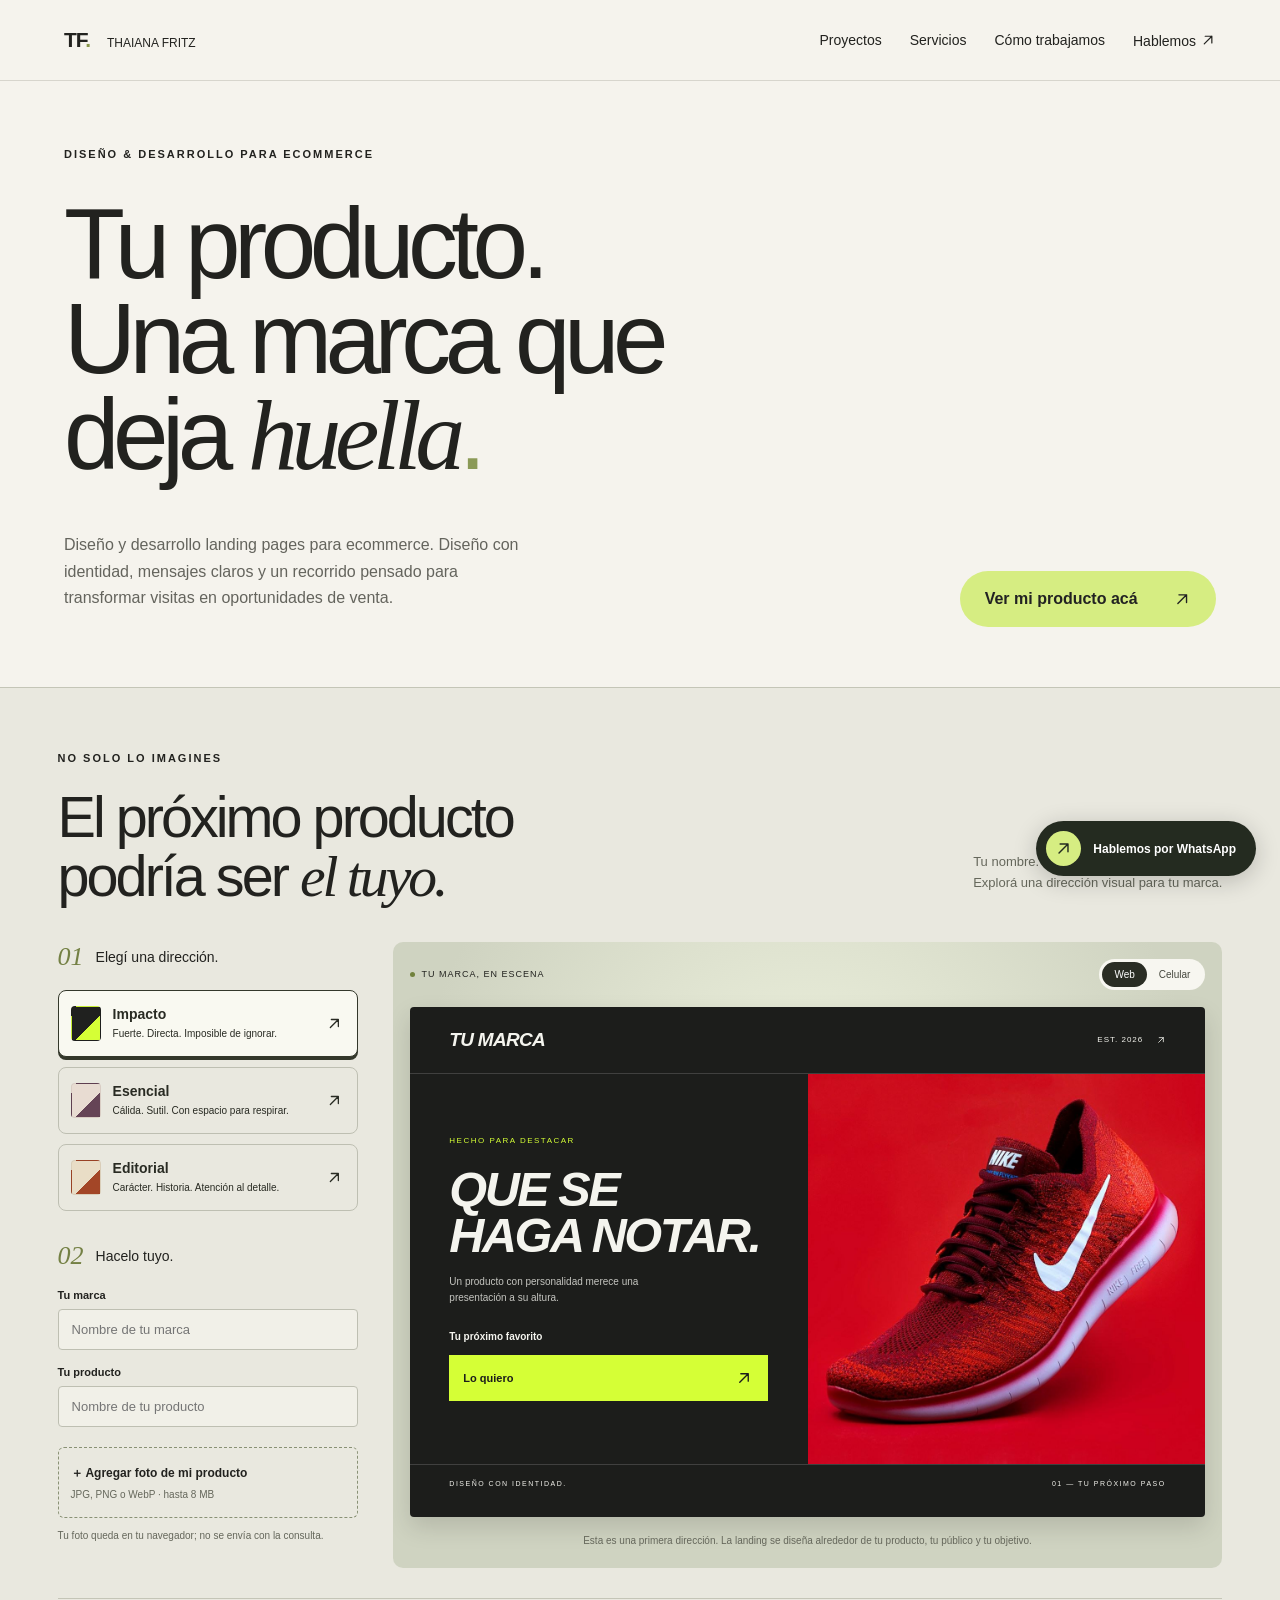
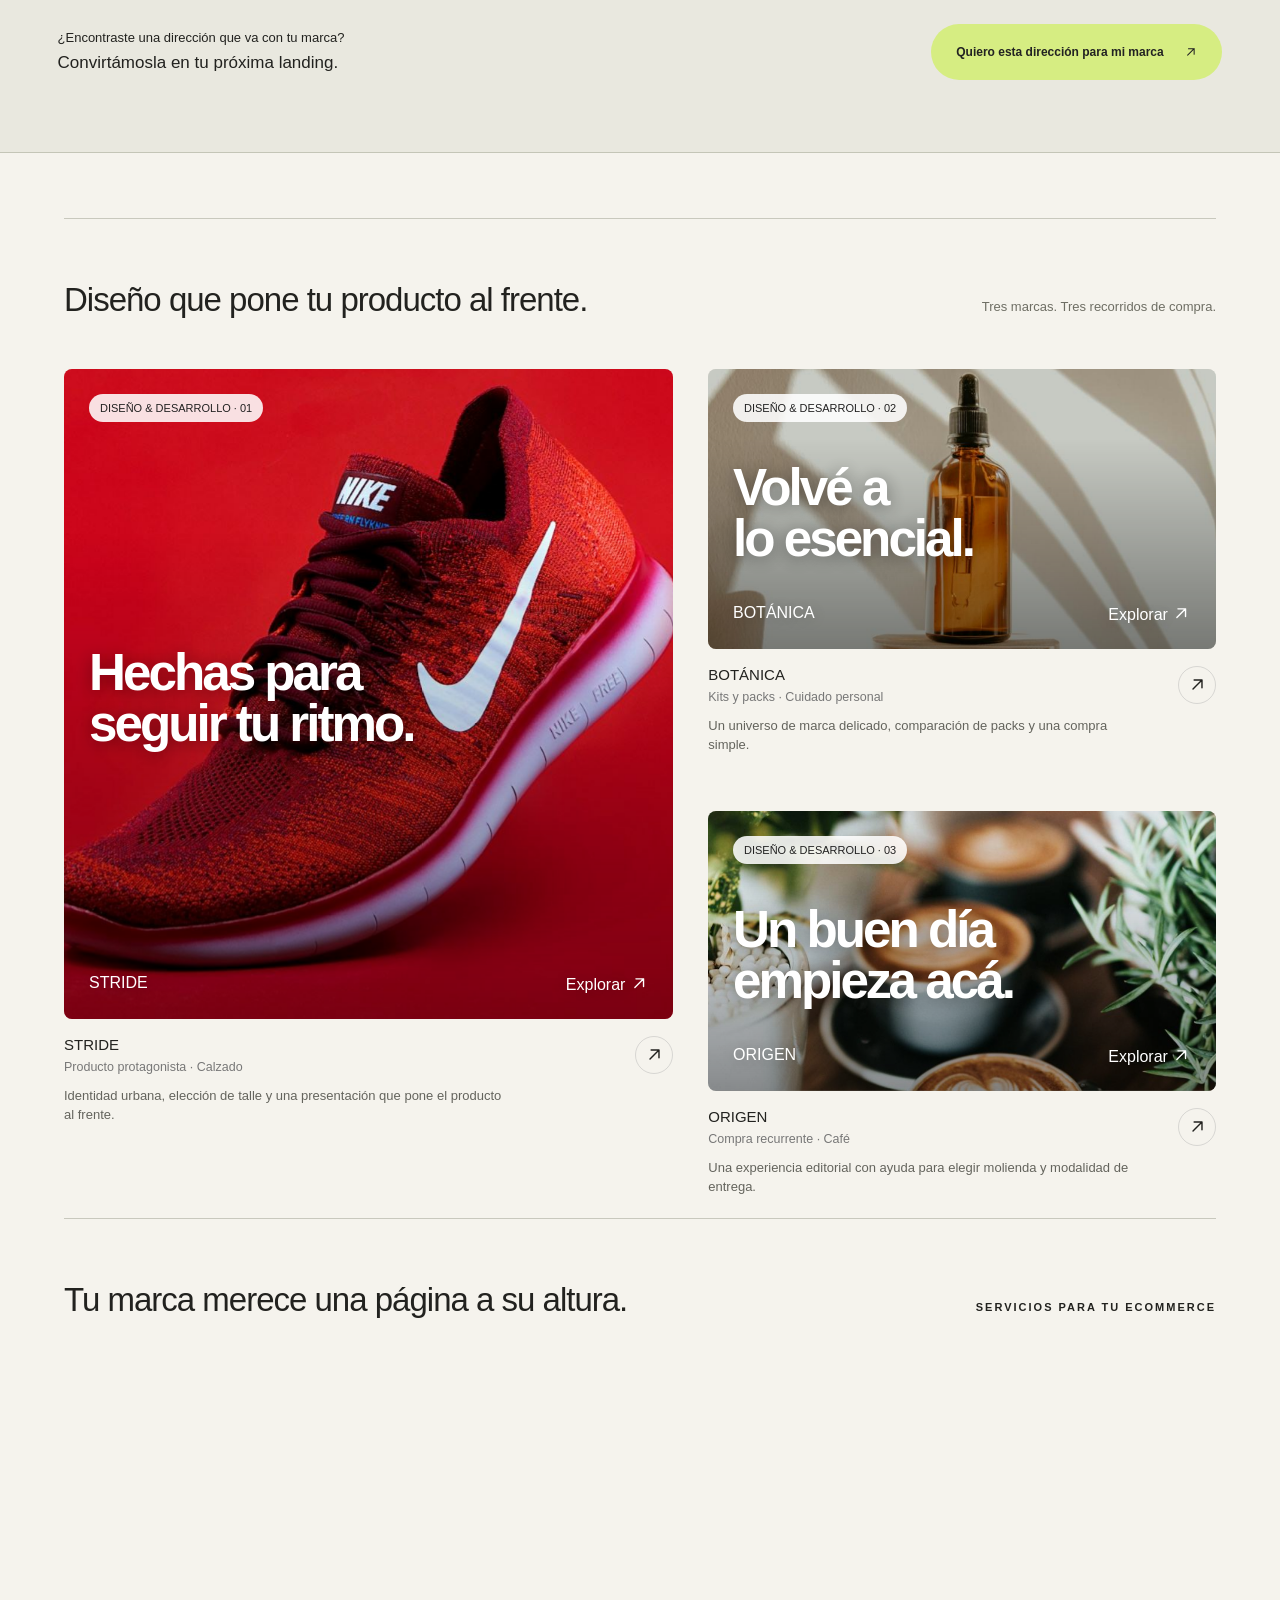
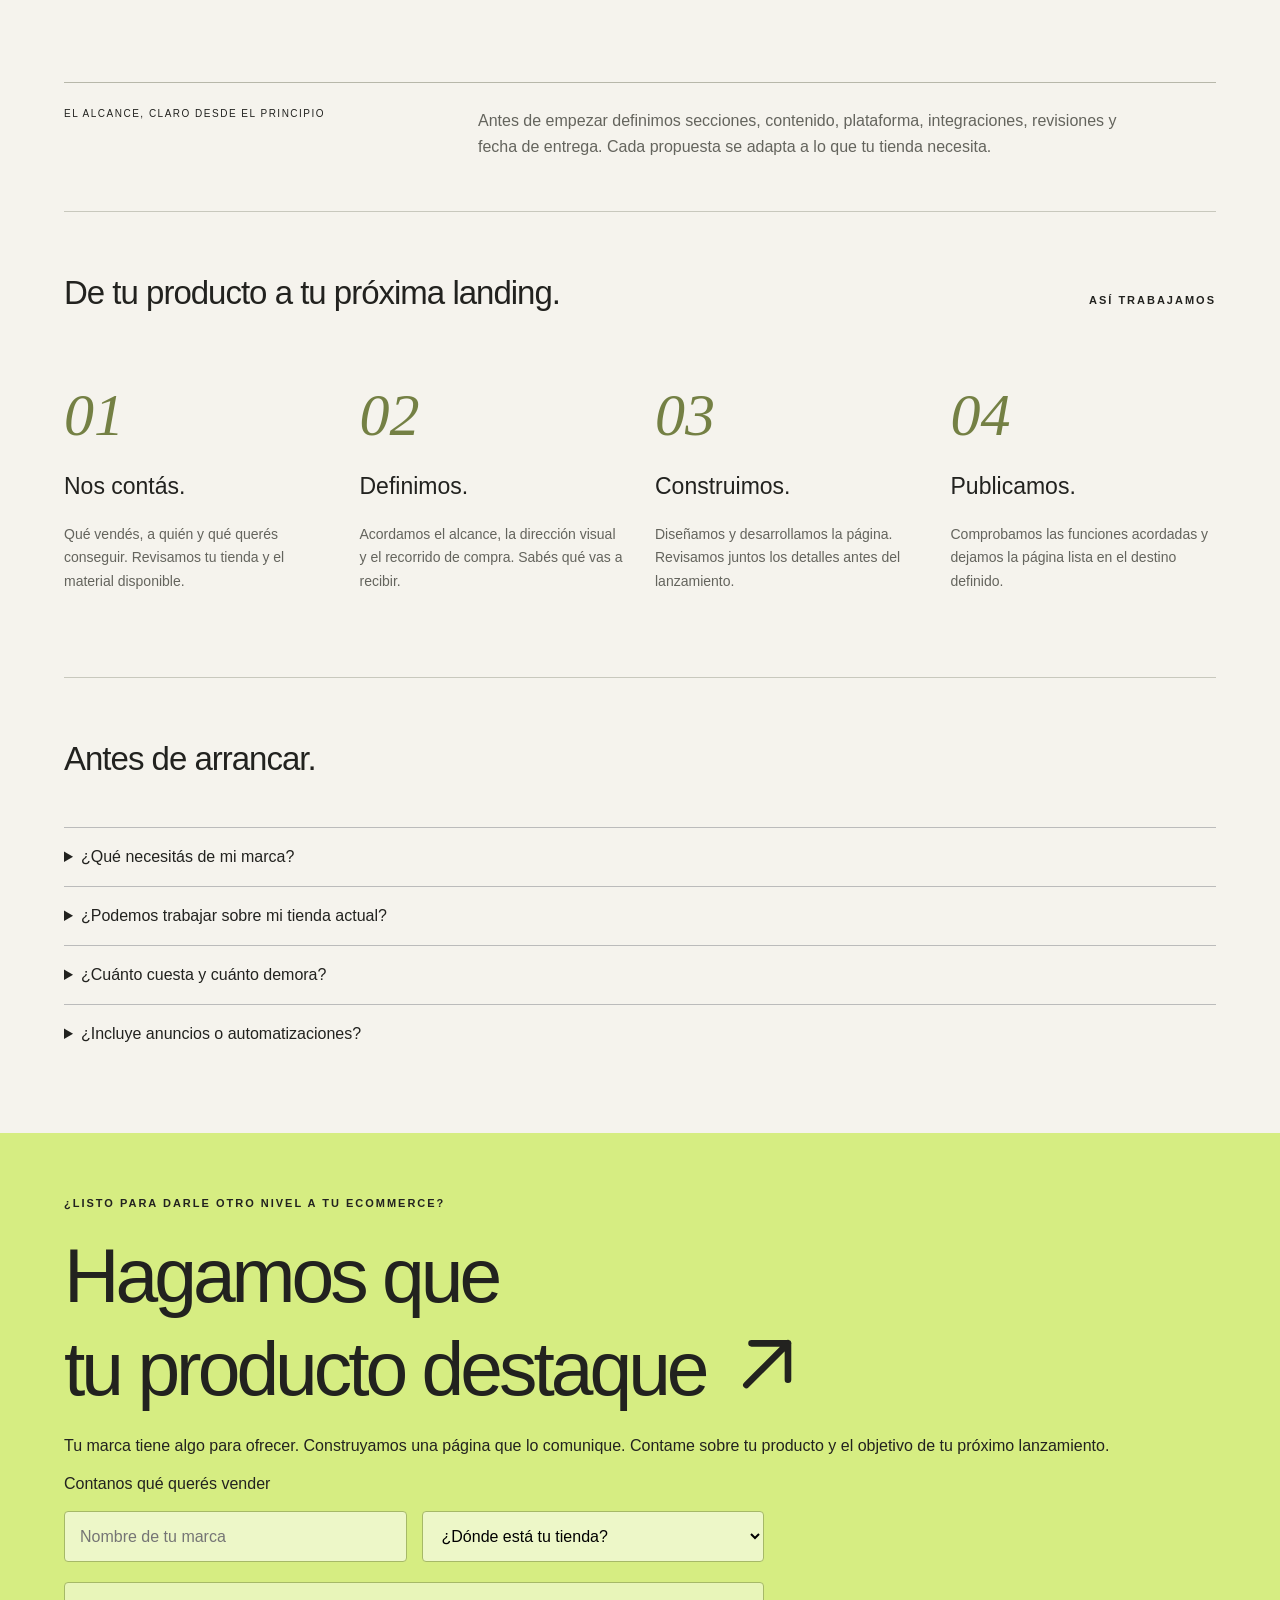
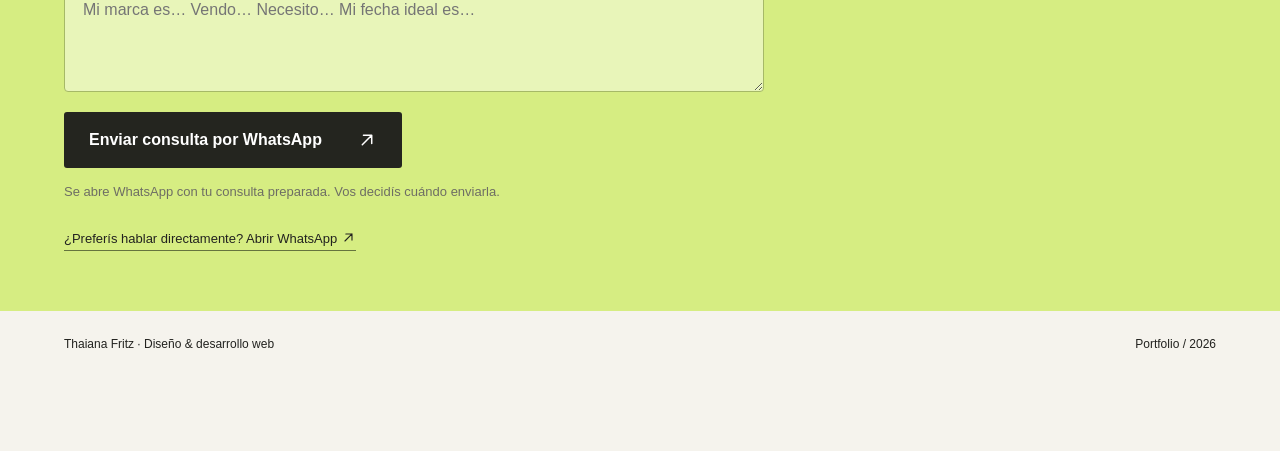
==== index.html @ 52850558 "Publicar portfolio ecommerce de Thaiana Fritz" ====
<!DOCTYPE html><html lang="es"><head><meta charset="UTF-8"><meta name="viewport" content="width=device-width,initial-scale=1"><meta name="description" content="Diseño y desarrollo de landing pages para ecommerce. Portfolio de Thaiana Fritz."><title>Thaiana Fritz — Ecommerce & Landing Pages</title><link rel="stylesheet" href="/style.css"></head><body class="theme-studio"><div class="scroll-progress" aria-hidden="true"></div><a class="skip-link" href="#contenido">Saltar al contenido</a><nav><a class="brand" href="/">TF<span style="color:#879549">.</span> <span style="font-size:12px;letter-spacing:0;font-weight:400;margin-left:12px">THAIANA FRITZ</span></a><div class="links"><a href="/#proyectos">Proyectos</a><a href="/#servicios">Servicios</a><a href="/#proceso">Cómo trabajamos</a><a href="https://wa.me/5493754660412?text=Hola%20Thaiana%2C%20me%20interesa%20una%20landing%20page%20para%20mi%20ecommerce.%20%C2%BFPodemos%20conversar%20sobre%20mi%20proyecto%3F" target="_blank" rel="noopener noreferrer">Hablemos <svg class="ui-arrow" viewBox="0 0 24 24" aria-hidden="true" focusable="false"><path d="M4 12h16m-7-7 7 7-7 7" transform="rotate(-45 12 12)"/></svg></a></div></nav><main id="contenido"><div class="wrap"><section class="hero"><span class="eyebrow">Diseño & desarrollo para ecommerce</span><h1>Tu producto.<br>Una marca que<br>deja <em>huella</em><span style="color:#8b9a57">.</span></h1><div class="hero-bottom"><p class="intro">Diseño y desarrollo landing pages para ecommerce. Diseño con identidad, mensajes claros y un recorrido pensado para transformar visitas en oportunidades de venta.</p><div class="hero-actions"><a class="btn lime" href="#tu-marca">Ver mi producto acá <span><svg class="ui-arrow" viewBox="0 0 24 24" aria-hidden="true" focusable="false"><path d="M4 12h16m-7-7 7 7-7 7" transform="rotate(-45 12 12)"/></svg></span></a></div></div></section><section class="brand-lab" id="tu-marca" aria-labelledby="lab-title"><div class="lab-intro"><div><span class="eyebrow">NO SOLO LO IMAGINES</span><h2 id="lab-title">El próximo producto<br>podría ser <em>el tuyo.</em></h2></div><p>Tu nombre. Tu producto. Tu estilo.<br>Explorá una dirección visual para tu marca.</p></div><div class="lab-workspace"><div class="lab-controls"><div class="lab-step"><span>01</span><h3>Elegí una dirección.</h3></div><div class="direction-options" role="group" aria-label="Dirección visual"><button class="direction-choice active" data-direction="impacto" aria-pressed="true"><i class="direction-swatch impact-swatch"></i><span>Impacto<small>Fuerte. Directa. Imposible de ignorar.</small></span><b><svg class="ui-arrow" viewBox="0 0 24 24" aria-hidden="true" focusable="false"><path d="M4 12h16m-7-7 7 7-7 7" transform="rotate(-45 12 12)"/></svg></b></button><button class="direction-choice" data-direction="esencial" aria-pressed="false"><i class="direction-swatch essential-swatch"></i><span>Esencial<small>Cálida. Sutil. Con espacio para respirar.</small></span><b><svg class="ui-arrow" viewBox="0 0 24 24" aria-hidden="true" focusable="false"><path d="M4 12h16m-7-7 7 7-7 7" transform="rotate(-45 12 12)"/></svg></b></button><button class="direction-choice" data-direction="editorial" aria-pressed="false"><i class="direction-swatch editorial-swatch"></i><span>Editorial<small>Carácter. Historia. Atención al detalle.</small></span><b><svg class="ui-arrow" viewBox="0 0 24 24" aria-hidden="true" focusable="false"><path d="M4 12h16m-7-7 7 7-7 7" transform="rotate(-45 12 12)"/></svg></b></button></div><div class="lab-step"><span>02</span><h3>Hacelo tuyo.</h3></div><label for="lab-brand">Tu marca</label><input id="lab-brand" maxlength="28" placeholder="Nombre de tu marca" autocomplete="organization"><label for="lab-product">Tu producto</label><input id="lab-product" maxlength="48" placeholder="Nombre de tu producto"><label class="photo-upload" for="lab-photo"><span>＋ Agregar foto de mi producto</span><small>JPG, PNG o WebP · hasta 8 MB</small></label><input type="file" id="lab-photo" accept="image/jpeg,image/png,image/webp"><div class="upload-feedback"><span id="photo-status" aria-live="polite"></span><button id="reset-photo" class="hide" type="button">Quitar foto</button></div><p class="lab-privacy">Tu foto queda en tu navegador; no se envía con la consulta.</p></div><div class="lab-stage"><div class="lab-stage-toolbar"><span><i></i> TU MARCA, EN ESCENA</span><div role="group" aria-label="Formato de vista"><button class="viewport-choice active" data-viewport="wide" aria-pressed="true">Web</button><button class="viewport-choice" data-viewport="phone" aria-pressed="false">Celular</button></div></div><div class="lab-canvas" data-direction="impacto" data-viewport="wide"><div class="lab-mini-nav"><span id="preview-brand">TU MARCA</span><span>EST. 2026 &nbsp; <svg class="ui-arrow" viewBox="0 0 24 24" aria-hidden="true" focusable="false"><path d="M4 12h16m-7-7 7 7-7 7" transform="rotate(-45 12 12)"/></svg></span></div><div class="lab-preview-grid"><div class="lab-preview-copy"><span id="preview-eyebrow">HECHO PARA DESTACAR</span><h3 id="preview-heading">Que se<br>haga notar.</h3><p id="preview-description">Un producto con personalidad merece una presentación a su altura.</p><span class="preview-product" id="preview-product">Tu próximo favorito</span><button id="preview-action" type="button">Lo quiero <span><svg class="ui-arrow" viewBox="0 0 24 24" aria-hidden="true" focusable="false"><path d="M4 12h16m-7-7 7 7-7 7" transform="rotate(-45 12 12)"/></svg></span></button></div><div class="lab-preview-image"><img id="preview-photo" src="/assets/sneaker.jpg" alt="Producto de referencia para explorar la dirección visual" width="1000" height="1200"></div></div><div class="lab-mini-footer"><span>DISEÑO CON IDENTIDAD.</span><span>01 — TU PRÓXIMO PASO</span></div></div><p class="lab-caption">Esta es una primera dirección. La landing se diseña alrededor de tu producto, tu público y tu objetivo.</p></div></div><div class="lab-bottom"><p>¿Encontraste una dirección que va con tu marca?<br><strong>Convirtámosla en tu próxima landing.</strong></p><button id="use-direction" class="btn lime">Quiero esta dirección para mi marca <span><svg class="ui-arrow" viewBox="0 0 24 24" aria-hidden="true" focusable="false"><path d="M4 12h16m-7-7 7 7-7 7" transform="rotate(-45 12 12)"/></svg></span></button></div><p class="lab-status" id="direction-status" aria-live="polite"></p></section><section id="proyectos" class="reveal"><div class="section-top"><h2>Diseño que pone tu producto al frente.</h2><span class="muted">Tres marcas. Tres recorridos de compra.</span></div><div class="work"><a class="card" href="/stride.html"><div class="visual"><img src="/assets/sneaker.jpg" alt="STRIDE: fotografía de producto" loading="lazy"><div class="vtext"><span class="pill">DISEÑO & DESARROLLO · 01</span><strong>Hechas para<br>seguir tu ritmo.</strong><span>STRIDE <span style="float:right">Explorar <svg class="ui-arrow" viewBox="0 0 24 24" aria-hidden="true" focusable="false"><path d="M4 12h16m-7-7 7 7-7 7" transform="rotate(-45 12 12)"/></svg></span></span></div></div><div class="caption"><div>STRIDE<small>Producto protagonista · Calzado</small><p class="project-excerpt">Identidad urbana, elección de talle y una presentación que pone el producto al frente.</p></div><span><svg class="ui-arrow" viewBox="0 0 24 24" aria-hidden="true" focusable="false"><path d="M4 12h16m-7-7 7 7-7 7" transform="rotate(-45 12 12)"/></svg></span></div></a><a class="card" href="/botanica.html"><div class="visual"><img src="/assets/skincare.jpg" alt="BOTÁNICA: fotografía de producto" loading="lazy"><div class="vtext"><span class="pill">DISEÑO & DESARROLLO · 02</span><strong>Volvé a<br>lo esencial.</strong><span>BOTÁNICA <span style="float:right">Explorar <svg class="ui-arrow" viewBox="0 0 24 24" aria-hidden="true" focusable="false"><path d="M4 12h16m-7-7 7 7-7 7" transform="rotate(-45 12 12)"/></svg></span></span></div></div><div class="caption"><div>BOTÁNICA<small>Kits y packs · Cuidado personal</small><p class="project-excerpt">Un universo de marca delicado, comparación de packs y una compra simple.</p></div><span><svg class="ui-arrow" viewBox="0 0 24 24" aria-hidden="true" focusable="false"><path d="M4 12h16m-7-7 7 7-7 7" transform="rotate(-45 12 12)"/></svg></span></div></a><a class="card" href="/origen.html"><div class="visual"><img src="/assets/coffee.jpg" alt="ORIGEN: fotografía de producto" loading="lazy"><div class="vtext"><span class="pill">DISEÑO & DESARROLLO · 03</span><strong>Un buen día<br>empieza acá.</strong><span>ORIGEN <span style="float:right">Explorar <svg class="ui-arrow" viewBox="0 0 24 24" aria-hidden="true" focusable="false"><path d="M4 12h16m-7-7 7 7-7 7" transform="rotate(-45 12 12)"/></svg></span></span></div></div><div class="caption"><div>ORIGEN<small>Compra recurrente · Café</small><p class="project-excerpt">Una experiencia editorial con ayuda para elegir molienda y modalidad de entrega.</p></div><span><svg class="ui-arrow" viewBox="0 0 24 24" aria-hidden="true" focusable="false"><path d="M4 12h16m-7-7 7 7-7 7" transform="rotate(-45 12 12)"/></svg></span></div></a></div></section><section id="servicios"><div class="section-top"><h2>Tu marca merece una página a su altura.</h2><span class="eyebrow">Servicios para tu ecommerce</span></div><div class="services"><article class="reveal"><span class="eyebrow">01 / Estrategia & contenido</span><h3>Una propuesta que se entiende.</h3><p>Ordenamos la información de tu producto, sus beneficios y las dudas de compra. Definimos un recorrido con un objetivo claro.</p></article><article class="reveal"><span class="eyebrow">02 / Diseño & desarrollo</span><h3>Tu marca, en cada pantalla.</h3><p>Una landing con identidad propia, adaptable a celular y computadora, selección de variantes y llamados a la acción claros.</p></article><article class="reveal"><span class="eyebrow">03 / Implementación</span><h3>Lista para dar el siguiente paso.</h3><p>Carga del contenido y conexión del botón de compra al destino acordado. Revisamos navegación, enlaces y comportamiento antes de publicar.</p></article></div><div class="scope-note"><span>EL ALCANCE, CLARO DESDE EL PRINCIPIO</span><p>Antes de empezar definimos secciones, contenido, plataforma, integraciones, revisiones y fecha de entrega. Cada propuesta se adapta a lo que tu tienda necesita.</p></div></section><section class="process-section" id="proceso"><div class="section-top"><h2>De tu producto a tu próxima landing.</h2><span class="eyebrow">Así trabajamos</span></div><div class="process-grid"><article><b>01</b><h3>Nos contás.</h3><p>Qué vendés, a quién y qué querés conseguir. Revisamos tu tienda y el material disponible.</p></article><article><b>02</b><h3>Definimos.</h3><p>Acordamos el alcance, la dirección visual y el recorrido de compra. Sabés qué vas a recibir.</p></article><article><b>03</b><h3>Construimos.</h3><p>Diseñamos y desarrollamos la página. Revisamos juntos los detalles antes del lanzamiento.</p></article><article><b>04</b><h3>Publicamos.</h3><p>Comprobamos las funciones acordadas y dejamos la página lista en el destino definido.</p></article></div></section><section class="studio-faq"><div class="section-top"><h2>Antes de arrancar.</h2></div><details><summary>¿Qué necesitás de mi marca?</summary><p>El producto, su precio, fotos, identidad visual y la información de envío y cambios. Revisamos lo que tenés y acordamos qué material falta.</p></details><details><summary>¿Podemos trabajar sobre mi tienda actual?</summary><p>Sí. Primero revisamos tu plataforma y sus posibilidades para definir la implementación adecuada. Si usás Shopify o Tiendanube, contanos qué plan y diseño tenés.</p></details><details><summary>¿Cuánto cuesta y cuánto demora?</summary><p>Te pasamos una propuesta con precio y fecha después de conocer el producto y el alcance. Los acordamos antes de iniciar el trabajo.</p></details><details><summary>¿Incluye anuncios o automatizaciones?</summary><p>Se cotizan por separado cuando el proyecto los necesita. La propuesta detalla las funciones y servicios incluidos.</p></details></section></div><section class="contact" id="contacto"><span class="eyebrow">¿Listo para darle otro nivel a tu ecommerce?</span><h2>Hagamos que<br>tu producto destaque <svg class="ui-arrow" viewBox="0 0 24 24" aria-hidden="true" focusable="false"><path d="M4 12h16m-7-7 7 7-7 7" transform="rotate(-45 12 12)"/></svg></h2><p>Tu marca tiene algo para ofrecer. Construyamos una página que lo comunique. Contame sobre tu producto y el objetivo de tu próximo lanzamiento.</p><label for="brief">Contanos qué querés vender</label><div class="brief-fields"><input id="client-brand" placeholder="Nombre de tu marca" aria-label="Nombre de tu marca"><select id="client-platform" aria-label="Plataforma de tu tienda"><option value="">¿Dónde está tu tienda?</option><option>Tiendanube</option><option>Shopify</option><option>Otra plataforma</option><option>Todavía no tengo tienda</option></select></div><textarea id="brief" maxlength="4000" rows="4" placeholder="Mi marca es… Vendo… Necesito… Mi fecha ideal es…"></textarea><button class="primary" id="copy">Enviar consulta por WhatsApp <svg class="ui-arrow" viewBox="0 0 24 24" aria-hidden="true" focusable="false"><path d="M4 12h16m-7-7 7 7-7 7" transform="rotate(-45 12 12)"/></svg></button><p class="muted" id="copy-state" aria-live="polite">Se abre WhatsApp con tu consulta preparada. Vos decidís cuándo enviarla.</p><a class="direct-whatsapp" href="https://wa.me/5493754660412?text=Hola%20Thaiana%2C%20me%20interesa%20una%20landing%20page%20para%20mi%20ecommerce.%20%C2%BFPodemos%20conversar%20sobre%20mi%20proyecto%3F" target="_blank" rel="noopener noreferrer">¿Preferís hablar directamente? Abrir WhatsApp <svg class="ui-arrow" viewBox="0 0 24 24" aria-hidden="true" focusable="false"><path d="M4 12h16m-7-7 7 7-7 7" transform="rotate(-45 12 12)"/></svg></a></section></main><footer class="footer"><span>Thaiana Fritz · Diseño & desarrollo web</span><span>Portfolio / 2026</span></footer><a class="whatsapp-float" href="https://wa.me/5493754660412?text=Hola%20Thaiana%2C%20me%20interesa%20una%20landing%20page%20para%20mi%20ecommerce.%20%C2%BFPodemos%20conversar%20sobre%20mi%20proyecto%3F" target="_blank" rel="noopener noreferrer" aria-label="Contactar a Thaiana por WhatsApp"><span aria-hidden="true"><svg class="ui-arrow" viewBox="0 0 24 24" aria-hidden="true" focusable="false"><path d="M4 12h16m-7-7 7 7-7 7" transform="rotate(-45 12 12)"/></svg></span> Hablemos por WhatsApp</a><div class="toast hide" role="status"></div><script src="/app.js"></script></body></html>
---- style.css ----
*{box-sizing:border-box}html{scroll-behavior:smooth}body{margin:0;background:#f5f3ed;color:#22221f;font:16px Arial,sans-serif}a{color:inherit;text-decoration:none}button,input,textarea{font:inherit}button,a.btn{cursor:pointer}nav{display:flex;justify-content:space-between;align-items:center;padding:28px 5%;border-bottom:1px solid #d7d5cd}nav .brand{font-weight:800;font-size:21px;letter-spacing:-1px}nav .links{display:flex;gap:28px;font-size:14px}.wrap{max-width:1440px;margin:auto;padding:0 5%}.eyebrow{text-transform:uppercase;letter-spacing:2px;font-size:11px;font-weight:bold}h1{font-size:clamp(50px,7.8vw,116px);line-height:.96;letter-spacing:-.065em;font-weight:500;margin:32px 0}h1 em{font-family:Georgia,serif;font-weight:normal}p{line-height:1.65}.intro{max-width:460px;color:#64645d}.hero{padding:65px 0 70px;position:relative}.hero-bottom{display:flex;justify-content:space-between;align-items:end;gap:30px}.btn,button.primary{display:inline-flex;align-items:center;justify-content:center;gap:35px;border:0;background:#24251f;color:white;padding:18px 25px;border-radius:3px}.lime{background:#d6ed82;color:#222}.section-top{display:flex;justify-content:space-between;align-items:baseline;padding:35px 0 22px;border-top:1px solid #c8c8bd}.section-top h2{font-size:33px;letter-spacing:-1px;font-weight:500}.work{display:grid;grid-template-columns:1.2fr 1fr;gap:35px}.card:first-child{grid-row:span 2}.visual{position:relative;overflow:hidden;background:#e2e0d6;min-height:280px}.visual img{width:100%;height:100%;position:absolute;object-fit:cover;transition:transform .6s}.card:hover img{transform:scale(1.035)}.card:first-child .visual{min-height:650px}.vtext{position:absolute;z-index:1;inset:25px;color:white;display:flex;justify-content:space-between;flex-direction:column;text-shadow:0 2px 18px #0006}.vtext strong{font-size:clamp(35px,4vw,62px);letter-spacing:-3px;line-height:1}.pill{align-self:flex-start;background:#ffffffdf;color:#222;font-size:11px;padding:8px 11px;border-radius:20px;text-shadow:none}.caption{display:flex;justify-content:space-between;padding:17px 0;font-size:15px}.caption small{display:block;color:#777;margin-top:7px}.services{display:grid;grid-template-columns:1fr 1fr 1fr;gap:40px;padding-bottom:60px}.services article{border-top:1px solid #ccc;padding:20px 0}.services h3{font-size:23px;font-weight:500}.services p{color:#69695f}.contact{background:#d6ed82;padding:60px 5%;margin-top:30px}.contact h2{font-size:clamp(40px,6vw,80px);letter-spacing:-4px;font-weight:500;margin:20px 0}.contact textarea{width:100%;max-width:700px;display:block;padding:18px;background:#ffffff70;border:1px solid #a6b967;border-radius:4px;margin:20px 0}.footer{padding:26px 5%;display:flex;justify-content:space-between;font-size:12px}.product{display:grid;grid-template-columns:1.15fr 1fr;gap:7%;padding:50px 0}.product-image{width:100%;height:650px;object-fit:cover}.product h1{font-size:clamp(48px,5.2vw,78px);margin:22px 0}.price{font-size:25px}.options{display:flex;gap:10px;flex-wrap:wrap;margin:12px 0 25px}.options button{padding:13px 18px;background:transparent;border:1px solid #aaa;border-radius:3px}.options button.selected{background:#222;color:#fff;border-color:#222}.buy{width:100%;margin:15px 0}details{border-top:1px solid #bbb;padding:20px 0}summary{cursor:pointer}.demo{background:#222;color:white;text-align:center;padding:10px;font-size:12px}.story{padding:70px 0;display:grid;grid-template-columns:1fr 1fr;gap:8%}.story h2{font:normal 48px Georgia,serif;margin:0}.toast{position:fixed;bottom:25px;left:50%;transform:translateX(-50%);background:#222;color:#fff;padding:18px 25px;border-radius:5px;z-index:10;max-width:90%;box-shadow:0 5px 30px #0003}.hide{display:none}.drawer{position:fixed;right:0;top:0;bottom:0;width:min(460px,100%);background:#f5f3ed;padding:32px;z-index:20;box-shadow:-10px 0 70px #0003}.drawer h2{font-size:34px}.drawer button{padding:13px;margin:15px 0}.drawer img{width:100%;height:220px;object-fit:cover}.muted{color:#6e6e64;font-size:13px}@media(max-width:760px){nav{padding:22px 5%}.links a:nth-child(2){display:none}.hero{padding-top:35px}.hero-bottom{display:block}.hero-bottom .btn{margin-top:15px}.work,.services,.product,.story{grid-template-columns:1fr}.card:first-child .visual{min-height:460px}.visual{min-height:320px}.product-image{height:420px}.product{gap:30px}.services{gap:10px}.section-top{display:block}.section-top h2{margin-bottom:8px}.footer{gap:20px}.story{gap:25px}.contact h2{letter-spacing:-2px}}
button:focus-visible,a:focus-visible,textarea:focus-visible{outline:3px solid #72823d;outline-offset:5px} .product>div{align-self:start} .product .price{font-variant-numeric:tabular-nums} @media(min-width:761px){.product-image{position:sticky;top:25px}} @media(prefers-reduced-motion:reduce){html{scroll-behavior:auto}.visual img{transition:none}}
/* Studio and project art direction */
:root{--accent:#d6ed82;--ink:#22221f}body{overflow-x:hidden}button,.btn,.back-link,.text-action{transition:background .25s,transform .25s,box-shadow .25s}button:hover,.btn:hover{transform:translateY(-3px);box-shadow:0 8px 22px #0002}button:active,.btn:active{transform:translateY(0)}button.primary,.btn{font-weight:700;min-height:56px}button.primary span,.btn span{transition:transform .25s}.btn:hover span,button.primary:hover span{transform:translate(4px,-2px)}nav{position:relative;z-index:2}.links{align-items:center}.links button{cursor:pointer;border-radius:30px;padding:12px 18px!important;border:1px solid currentColor!important;color:inherit}.project-bar{display:flex;justify-content:space-between;align-items:center;padding:14px 5%;font-size:10px;letter-spacing:1.5px;border-bottom:1px solid #8884}.back-link{display:flex;align-items:center;gap:12px;font-size:12px;letter-spacing:0}.back-link span{display:grid;place-items:center;width:32px;height:32px;border:1px solid #8886;border-radius:50%;font-size:20px}.back-link:hover{transform:translateX(-4px)}.product-art{position:relative}.product-image{display:block;position:static;transition:transform .8s}.art-index{display:block;font-size:10px;letter-spacing:2px;margin:0 0 16px}.product-info>p:not(.price){max-width:480px}.options button{min-width:50px;min-height:48px;cursor:pointer}.options button:hover{border-color:currentColor}.project-next{display:flex;justify-content:space-between;gap:20px;padding:35px 5%;border-top:1px solid #8885;font-size:13px}.project-next a:last-child{font-weight:700}.hero-orbit{position:absolute;right:5%;top:80px;width:170px;height:170px;border:1px solid #aaa7;border-radius:50%;display:grid;place-content:center;transform:rotate(12deg)}.hero-orbit span{font-size:9px;letter-spacing:1px}.hero-orbit b{font-size:80px;font-weight:400;text-align:center;line-height:1.2}.theme-studio .btn{border-radius:40px}.theme-studio .visual{border-radius:8px}.visual:after{content:'';position:absolute;inset:0;background:linear-gradient(transparent 25%,#0006);pointer-events:none}.vtext{z-index:1}.caption>span{border:1px solid #aaa6;border-radius:50%;height:38px;width:38px;display:grid;place-items:center}.theme-studio .hero h1{animation:arrive .9s both}.theme-studio .hero-bottom{animation:arrive 1.1s both}.reveal{opacity:1}.js-motion .reveal{opacity:0;transform:translateY(24px);transition:opacity .8s,transform .8s}.js-motion .reveal.visible{opacity:1;transform:none}
/* STRIDE: oversized type, hard edges and electric yellow */
.theme-stride{background:#181918;color:#f4f4ee}.theme-stride main{background:#181918}.theme-stride nav{border-color:#ffffff25}.theme-stride .brand{font-size:34px;font-style:italic;letter-spacing:-2px}.theme-stride .product{grid-template-columns:1.25fr 1fr;gap:5%;padding-top:35px}.theme-stride .product-art{background:#d5ff36;padding:18px;transform:rotate(-2deg);margin:10px 0 30px}.theme-stride .art-index{color:#171817;font-weight:bold}.theme-stride .product-image{height:610px;filter:contrast(1.08)}.theme-stride .product h1{font-size:clamp(64px,7.5vw,112px);font-weight:900;text-transform:uppercase;font-style:italic;letter-spacing:-7px;line-height:.85}.theme-stride .product-info{padding-top:35px}.theme-stride .eyebrow{color:#d5ff36}.theme-stride .primary{background:#d5ff36;color:#171817;border-radius:0;text-transform:uppercase}.theme-stride .options button{color:#fff;border-color:#666;border-radius:0}.theme-stride .options .selected{background:#d5ff36;color:#171817}.theme-stride .muted{color:#b6b7ac}.theme-stride .story h2{font:900 italic clamp(48px,6vw,80px)/.95 Arial,sans-serif;letter-spacing:-4px;text-transform:uppercase}.theme-stride .drawer{color:#222}.theme-stride details{border-color:#ffffff30}.motion-strip{overflow:hidden;background:#d5ff36;color:#181918;transform:rotate(-2deg);margin:45px -2% 15px;padding:18px 0}.motion-strip div{white-space:nowrap;font-weight:900;font-size:55px;font-style:italic;animation:ticker 24s linear infinite;width:max-content}.motion-strip:hover div{animation-play-state:paused}
/* BOTANICA: rounded silhouettes and plum botanical tones */
.theme-botanica{background:#f3eee7;color:#49333e}.theme-botanica main{background:#f3eee7}.theme-botanica .brand{font:normal 30px Georgia,serif;letter-spacing:3px}.theme-botanica .product{grid-template-columns:1fr 1fr;gap:9%;padding-top:65px}.theme-botanica .product-art{grid-column:2;grid-row:1}.theme-botanica .product-info{grid-column:1;grid-row:1;padding-top:25px}.theme-botanica .product-image{border-radius:48% 48% 8px 8px;height:660px}.theme-botanica .art-index{text-align:center;margin-bottom:25px}.theme-botanica .product h1{font:normal clamp(60px,6.8vw,100px)/1.02 Georgia,serif;letter-spacing:-5px}.theme-botanica .primary{background:#654456;border-radius:50px}.theme-botanica .options button{border-radius:50px;color:#49333e}.theme-botanica .options .selected{background:#654456;color:white}.theme-botanica details{border-color:#49333e30}.theme-botanica .story{padding:80px 5%;background:#e8ded7;border-radius:8px}.theme-botanica .story h2{font-style:italic}.brand-interlude{text-align:center;padding:90px 20px}.botanical-mark{display:block;font-size:80px;color:#827253;margin-bottom:22px;animation:breathe 7s ease-in-out infinite}.brand-interlude h2{font:normal clamp(38px,5.5vw,74px)/1.13 Georgia,serif;letter-spacing:-2px;margin:22px 0 30px}.text-action{display:inline-flex;gap:40px;padding-bottom:10px;border-bottom:1px solid}.text-action:hover{gap:50px}.theme-botanica .drawer{background:#f3eee7}
/* ORIGEN: paper, coffee ink and a numbered editorial rhythm */
.theme-origen{background:#ede4d4;color:#3b271d}.theme-origen main{background:#ede4d4}.theme-origen nav{border-bottom:2px solid #3b271d}.theme-origen .brand{font:900 37px Georgia,serif;letter-spacing:-3px}.theme-origen .product{grid-template-columns:1.1fr 1fr;gap:7%;padding-top:35px;border-bottom:1px solid #3b271d}.theme-origen .product-art{padding:20px;background:#dfd0b8;border:1px solid #3b271d}.theme-origen .product-image{height:570px;object-position:center}.theme-origen .art-index{border-bottom:1px solid #3b271d;padding-bottom:12px}.theme-origen .product h1{font:normal clamp(60px,6vw,88px)/1 Georgia,serif;letter-spacing:-5px}.theme-origen .primary{background:#a34627;border-radius:0;color:#fff}.theme-origen .options{display:grid;grid-template-columns:1fr;margin-bottom:20px}.theme-origen .options button{text-align:left;border-color:#8a7869;color:#3b271d;border-radius:0;display:flex;justify-content:space-between}.theme-origen .options button:after{content:'○'}.theme-origen .options .selected{background:#3b271d;color:#fff}.theme-origen .options .selected:after{content:'●'}.coffee-notes{padding:65px 0 45px}.coffee-notes>div{display:grid;grid-template-columns:repeat(3,1fr);gap:35px;margin-top:30px}.coffee-notes article{border-top:1px solid #3b271d;padding-top:20px}.coffee-notes b{font:italic 60px Georgia,serif;color:#a34627}.coffee-notes h3{font:normal 27px Georgia,serif}.coffee-notes p{font-size:14px}.theme-origen .story{border-top:1px solid #3b271d}.theme-origen .story h2{font-size:60px}.theme-origen .drawer{background:#ede4d4}
@keyframes arrive{from{opacity:0;transform:translateY(25px)}to{opacity:1;transform:none}}@keyframes ticker{to{transform:translateX(-35%)}}@keyframes breathe{50%{transform:rotate(25deg) scale(1.08)}}
@media(max-width:760px){.hero-orbit{width:90px;height:90px;right:0;top:24px;opacity:.65}.hero-orbit span{display:none}.hero-orbit b{font-size:55px}.theme-studio .hero h1{position:relative;z-index:1}.project-bar>span{display:none}.theme-stride .product,.theme-botanica .product,.theme-origen .product{grid-template-columns:1fr;gap:25px;padding-top:25px}.theme-stride .product h1{letter-spacing:-4px}.theme-stride .product-info{padding-top:0}.theme-stride .product-image{height:420px}.theme-botanica .product-art,.theme-botanica .product-info{grid-row:auto;grid-column:auto}.theme-botanica .product-art{max-width:420px;width:100%;margin:auto}.theme-botanica .product-image{height:440px}.theme-botanica .product h1{letter-spacing:-3px}.theme-origen .product-image{height:400px}.theme-origen .story h2{font-size:45px}.coffee-notes>div{grid-template-columns:1fr;gap:15px}.coffee-notes article{display:grid;grid-template-columns:65px 1fr;gap:0 18px}.coffee-notes article b{grid-row:span 2;font-size:45px}.coffee-notes h3{margin:0 0 10px}.coffee-notes p{margin-top:0}.project-next{flex-direction:column}.brand-interlude{padding:50px 0}.theme-botanica .story{padding:35px 6%}.links{gap:14px!important}.links button{padding:10px!important}.story{padding:45px 0}.product .price{font-size:27px}}
@media(prefers-reduced-motion:reduce){*,*:before,*:after{animation:none!important;transition:none!important}html{scroll-behavior:auto}.js-motion .reveal{opacity:1;transform:none}}
.scope-note{display:grid;grid-template-columns:1fr 2fr;gap:45px;border-top:1px solid #b7b7aa;padding:25px 0 50px}.scope-note>span{font-size:10px;letter-spacing:1.5px}.scope-note p{margin:0;max-width:650px;color:#64645d}.process-grid{display:grid;grid-template-columns:repeat(4,1fr);gap:30px;padding:20px 0 70px}.process-grid b{font:italic 60px Georgia,serif;color:#748044}.process-grid h3{font-size:23px;font-weight:500}.process-grid p{font-size:14px;color:#64645d}.studio-faq{padding-bottom:40px}.studio-faq details p{max-width:750px;color:#64645d}.brief-fields{display:flex;gap:15px;max-width:700px;margin-top:18px}.brief-fields input,.brief-fields select{width:50%;min-width:0;border:1px solid #a6b967;padding:15px;background:#ffffff90;border-radius:4px;font:inherit}.gallery-controls{display:flex;gap:10px;margin-top:16px;position:relative;z-index:1}.gallery-controls button{background:transparent;border:1px solid currentColor;color:inherit;border-radius:20px;padding:10px 14px;font-size:12px;cursor:pointer}.gallery-controls .active{background:#222;color:white;border-color:#222}.product-art{overflow:hidden}.product-art.detail-view .product-image{transform:scale(1.3)}.theme-stride .gallery-controls{color:#171817}.theme-stride .gallery-controls .active{color:#d5ff36}.product-benefits{display:grid;grid-template-columns:1fr 1fr;gap:10%;padding:75px 0}.product-benefits h2{font:900 italic clamp(40px,5vw,65px)/1 Arial,sans-serif;text-transform:uppercase;letter-spacing:-3px}.benefit-list article{border-top:1px solid #ffffff35;padding:25px 0}.benefit-list b{font-size:11px;color:#d5ff36;letter-spacing:2px}.benefit-list h3{font-size:24px;margin:18px 0}.benefit-list p{color:#b6b7ac}.option-label{display:flex;justify-content:space-between;align-items:center}.size-guide-trigger{background:none;color:inherit;border:0;border-bottom:1px solid #888;cursor:pointer;font-size:12px;padding:8px 0}dialog{border:0;padding:35px;max-width:500px;width:90%;background:#f5f3ed;color:#222}dialog::backdrop{background:#000a;backdrop-filter:blur(5px)}dialog h2{font-size:35px}dialog button{cursor:pointer;padding:12px;border:1px solid #aaa}.kit-section{padding:45px 0 80px}.kit-section>h2{font:normal clamp(38px,5vw,65px)/1.1 Georgia,serif;letter-spacing:-2px}.kit-grid{display:grid;grid-template-columns:1fr 1fr;gap:25px}.kit-grid article{border:1px solid #65445650;border-radius:20px;padding:35px}.kit-grid article:last-child{background:#e7d9df}.kit-grid article>span{font-size:11px;letter-spacing:1px}.kit-grid h3{font:normal 33px Georgia,serif}.kit-grid strong{display:block;font-size:27px;font-weight:400;margin:25px 0}.kit-grid small{font-size:13px}.kit-select{display:block;width:100%;background:#654456;color:white;border:0;border-radius:30px;padding:16px;cursor:pointer}.purchase-plans{margin:30px 0}.plan{display:flex;justify-content:space-between;align-items:center;width:100%;padding:17px;margin:10px 0;border:1px solid #8a7869;color:#3b271d;background:transparent;text-align:left;cursor:pointer}.plan.selected{background:#3b271d;color:white}.plan small{display:block;margin-top:6px;font-size:11px}.subscription-section{padding:65px 7%;background:#3b271d;color:#ede4d4}.subscription-section h2{font:normal clamp(44px,6vw,80px)/1 Georgia,serif;letter-spacing:-3px}.subscription-section p{max-width:500px}.subscription-section .btn{background:#ede4d4;color:#3b271d;margin-top:20px}.product-final{display:flex;align-items:center;justify-content:space-between;gap:25px;padding:35px 5%;border-top:1px solid #8885}.theme-stride .product-final .btn{background:#d5ff36;color:#171817}.theme-botanica .product-final .btn{background:#654456;border-radius:40px}.theme-origen .product-final .btn{background:#a34627}.quantity-controls{display:flex;gap:20px;align-items:center}.quantity-controls button{width:45px;background:none;border:1px solid #888;cursor:pointer}.drawer{overflow-y:auto}.theme-stride .drawer .muted{color:#666}.bundle-description{font-size:13px;min-height:22px}input:focus-visible,select:focus-visible{outline:3px solid #72823d;outline-offset:3px}@media(max-width:760px){.scope-note,.product-benefits,.kit-grid{grid-template-columns:1fr;gap:25px}.process-grid{grid-template-columns:1fr 1fr;gap:20px}.brief-fields{flex-direction:column}.brief-fields input,.brief-fields select{width:100%}.product-final{flex-direction:column;align-items:stretch}.gallery-controls button{font-size:11px;padding:10px}.kit-grid article{padding:25px}.product-benefits{padding:45px 0}.subscription-section{padding:35px 7%}}
/* Product narratives and purchasing detail */
.image-viewport{overflow:hidden;position:relative}.product-art .product-image{width:100%;object-fit:cover}.product-art.detail-view .product-image{transform:scale(1.45)}.product-art .art-index{position:relative;z-index:1}.project-excerpt{max-width:440px;font-size:13px;line-height:1.5;margin:12px 0 4px;color:#64645d}.field-label{display:block}.decision-strip{display:flex;flex-wrap:wrap;gap:8px 16px;font-size:10px;letter-spacing:.3px;padding:5px 0 22px;color:inherit;opacity:.8}.decision-strip span{padding:7px 0;border-bottom:1px solid #8885}.stride-campaign{position:relative;min-height:650px;display:flex;align-items:center;margin:55px -5.56% 20px;overflow:hidden;background:#202020}.stride-campaign>img{position:absolute;inset:0;width:100%;height:100%;object-fit:cover;filter:brightness(.46)}.stride-campaign>div{position:relative;padding:65px 7%;z-index:1}.stride-campaign h2{font:900 italic clamp(65px,9vw,135px)/.86 Arial,sans-serif;letter-spacing:-6px;text-transform:uppercase;margin:30px 0}.stride-campaign p{max-width:330px}.stride-campaign .btn{background:#d5ff36;color:#171817;margin-top:18px}.campaign-side{position:absolute;right:5%;bottom:35px;writing-mode:vertical-rl;letter-spacing:5px;font-size:10px;color:#d5ff36}.style-editor{padding:45px 0}.style-grid{display:grid;grid-template-columns:repeat(3,1fr);gap:28px}.style-grid article{padding:25px;border:1px solid #ffffff30}.style-number{font:900 italic 40px Arial,sans-serif;color:#d5ff36}.look-colors{display:flex;margin:30px 0 20px}.look-colors i{display:block;width:50px;height:50px;border-radius:50%;border:2px solid #181918;margin-right:-10px}.style-grid h3{font-size:27px}.style-grid p{font-size:14px;color:#b6b7ac}.product-faq{display:grid;grid-template-columns:.9fr 1.1fr;gap:9%;padding:70px 0;border-top:1px solid #8885}.faq-heading h2{font:normal clamp(36px,4.3vw,60px)/1.08 Georgia,serif;letter-spacing:-2px;margin-top:23px}.product-faq details{padding:24px 0}.product-faq summary{font-size:16px;line-height:1.5;list-style:none;display:flex;justify-content:space-between;gap:20px}.product-faq summary:after{content:'+';font-size:23px;line-height:1}.product-faq details[open] summary:after{content:'−'}.product-faq p{font-size:14px;max-width:560px;opacity:.85}.theme-stride .faq-heading h2{font:900 italic clamp(45px,6vw,80px)/.95 Arial,sans-serif;letter-spacing:-4px;text-transform:uppercase}.botanica-editorial{display:grid;grid-template-columns:1fr 1fr;gap:9%;align-items:center;padding:80px 0 30px}.editorial-photo{position:relative}.editorial-photo img{width:100%;height:590px;object-fit:cover;border-radius:6px 6px 45% 6px}.editorial-photo>span{display:block;letter-spacing:2px;font-size:9px;margin-top:18px}.editorial-copy h2{font:normal clamp(45px,5vw,72px)/1.03 Georgia,serif;letter-spacing:-3px;margin:25px 0}.editorial-copy p{max-width:390px}.editorial-copy .text-action{font-size:13px;margin-top:18px}.routine-section{padding:65px 0 35px}.routine-section>h2{font:normal clamp(40px,4.5vw,65px)/1.1 Georgia,serif;letter-spacing:-2px}.routine-grid{display:grid;grid-template-columns:repeat(3,1fr);gap:35px}.routine-grid article{border-top:1px solid #65445650;padding-top:25px}.routine-grid span{font:italic 40px Georgia,serif;color:#8d6b75}.routine-grid h3{font:normal 26px Georgia,serif}.routine-grid p{font-size:14px}.kit-grid ul{padding-left:17px;line-height:2;font-size:13px}.kit-grid .kit-select{margin-top:25px}.theme-botanica .brand-interlude{padding:50px 20px}.coffee-storyboard{display:grid;grid-template-columns:1fr 1fr;gap:8%;align-items:center;padding:80px 0}.coffee-story-photo img{width:100%;height:600px;object-fit:cover}.coffee-story-photo span{font-size:10px;letter-spacing:2px;display:block;border-bottom:1px solid #3b271d;padding:18px 0}.coffee-storyboard h2{font:normal clamp(48px,5.6vw,78px)/1.03 Georgia,serif;letter-spacing:-3px;margin:25px 0}.coffee-storyboard p{max-width:430px}.coffee-storyboard .text-action{margin-top:20px;font-size:13px}.brew-finder{display:grid;grid-template-columns:1fr 1fr;gap:8%;padding:55px 0 75px;border-top:1px solid #3b271d}.brew-finder h2{font:normal clamp(38px,4vw,58px)/1.1 Georgia,serif;letter-spacing:-2px}.brew-finder>div>p{max-width:370px}.brew-buttons{display:flex;flex-direction:column;gap:12px}.brew-choice{padding:18px 20px;text-align:left;border:1px solid #3b271d;background:transparent;cursor:pointer;color:#3b271d}.brew-choice[aria-pressed=true]{background:#3b271d;color:#ede4d4}.brew-panel>p{min-height:50px;font-size:14px}.coffee-still{position:relative;height:470px;margin:10px -5.56% 35px;overflow:hidden}.coffee-still img{width:100%;height:100%;object-fit:cover;filter:brightness(.6)}.coffee-still>div{position:absolute;inset:0;display:flex;justify-content:center;flex-direction:column;padding:6%;color:#fff4dc}.coffee-still h2{font:italic clamp(55px,7vw,100px)/1 Georgia,serif;margin:22px 0;letter-spacing:-4px}.plan-comparison{display:grid;grid-template-columns:1fr 1fr;gap:20px;max-width:580px;margin:35px 0}.plan-comparison>div{border-top:1px solid #ede4d460;padding-top:20px}.plan-comparison span,.plan-comparison strong,.plan-comparison small{display:block}.plan-comparison strong{font:normal 32px Georgia,serif;margin:10px 0}.plan-comparison small{font-size:11px;opacity:.8}.plan-comparison>p{grid-column:1/-1;font-size:12px;margin:0}.cart-overlay{position:fixed;inset:0;background:#0007;backdrop-filter:blur(3px);z-index:19}.drawer{box-sizing:border-box}.drawer #close-cart{float:right;background:none;border:1px solid #888;border-radius:25px;padding:10px 17px;cursor:pointer}.drawer h2{clear:both;padding-top:20px}.cart-line{border-bottom:1px solid #aaa5;padding-bottom:20px;margin-bottom:20px}.cart-line>img{width:85px;height:85px;float:left;object-fit:cover;margin:0 18px 15px 0;border-radius:5px}.cart-line>h3{font-size:17px;margin:5px 0}.cart-line>p{font-size:13px}.cart-line .quantity-controls{clear:both}.cart-line .remove-item{border:0;background:none;text-decoration:underline;font-size:12px;cursor:pointer;padding:0}.cart-total{font-size:21px;padding-top:8px}.sticky-purchase{position:fixed;bottom:20px;left:50%;transform:translate(-50%,120px);opacity:0;pointer-events:none;z-index:8;display:flex;justify-content:space-between;align-items:center;gap:30px;padding:14px 18px 14px 24px;background:#f5f3ed;color:#222;border:1px solid #aaa6;border-radius:60px;box-shadow:0 10px 40px #0003;max-width:calc(100% - 32px);width:560px;transition:transform .3s,opacity .3s}.sticky-purchase.is-visible{transform:translate(-50%,0);opacity:1;pointer-events:auto}.sticky-purchase strong{display:block;font-size:13px}.sticky-price{display:block;font-size:12px;margin-top:5px}.sticky-purchase a{white-space:nowrap;padding:14px 20px;background:#222;color:#fff;font-size:12px;font-weight:700;border-radius:40px}.theme-stride .sticky-purchase{background:#242524;color:white;border-color:#666}.theme-stride .sticky-purchase a{background:#d5ff36;color:#171817}.theme-botanica .sticky-purchase{background:#f3eee7;color:#49333e}.theme-botanica .sticky-purchase a{background:#654456}.theme-origen .sticky-purchase{background:#ede4d4;color:#3b271d;border-radius:0}.theme-origen .sticky-purchase a{background:#a34627;border-radius:0}.theme-stride .footer,.theme-botanica .footer,.theme-origen .footer{padding-bottom:110px}.theme-stride .product-info>details,.theme-botanica .product-info>details,.theme-origen .product-info>details{font-size:13px}.theme-stride .product-art{align-self:start}.theme-origen .product-art{align-self:start}.theme-botanica .product-art{align-self:start}.product-info{min-width:0}.theme-studio nav .links{flex-wrap:wrap}section[id]{scroll-margin-top:25px}
@media(max-width:1000px) and (min-width:761px){.theme-stride .product h1{font-size:72px}.theme-botanica .product h1{font-size:70px}.theme-origen .product h1{font-size:65px}.product-image{max-height:560px}.links{gap:15px!important}.editorial-photo img,.coffee-story-photo img{height:480px}}
@media(max-width:760px){.stride-campaign{min-height:490px;margin:30px -5.56% 0}.stride-campaign h2{font-size:75px;letter-spacing:-4px}.stride-campaign>div{padding:40px 8%}.style-grid{grid-template-columns:1fr;gap:15px}.style-grid article{position:relative;padding:25px}.style-grid .look-colors{position:absolute;right:25px;top:0}.style-grid h3{margin:20px 0 12px}.look-colors i{width:35px;height:35px}.product-faq,.botanica-editorial,.coffee-storyboard,.brew-finder{grid-template-columns:1fr;gap:30px;padding:45px 0}.product-faq .faq-heading h2{margin-bottom:0}.editorial-photo img{height:430px}.routine-grid{grid-template-columns:1fr;gap:25px}.routine-grid article{display:grid;grid-template-columns:45px 1fr;column-gap:20px}.routine-grid span{grid-row:span 2}.routine-grid h3{margin:0}.routine-grid p{margin-bottom:0}.routine-section{padding-top:40px}.coffee-story-photo img{height:400px}.coffee-storyboard h2{font-size:54px}.coffee-still{height:360px}.coffee-still h2{font-size:65px}.sticky-purchase{bottom:12px;padding:10px 12px 10px 18px;gap:15px}.sticky-purchase a{padding:14px;font-size:11px}.sticky-purchase strong{font-size:12px}.plan-comparison{gap:15px}.plan-comparison strong{font-size:27px}.theme-studio nav .links{gap:12px!important}.theme-studio nav .links a[href='/#proceso']{display:none}.project-excerpt{max-width:90%;font-size:12px}.gallery-controls{flex-wrap:wrap}.theme-stride .product-art{transform:rotate(-1deg)}.product-art .image-viewport{width:100%}.product-faq summary{font-size:15px}}
@media(prefers-reduced-motion:reduce){.sticky-purchase{transition:none}}
.skip-link{position:fixed;top:10px;left:10px;transform:translateY(-200%);background:#fff;color:#222;padding:15px;z-index:100}.skip-link:focus{transform:none}.theme-stride .product-art.detail-view .product-image{transform:scale(1.45)}.theme-stride .image-viewport{background:#d5ff36}.theme-stride .product-art .art-index{color:#171817}
/* The visitor's product takes the stage */
.hero-actions{display:flex;flex-direction:column;align-items:flex-end;gap:18px}.hero-secondary{font-size:12px;border-bottom:1px solid #aaa;padding-bottom:6px}.brand-lab{background:#e9e8df;margin:0 -5.56% 65px;padding:60px 5%;border-top:1px solid #c4c5b7;border-bottom:1px solid #c4c5b7}.lab-intro{display:flex;justify-content:space-between;gap:40px;align-items:flex-end;margin-bottom:35px}.lab-intro h2{font-size:clamp(37px,4.5vw,66px);font-weight:500;line-height:1.02;letter-spacing:-3px;margin:22px 0 0}.lab-intro h2 em{font-family:Georgia,serif;font-weight:400}.lab-intro>p{font-size:13px;color:#65675b;max-width:280px}.lab-workspace{display:grid;grid-template-columns:300px minmax(0,1fr);gap:35px}.lab-step{display:flex;align-items:center;gap:12px;margin:0 0 18px}.lab-step>span{font:italic 26px Georgia,serif;color:#748044}.lab-step h3{font-size:14px;font-weight:500;margin:0}.direction-options{display:grid;gap:10px;margin-bottom:30px}.direction-choice{display:flex;align-items:center;gap:12px;padding:15px 12px;background:transparent;border:1px solid #bebfb2;border-radius:8px;text-align:left;color:#292b23;cursor:pointer}.direction-choice.active{border-color:#34382b;background:#f9f9f1;box-shadow:0 3px 0 #34382b}.direction-choice>span{font-size:14px;font-weight:bold;flex:1}.direction-choice small{display:block;font-size:10px;font-weight:normal;margin-top:5px;line-height:1.4}.direction-choice>b{font-size:18px;font-weight:400}.direction-swatch{width:30px;height:35px;border-radius:4px;flex-shrink:0;border:1px solid #0001}.impact-swatch{background:linear-gradient(135deg,#20211f 60%,#d5ff36 60%)}.essential-swatch{background:linear-gradient(135deg,#e8dcd2 60%,#654456 60%)}.editorial-swatch{background:linear-gradient(135deg,#e9ddc6 60%,#a34627 60%)}.lab-controls>label:not(.photo-upload){display:block;font-size:11px;font-weight:bold;margin:16px 0 8px}.lab-controls>input:not([type=file]){width:100%;background:#f9f9f180;color:#222;border:1px solid #bebfb2;border-radius:4px;padding:12px 13px;font:inherit;font-size:13px}.photo-upload{display:block;border:1px dashed #899175;border-radius:6px;padding:17px 12px;margin-top:20px;cursor:pointer}.photo-upload>span{display:block;font-size:12px;font-weight:bold}.photo-upload>small{display:block;font-size:10px;color:#65675b;margin-top:7px}.photo-upload:hover{background:#f9f9f1}#lab-photo{position:absolute;width:1px;height:1px;overflow:hidden;clip-path:inset(50%)}.photo-upload:has(+input:focus-visible){outline:3px solid #72823d}.lab-privacy{font-size:10px;color:#65675b;line-height:1.5;margin:10px 0 0}.upload-feedback{font-size:10px;color:#58603d;line-height:1.5}.upload-feedback button{font-size:10px;background:none;border:0;text-decoration:underline;cursor:pointer;margin:8px 0 0;padding:0}.lab-stage{min-width:0;background:#d6d7cb;border-radius:10px;padding:17px;display:flex;flex-direction:column;align-items:center;justify-content:flex-start;overflow:hidden}.lab-stage-toolbar{display:flex;align-items:center;justify-content:space-between;width:100%;gap:15px;margin-bottom:17px}.lab-stage-toolbar>span{display:flex;align-items:center;gap:7px;font-size:9px;letter-spacing:1px}.lab-stage-toolbar i{width:5px;height:5px;background:#72823d;border-radius:50%}.lab-stage-toolbar>div{display:flex;background:#f7f6f0;border-radius:20px;padding:3px}.viewport-choice{font-size:10px;border:0;padding:7px 12px;border-radius:20px;background:none;cursor:pointer;color:#46483e}.viewport-choice.active{background:#2a2d24;color:#fff}.lab-canvas{--lab-bg:#1c1d1b;--lab-fg:#f4f4ee;--lab-accent:#d5ff36;background:var(--lab-bg);color:var(--lab-fg);width:100%;min-height:510px;box-shadow:0 10px 25px #0002;overflow:hidden;transition:background .4s,color .4s,width .4s;border-radius:4px}.lab-mini-nav{display:flex;justify-content:space-between;align-items:center;padding:22px 5%;border-bottom:1px solid #8885;gap:20px}.lab-mini-nav>span:first-child{font-size:19px;font-weight:900;font-style:italic;letter-spacing:-.7px;overflow-wrap:anywhere;max-width:70%}.lab-mini-nav>span:last-child{font-size:8px;letter-spacing:1px;white-space:nowrap}.lab-preview-grid{display:grid;grid-template-columns:1fr 1fr;min-height:390px}.lab-preview-copy{padding:40px 10%;display:flex;flex-direction:column;align-items:flex-start;justify-content:center;min-width:0}.lab-preview-copy>span:first-child{font-size:8px;letter-spacing:1.5px;color:var(--lab-accent)}.lab-preview-copy h3{font:900 italic clamp(28px,3.8vw,59px)/.94 Arial,sans-serif;text-transform:uppercase;letter-spacing:-2.5px;margin:22px 0 16px;overflow-wrap:anywhere}.lab-preview-copy p{font-size:10px;line-height:1.6;opacity:.78;margin:0 0 25px;max-width:240px}.preview-product{font-size:10px;font-weight:bold;margin-bottom:13px;overflow-wrap:anywhere}.lab-preview-copy button{display:flex;align-items:center;justify-content:space-between;gap:20px;width:100%;border:0;padding:14px;background:var(--lab-accent);color:var(--lab-bg);font-size:11px;font-weight:bold;cursor:pointer}.lab-preview-copy button span{font-size:17px}.lab-preview-image{position:relative;min-height:390px;overflow:hidden;background:#c8c4b9}.lab-preview-image img{width:100%;height:100%;position:absolute;object-fit:cover;transition:opacity .2s,transform .7s}.lab-preview-image:hover img{transform:scale(1.04)}.preview-seal{position:absolute;bottom:20px;right:20px;width:80px;height:80px;background:var(--lab-accent);color:var(--lab-bg);border-radius:50%;display:grid;place-content:center;text-align:center;font-size:11px;line-height:1.1;font-weight:900;transform:rotate(12deg)}.lab-mini-footer{display:flex;justify-content:space-between;padding:15px 5%;font-size:7px;letter-spacing:1.5px;border-top:1px solid #8885;gap:12px}.lab-caption{font-size:10px;line-height:1.6;color:#65675b;max-width:460px;text-align:center;margin:16px 10px 2px}.lab-canvas[data-direction=esencial]{--lab-bg:#f3eee7;--lab-fg:#49333e;--lab-accent:#654456}.lab-canvas[data-direction=esencial] .lab-mini-nav>span:first-child{font:normal 20px Georgia,serif;letter-spacing:1px}.lab-canvas[data-direction=esencial] .lab-preview-copy h3{font:normal clamp(30px,3.8vw,60px)/1.03 Georgia,serif;text-transform:none;letter-spacing:-2px}.lab-canvas[data-direction=esencial] .lab-preview-image{margin:20px 20px 20px 0;min-height:350px;border-radius:46% 46% 0 0}.lab-canvas[data-direction=esencial] .lab-preview-copy button{border-radius:30px;color:white}.lab-canvas[data-direction=esencial] .preview-seal{background:#e2d2d9;color:#654456}.lab-canvas[data-direction=editorial]{--lab-bg:#ede4d4;--lab-fg:#3b271d;--lab-accent:#a34627}.lab-canvas[data-direction=editorial] .lab-mini-nav>span:first-child{font:900 22px Georgia,serif;letter-spacing:-1px}.lab-canvas[data-direction=editorial] .lab-mini-nav{border-bottom:2px solid #3b271d}.lab-canvas[data-direction=editorial] .lab-preview-copy h3{font:normal clamp(31px,3.8vw,59px)/1 Georgia,serif;text-transform:none;letter-spacing:-2px}.lab-canvas[data-direction=editorial] .lab-preview-copy button{color:white}.lab-canvas[data-direction=editorial] .preview-seal{border-radius:0;color:white;transform:rotate(-6deg)}.lab-canvas[data-viewport=phone]{width:285px;min-height:0;border-radius:22px;border:6px solid #33372e}.lab-canvas[data-viewport=phone] .lab-mini-nav{padding:16px}.lab-canvas[data-viewport=phone] .lab-mini-nav>span:first-child{font-size:15px}.lab-canvas[data-viewport=phone] .lab-mini-nav>span:last-child{font-size:6px}.lab-canvas[data-viewport=phone] .lab-preview-grid{grid-template-columns:1fr;min-height:0}.lab-canvas[data-viewport=phone] .lab-preview-copy{padding:24px 20px;order:2}.lab-canvas[data-viewport=phone] .lab-preview-copy h3{font-size:39px;margin:15px 0}.lab-canvas[data-viewport=phone] .lab-preview-copy p{margin-bottom:14px}.lab-canvas[data-viewport=phone] .lab-preview-image{height:180px;min-height:180px;order:1}.lab-canvas[data-viewport=phone][data-direction=esencial] .lab-preview-image{margin:15px 30px 0;border-radius:100px 100px 0 0}.lab-canvas[data-viewport=phone] .preview-seal{width:60px;height:60px;font-size:9px;bottom:12px;right:12px}.lab-canvas[data-viewport=phone] .lab-mini-footer{font-size:5px;padding:12px}.lab-bottom{display:flex;justify-content:space-between;align-items:center;gap:25px;margin-top:30px;padding-top:25px;border-top:1px solid #c4c5b7}.lab-bottom p{font-size:13px;line-height:1.6;margin:0}.lab-bottom strong{font-weight:500;font-size:17px}.lab-bottom .btn{font-size:12px;border-radius:40px;gap:20px}.lab-status{font-size:12px;color:#58603d;margin:12px 0 0}.lab-canvas.direction-changing .lab-preview-copy{animation:arrive .45s both}
@media(max-width:1100px) and (min-width:761px){.lab-workspace{grid-template-columns:240px minmax(0,1fr);gap:20px}.lab-stage{padding:12px}.lab-preview-copy{padding:25px 9%}.lab-preview-copy h3{font-size:40px}.lab-preview-image{min-height:390px}.lab-stage-toolbar>span{font-size:7px}.lab-bottom .btn{max-width:300px}}
@media(max-width:760px){.hero-actions{align-items:flex-start;margin-top:22px}.brand-lab{padding:40px 5%;margin-bottom:35px}.lab-intro{display:block}.lab-intro h2{font-size:42px;letter-spacing:-2px}.lab-intro>p{max-width:none;margin:20px 0}.lab-workspace{grid-template-columns:1fr;gap:25px}.direction-options{grid-template-columns:1fr 1fr 1fr;gap:8px}.direction-choice{padding:12px 10px;display:block}.direction-choice>span{font-size:12px;display:block;margin-top:10px}.direction-choice small{font-size:9px;min-height:39px}.direction-choice>b{display:none}.direction-swatch{display:block;width:25px;height:25px}.lab-stage{padding:12px}.lab-canvas{min-height:0}.lab-preview-grid{min-height:345px}.lab-preview-copy{padding:25px 12%}.lab-preview-copy h3,.lab-canvas[data-direction=esencial] .lab-preview-copy h3,.lab-canvas[data-direction=editorial] .lab-preview-copy h3{font-size:32px;letter-spacing:-1.5px}.lab-preview-copy p{font-size:9px;line-height:1.5;margin-bottom:15px}.lab-preview-copy>span:first-child{font-size:6px;letter-spacing:1px}.lab-mini-nav{padding:17px 5%}.lab-mini-nav>span:first-child{font-size:17px}.lab-mini-nav>span:last-child{font-size:6px}.lab-preview-image{min-height:345px}.lab-canvas[data-direction=esencial] .lab-preview-image{min-height:300px;margin:15px 12px 15px 0}.preview-seal{width:55px;height:55px;font-size:8px;right:10px;bottom:15px}.lab-preview-copy button{font-size:10px;padding:12px;gap:10px}.lab-mini-footer{font-size:5px}.lab-bottom{display:block}.lab-bottom .btn{margin-top:20px;width:100%;font-size:11px;padding:18px 20px}.lab-stage-toolbar>span{font-size:8px}.lab-canvas[data-viewport=phone]{max-width:100%;width:280px}.lab-canvas[data-viewport=phone] .lab-preview-copy h3{font-size:39px}.lab-canvas[data-viewport=phone][data-direction=esencial] .lab-preview-image{min-height:180px}.lab-controls>input:not([type=file]){font-size:16px}.lab-caption{font-size:9px}.lab-stage-toolbar{gap:8px}}
@media(max-width:370px){.lab-stage-toolbar>span{font-size:6px}.lab-mini-nav>span:last-child{display:none}.lab-preview-copy h3,.lab-canvas[data-direction=esencial] .lab-preview-copy h3,.lab-canvas[data-direction=editorial] .lab-preview-copy h3{font-size:27px}.direction-choice small{font-size:8px}}
.direct-whatsapp{display:inline-block;margin-top:14px;font-size:13px;border-bottom:1px solid #65743e;padding-bottom:5px}.whatsapp-float{position:fixed;right:24px;bottom:24px;z-index:9;display:flex;align-items:center;gap:12px;padding:10px 20px 10px 10px;background:#242b20;color:#fff;border-radius:40px;box-shadow:0 5px 25px #0003;font-size:12px;font-weight:bold;transition:transform .25s}.whatsapp-float>span{display:grid;place-items:center;width:35px;height:35px;border-radius:50%;background:#d6ed82;color:#242b20;font-size:21px}.whatsapp-float:hover{transform:translateY(-4px)}.hire-studio{display:flex;justify-content:space-between;align-items:center;gap:35px;padding:55px 5%;background:#d6ed82;color:#22221f}.hire-studio .eyebrow{color:#4c5636!important}.hire-studio h2{font:normal clamp(32px,4vw,55px)/1.05 Georgia,serif;letter-spacing:-2px;margin:18px 0}.hire-studio p{font-size:14px;margin-bottom:0}.hire-studio .btn{background:#242b20;color:#fff!important;font-size:12px;border-radius:40px;white-space:nowrap}.theme-botanica .hire-studio{background:#e2d1d9;color:#49333e}.theme-botanica .hire-studio .btn{background:#654456}.theme-origen .hire-studio{background:#d8c8af;color:#3b271d}.theme-origen .hire-studio .btn{background:#3b271d;border-radius:0}.theme-studio .footer{padding-bottom:100px}@media(max-width:760px){.hire-studio{display:block;padding:35px 5%}.hire-studio .btn{margin-top:25px;width:100%;white-space:normal;font-size:11px}.whatsapp-float{right:14px;bottom:14px;font-size:11px;padding:8px 16px 8px 8px;gap:9px}.whatsapp-float>span{height:30px;width:30px}.direct-whatsapp{font-size:12px}}
/* Motion: cursor response, depth and scroll rhythm */
.scroll-progress{position:fixed;top:0;left:0;right:0;height:3px;background:#8a9b4c;transform:scaleX(var(--scroll-progress,0));transform-origin:left;z-index:99;pointer-events:none}.theme-stride .scroll-progress{background:#d5ff36}.theme-botanica .scroll-progress{background:#8b5f76}.theme-origen .scroll-progress{background:#a34627}.hero-orbit{display:block;transform:none;border:0;width:180px;height:180px;isolation:isolate;transition:background .4s,box-shadow .4s;border-radius:50%;background:#e9ecd955;animation:orbit-float 7s ease-in-out infinite}.hero-orbit .orbit-ring{position:absolute;inset:0;width:100%;height:100%;overflow:visible;animation:orbit-spin 32s linear infinite}.hero-orbit .orbit-ring circle{stroke:#a7ae8b;stroke-width:.6}.hero-orbit .orbit-ring text{font:10px Arial,sans-serif;letter-spacing:2px;fill:#464d33}.hero-orbit b{position:absolute;inset:0;display:grid;place-items:center;font:normal 82px Arial,sans-serif;line-height:1;transform:translate(var(--arrow-x,0px),var(--arrow-y,0px));transition:transform .25s ease-out,color .3s;color:#343c29}.hero-orbit .orbit-dot{position:absolute;right:8px;top:32px;display:block;width:9px;height:9px;border-radius:50%;background:#8c9c58;box-shadow:0 0 0 5px #8c9c5818;animation:dot-pulse 3s ease-in-out infinite}.hero-orbit:hover{background:#d6ed82;box-shadow:0 0 0 12px #d6ed8222}.hero-orbit:hover .orbit-ring{animation-duration:18s}.hero-orbit:hover b{color:#171c10}.motion-ready .card .visual{transform:perspective(1100px) rotateX(var(--tilt-x,0deg)) rotateY(var(--tilt-y,0deg));transition:transform .3s ease-out,box-shadow .4s;transform-style:preserve-3d}.motion-ready .card:hover .visual{box-shadow:0 22px 35px #292d231c}.motion-ready .card .visual:before{content:'';position:absolute;inset:0;background:radial-gradient(circle at var(--glow-x,50%) var(--glow-y,50%),#fff4,transparent 55%);z-index:2;opacity:0;transition:opacity .4s;pointer-events:none}.motion-ready .card:hover .visual:before{opacity:.6}.motion-ready .visual img{transform:translateY(var(--photo-y,0px)) scale(1.08);will-change:transform;transition:transform .5s ease-out}.motion-ready .card:hover img{transform:translateY(var(--photo-y,0px)) scale(1.12)}.motion-ready .stride-campaign>img,.motion-ready .coffee-still>img{height:112%;top:-6%;transform:translateY(var(--photo-y,0px));will-change:transform;transition:transform .4s ease-out}.motion-ready .coffee-still>img{position:absolute;inset:-6% 0 auto}.motion-ready .btn,.motion-ready #copy{translate:var(--magnetic-x,0px) var(--magnetic-y,0px);transition:translate .25s ease-out,transform .25s,background .25s,box-shadow .25s}.lab-stage{position:relative}.motion-ready .lab-stage{background:radial-gradient(circle at var(--spot-x,50%) var(--spot-y,30%),#eef2de,#cfd3c1 65%)}.direction-choice:hover .direction-swatch{transform:rotate(-8deg) scale(1.13)}.direction-swatch{transition:transform .35s}.direction-choice.active>b{animation:small-nudge 2.5s ease-in-out infinite}.caption>span{transition:transform .35s,background .35s}.card:hover .caption>span{transform:rotate(45deg);background:#d6ed82}.js-motion .process-grid article,.js-motion .routine-grid article,.js-motion .style-grid article,.js-motion .kit-grid article{opacity:0;transform:translateY(28px);transition:opacity .7s,transform .7s}.js-motion .process-grid article.visible,.js-motion .routine-grid article.visible,.js-motion .style-grid article.visible,.js-motion .kit-grid article.visible{opacity:1;transform:none}.process-grid article:nth-child(2),.routine-grid article:nth-child(2),.style-grid article:nth-child(2),.kit-grid article:nth-child(2){transition-delay:.08s}.process-grid article:nth-child(3),.routine-grid article:nth-child(3),.style-grid article:nth-child(3){transition-delay:.16s}.process-grid article:nth-child(4){transition-delay:.24s}.hero h1 em{display:inline-block;position:relative}.hero h1 em:after{content:'';position:absolute;bottom:-5px;left:0;width:100%;height:5px;background:#9bad65;transform-origin:left;animation:underline-in 1.3s .5s both;border-radius:50%;opacity:.55}.photo-upload{transition:background .3s,border-color .3s}.photo-upload:hover{border-color:#34382b}.theme-stride .hire-studio .btn:hover,.theme-studio #copy:hover{box-shadow:0 8px 25px #23301935}.motion-ready details[open]>p{animation:arrive .35s both}@keyframes orbit-spin{to{rotate:360deg}}@keyframes orbit-float{50%{translate:0 -9px}}@keyframes dot-pulse{50%{box-shadow:0 0 0 9px #8c9c5808}}@keyframes small-nudge{50%{transform:translate(2px,-2px)}}@keyframes underline-in{from{transform:scaleX(0)}to{transform:scaleX(1)}}
@media(max-width:760px){.hero-orbit{width:88px;height:88px;right:0;top:24px;opacity:1;background:#e9ecd955}.hero-orbit .orbit-ring{display:block}.hero-orbit .orbit-ring text{font-size:10px}.hero-orbit b{font-size:40px}.hero-orbit .orbit-dot{width:5px;height:5px;top:14px;right:5px}.hero h1 em:after{height:3px;bottom:-3px}.motion-ready .visual img{transform:translateY(var(--photo-y,0px)) scale(1.06)}}
@media(prefers-reduced-motion:reduce){.hero-orbit,.hero-orbit .orbit-ring,.hero-orbit .orbit-dot,.direction-choice.active>b{animation:none}.motion-ready .card .visual,.motion-ready .visual img,.motion-ready .stride-campaign>img,.motion-ready .coffee-still>img,.motion-ready .btn,.motion-ready #copy{transform:none;translate:none;will-change:auto}.js-motion .process-grid article,.js-motion .routine-grid article,.js-motion .style-grid article,.js-motion .kit-grid article{opacity:1;transform:none}.scroll-progress{display:none}}
/* Consistent vector arrows on iOS, Android and desktop */
.ui-arrow{display:inline-block;width:1.15em;height:1.15em;min-width:1.15em;flex-shrink:0;vertical-align:-.18em;fill:none;stroke:currentColor;stroke-width:1.8;stroke-linecap:round;stroke-linejoin:round;overflow:visible;pointer-events:none}.btn>.ui-arrow,.primary>.ui-arrow{width:20px;height:20px;min-width:20px}.btn>span,.primary>span{display:inline-flex;align-items:center;flex-shrink:0}.hero-orbit b>.ui-arrow{width:.85em;height:.85em;min-width:0;stroke-width:1.4}.lab-preview-copy button>span{display:inline-flex;align-items:center;justify-content:center;flex:0 0 20px}.lab-preview-copy button .ui-arrow{width:18px;height:18px;min-width:18px}.lab-mini-nav>span:last-child{display:flex;align-items:center;gap:6px}.lab-mini-nav>span:last-child .ui-arrow{width:10px;height:10px;min-width:10px}.whatsapp-float>span .ui-arrow{width:19px;height:19px;min-width:19px}.caption>span .ui-arrow{width:19px;height:19px}.direction-choice>b .ui-arrow{width:17px;height:17px}.back-link>span .ui-arrow{width:17px;height:17px}.sticky-purchase a>.ui-arrow{width:13px;height:13px;min-width:13px}.text-action .ui-arrow{align-self:center}.lab-bottom .btn{align-items:center;text-align:left}.project-final .btn{gap:14px}@media(max-width:760px){.lab-bottom .btn{gap:12px;justify-content:space-between}.hire-studio .btn{justify-content:space-between;gap:12px}.btn>.ui-arrow,.primary>.ui-arrow{width:18px;height:18px;min-width:18px}.whatsapp-float>span .ui-arrow{width:17px;height:17px;min-width:17px}}
/* A quieter opening, with one clear action */
.hero-actions{gap:0}.hero{padding-bottom:60px}.hero .eyebrow{display:block;max-width:100%;line-height:1.6}.hero h1 em:after{display:none}.lab-preview-copy h3{overflow-wrap:normal}.lab-preview-image .preview-seal{display:none}@media(max-width:760px){.hero{padding-top:34px;padding-bottom:40px}.hero>.eyebrow{font-size:9px;letter-spacing:1.3px;line-height:1.6;max-width:100%}.hero h1{font-size:clamp(42px,11.8vw,78px);line-height:1.02;margin-top:24px;letter-spacing:-.06em}.hero .intro{font-size:15px;line-height:1.65;margin-top:25px}.hero-actions{margin-top:24px}.hero-actions>.btn{padding:17px 23px;min-height:54px;font-size:14px;gap:25px}.theme-studio nav{gap:14px;align-items:center;padding:22px 5%}.theme-studio nav .brand{display:flex;align-items:center;font-size:22px;white-space:nowrap}.theme-studio nav .brand>span:last-child{font-size:10px!important;margin-left:8px!important}.theme-studio nav .links{gap:13px!important;flex-wrap:nowrap;font-size:12px}.theme-studio nav .links>a{white-space:nowrap}.lab-canvas[data-viewport=wide] .lab-preview-copy h3{font-size:clamp(25px,7.2vw,37px)}.lab-intro h2{font-size:clamp(34px,10vw,42px)}}@media(max-width:360px){.theme-studio nav .brand>span:last-child{font-size:9px!important;margin-left:6px!important}.theme-studio nav .links{font-size:11px;gap:10px!important}.hero>.eyebrow{font-size:8px;letter-spacing:1px}.hero h1{font-size:42px}.hero-actions>.btn{font-size:13px}}
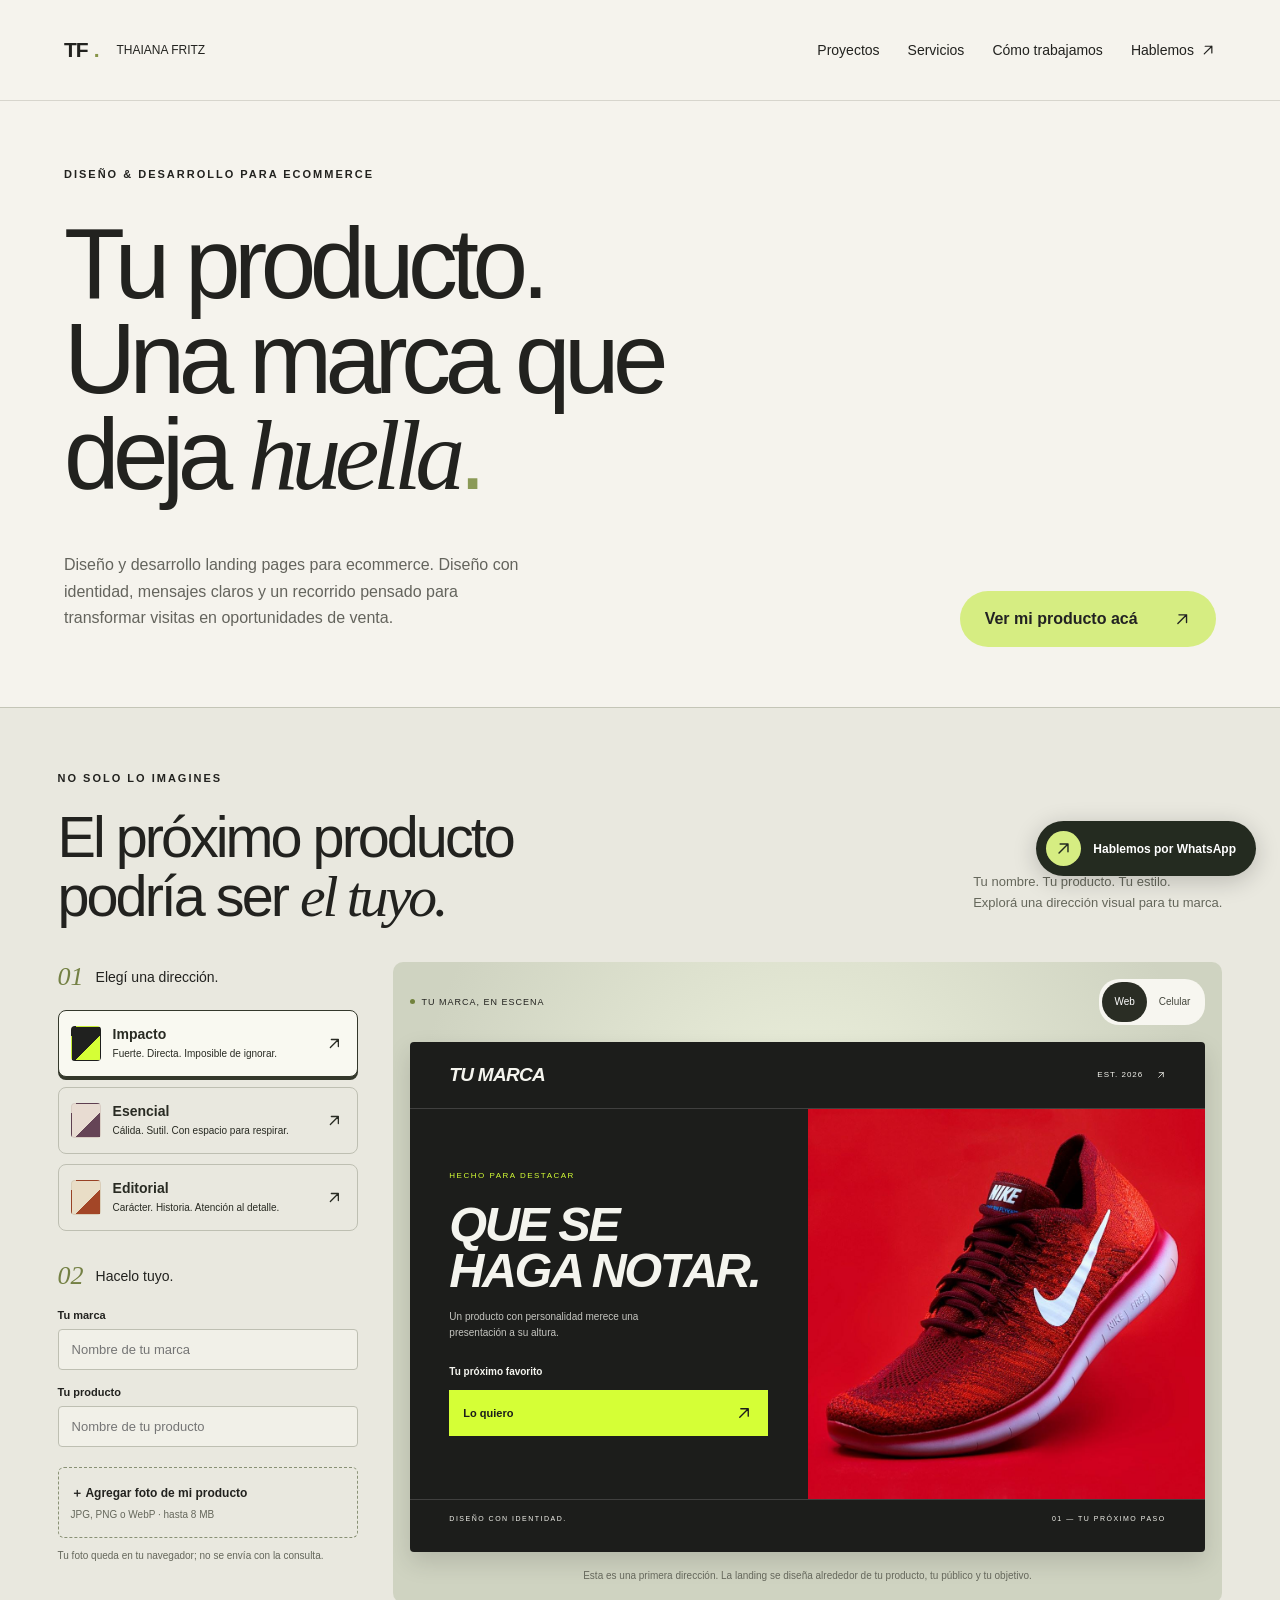
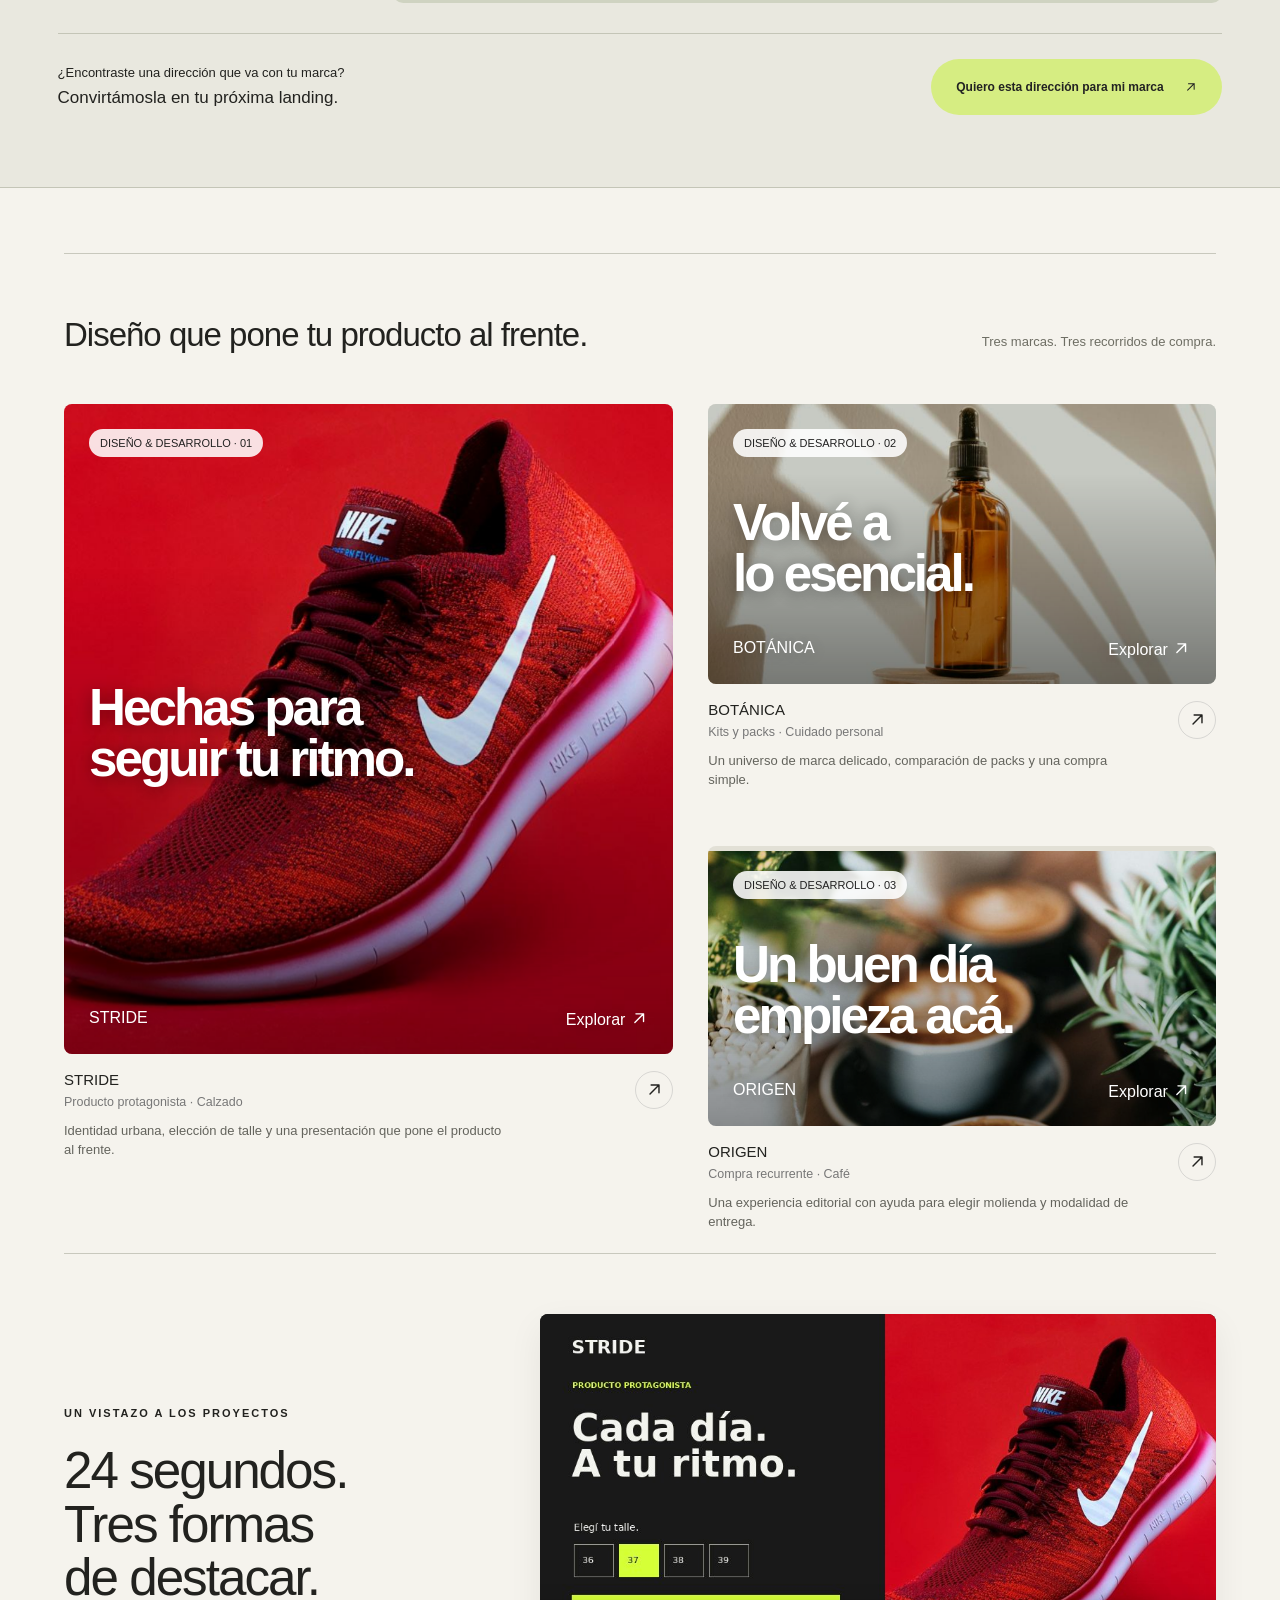
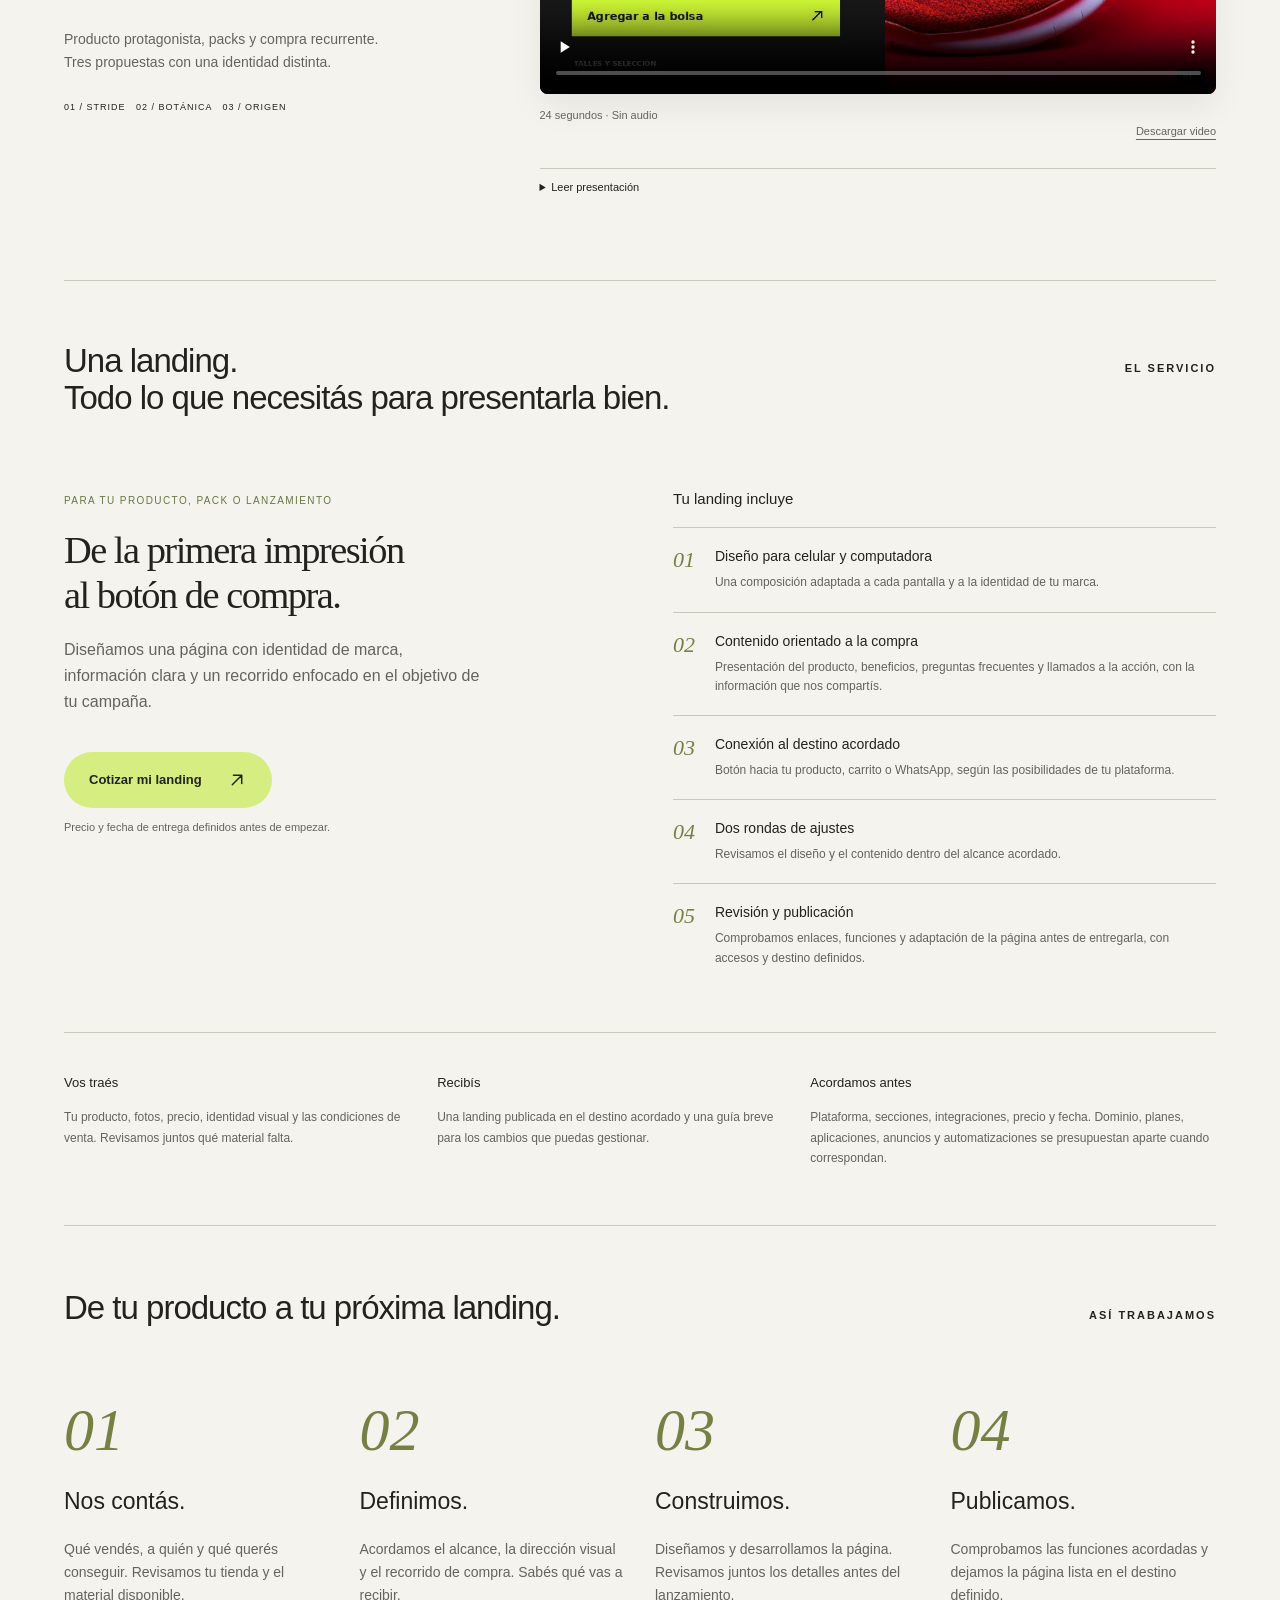
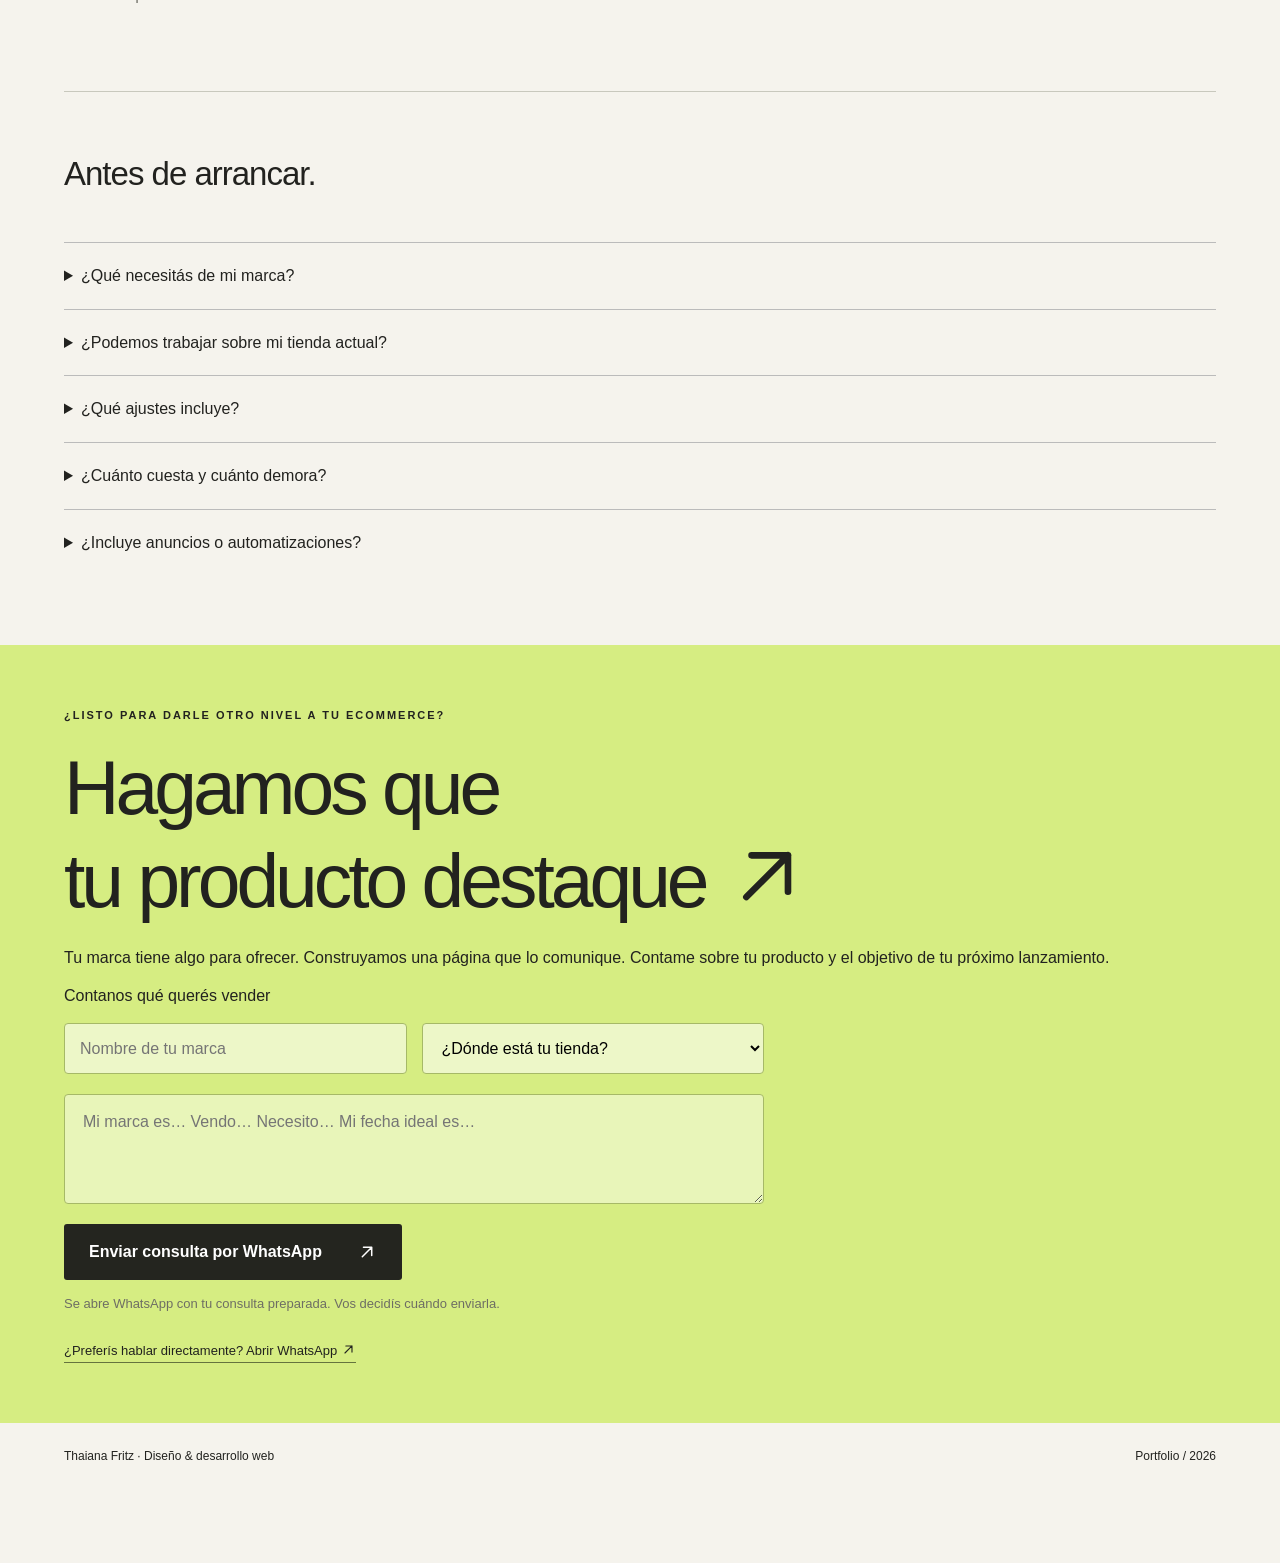
==== commit f356170e: "Clarificar oferta, añadir video y mejorar controles móviles" ====
--- a/index.html
+++ b/index.html
@@ -1 +1 @@
-<!DOCTYPE html><html lang="es"><head><meta charset="UTF-8"><meta name="viewport" content="width=device-width,initial-scale=1"><meta name="description" content="Diseño y desarrollo de landing pages para ecommerce. Portfolio de Thaiana Fritz."><title>Thaiana Fritz — Ecommerce & Landing Pages</title><link rel="stylesheet" href="/style.css"></head><body class="theme-studio"><div class="scroll-progress" aria-hidden="true"></div><a class="skip-link" href="#contenido">Saltar al contenido</a><nav><a class="brand" href="/">TF<span style="color:#879549">.</span> <span style="font-size:12px;letter-spacing:0;font-weight:400;margin-left:12px">THAIANA FRITZ</span></a><div class="links"><a href="/#proyectos">Proyectos</a><a href="/#servicios">Servicios</a><a href="/#proceso">Cómo trabajamos</a><a href="https://wa.me/5493754660412?text=Hola%20Thaiana%2C%20me%20interesa%20una%20landing%20page%20para%20mi%20ecommerce.%20%C2%BFPodemos%20conversar%20sobre%20mi%20proyecto%3F" target="_blank" rel="noopener noreferrer">Hablemos <svg class="ui-arrow" viewBox="0 0 24 24" aria-hidden="true" focusable="false"><path d="M4 12h16m-7-7 7 7-7 7" transform="rotate(-45 12 12)"/></svg></a></div></nav><main id="contenido"><div class="wrap"><section class="hero"><span class="eyebrow">Diseño & desarrollo para ecommerce</span><h1>Tu producto.<br>Una marca que<br>deja <em>huella</em><span style="color:#8b9a57">.</span></h1><div class="hero-bottom"><p class="intro">Diseño y desarrollo landing pages para ecommerce. Diseño con identidad, mensajes claros y un recorrido pensado para transformar visitas en oportunidades de venta.</p><div class="hero-actions"><a class="btn lime" href="#tu-marca">Ver mi producto acá <span><svg class="ui-arrow" viewBox="0 0 24 24" aria-hidden="true" focusable="false"><path d="M4 12h16m-7-7 7 7-7 7" transform="rotate(-45 12 12)"/></svg></span></a></div></div></section><section class="brand-lab" id="tu-marca" aria-labelledby="lab-title"><div class="lab-intro"><div><span class="eyebrow">NO SOLO LO IMAGINES</span><h2 id="lab-title">El próximo producto<br>podría ser <em>el tuyo.</em></h2></div><p>Tu nombre. Tu producto. Tu estilo.<br>Explorá una dirección visual para tu marca.</p></div><div class="lab-workspace"><div class="lab-controls"><div class="lab-step"><span>01</span><h3>Elegí una dirección.</h3></div><div class="direction-options" role="group" aria-label="Dirección visual"><button class="direction-choice active" data-direction="impacto" aria-pressed="true"><i class="direction-swatch impact-swatch"></i><span>Impacto<small>Fuerte. Directa. Imposible de ignorar.</small></span><b><svg class="ui-arrow" viewBox="0 0 24 24" aria-hidden="true" focusable="false"><path d="M4 12h16m-7-7 7 7-7 7" transform="rotate(-45 12 12)"/></svg></b></button><button class="direction-choice" data-direction="esencial" aria-pressed="false"><i class="direction-swatch essential-swatch"></i><span>Esencial<small>Cálida. Sutil. Con espacio para respirar.</small></span><b><svg class="ui-arrow" viewBox="0 0 24 24" aria-hidden="true" focusable="false"><path d="M4 12h16m-7-7 7 7-7 7" transform="rotate(-45 12 12)"/></svg></b></button><button class="direction-choice" data-direction="editorial" aria-pressed="false"><i class="direction-swatch editorial-swatch"></i><span>Editorial<small>Carácter. Historia. Atención al detalle.</small></span><b><svg class="ui-arrow" viewBox="0 0 24 24" aria-hidden="true" focusable="false"><path d="M4 12h16m-7-7 7 7-7 7" transform="rotate(-45 12 12)"/></svg></b></button></div><div class="lab-step"><span>02</span><h3>Hacelo tuyo.</h3></div><label for="lab-brand">Tu marca</label><input id="lab-brand" maxlength="28" placeholder="Nombre de tu marca" autocomplete="organization"><label for="lab-product">Tu producto</label><input id="lab-product" maxlength="48" placeholder="Nombre de tu producto"><label class="photo-upload" for="lab-photo"><span>＋ Agregar foto de mi producto</span><small>JPG, PNG o WebP · hasta 8 MB</small></label><input type="file" id="lab-photo" accept="image/jpeg,image/png,image/webp"><div class="upload-feedback"><span id="photo-status" aria-live="polite"></span><button id="reset-photo" class="hide" type="button">Quitar foto</button></div><p class="lab-privacy">Tu foto queda en tu navegador; no se envía con la consulta.</p></div><div class="lab-stage"><div class="lab-stage-toolbar"><span><i></i> TU MARCA, EN ESCENA</span><div role="group" aria-label="Formato de vista"><button class="viewport-choice active" data-viewport="wide" aria-pressed="true">Web</button><button class="viewport-choice" data-viewport="phone" aria-pressed="false">Celular</button></div></div><div class="lab-canvas" data-direction="impacto" data-viewport="wide"><div class="lab-mini-nav"><span id="preview-brand">TU MARCA</span><span>EST. 2026 &nbsp; <svg class="ui-arrow" viewBox="0 0 24 24" aria-hidden="true" focusable="false"><path d="M4 12h16m-7-7 7 7-7 7" transform="rotate(-45 12 12)"/></svg></span></div><div class="lab-preview-grid"><div class="lab-preview-copy"><span id="preview-eyebrow">HECHO PARA DESTACAR</span><h3 id="preview-heading">Que se<br>haga notar.</h3><p id="preview-description">Un producto con personalidad merece una presentación a su altura.</p><span class="preview-product" id="preview-product">Tu próximo favorito</span><button id="preview-action" type="button">Lo quiero <span><svg class="ui-arrow" viewBox="0 0 24 24" aria-hidden="true" focusable="false"><path d="M4 12h16m-7-7 7 7-7 7" transform="rotate(-45 12 12)"/></svg></span></button></div><div class="lab-preview-image"><img id="preview-photo" src="/assets/sneaker.jpg" alt="Producto de referencia para explorar la dirección visual" width="1000" height="1200"></div></div><div class="lab-mini-footer"><span>DISEÑO CON IDENTIDAD.</span><span>01 — TU PRÓXIMO PASO</span></div></div><p class="lab-caption">Esta es una primera dirección. La landing se diseña alrededor de tu producto, tu público y tu objetivo.</p></div></div><div class="lab-bottom"><p>¿Encontraste una dirección que va con tu marca?<br><strong>Convirtámosla en tu próxima landing.</strong></p><button id="use-direction" class="btn lime">Quiero esta dirección para mi marca <span><svg class="ui-arrow" viewBox="0 0 24 24" aria-hidden="true" focusable="false"><path d="M4 12h16m-7-7 7 7-7 7" transform="rotate(-45 12 12)"/></svg></span></button></div><p class="lab-status" id="direction-status" aria-live="polite"></p></section><section id="proyectos" class="reveal"><div class="section-top"><h2>Diseño que pone tu producto al frente.</h2><span class="muted">Tres marcas. Tres recorridos de compra.</span></div><div class="work"><a class="card" href="/stride.html"><div class="visual"><img src="/assets/sneaker.jpg" alt="STRIDE: fotografía de producto" loading="lazy"><div class="vtext"><span class="pill">DISEÑO & DESARROLLO · 01</span><strong>Hechas para<br>seguir tu ritmo.</strong><span>STRIDE <span style="float:right">Explorar <svg class="ui-arrow" viewBox="0 0 24 24" aria-hidden="true" focusable="false"><path d="M4 12h16m-7-7 7 7-7 7" transform="rotate(-45 12 12)"/></svg></span></span></div></div><div class="caption"><div>STRIDE<small>Producto protagonista · Calzado</small><p class="project-excerpt">Identidad urbana, elección de talle y una presentación que pone el producto al frente.</p></div><span><svg class="ui-arrow" viewBox="0 0 24 24" aria-hidden="true" focusable="false"><path d="M4 12h16m-7-7 7 7-7 7" transform="rotate(-45 12 12)"/></svg></span></div></a><a class="card" href="/botanica.html"><div class="visual"><img src="/assets/skincare.jpg" alt="BOTÁNICA: fotografía de producto" loading="lazy"><div class="vtext"><span class="pill">DISEÑO & DESARROLLO · 02</span><strong>Volvé a<br>lo esencial.</strong><span>BOTÁNICA <span style="float:right">Explorar <svg class="ui-arrow" viewBox="0 0 24 24" aria-hidden="true" focusable="false"><path d="M4 12h16m-7-7 7 7-7 7" transform="rotate(-45 12 12)"/></svg></span></span></div></div><div class="caption"><div>BOTÁNICA<small>Kits y packs · Cuidado personal</small><p class="project-excerpt">Un universo de marca delicado, comparación de packs y una compra simple.</p></div><span><svg class="ui-arrow" viewBox="0 0 24 24" aria-hidden="true" focusable="false"><path d="M4 12h16m-7-7 7 7-7 7" transform="rotate(-45 12 12)"/></svg></span></div></a><a class="card" href="/origen.html"><div class="visual"><img src="/assets/coffee.jpg" alt="ORIGEN: fotografía de producto" loading="lazy"><div class="vtext"><span class="pill">DISEÑO & DESARROLLO · 03</span><strong>Un buen día<br>empieza acá.</strong><span>ORIGEN <span style="float:right">Explorar <svg class="ui-arrow" viewBox="0 0 24 24" aria-hidden="true" focusable="false"><path d="M4 12h16m-7-7 7 7-7 7" transform="rotate(-45 12 12)"/></svg></span></span></div></div><div class="caption"><div>ORIGEN<small>Compra recurrente · Café</small><p class="project-excerpt">Una experiencia editorial con ayuda para elegir molienda y modalidad de entrega.</p></div><span><svg class="ui-arrow" viewBox="0 0 24 24" aria-hidden="true" focusable="false"><path d="M4 12h16m-7-7 7 7-7 7" transform="rotate(-45 12 12)"/></svg></span></div></a></div></section><section id="servicios"><div class="section-top"><h2>Tu marca merece una página a su altura.</h2><span class="eyebrow">Servicios para tu ecommerce</span></div><div class="services"><article class="reveal"><span class="eyebrow">01 / Estrategia & contenido</span><h3>Una propuesta que se entiende.</h3><p>Ordenamos la información de tu producto, sus beneficios y las dudas de compra. Definimos un recorrido con un objetivo claro.</p></article><article class="reveal"><span class="eyebrow">02 / Diseño & desarrollo</span><h3>Tu marca, en cada pantalla.</h3><p>Una landing con identidad propia, adaptable a celular y computadora, selección de variantes y llamados a la acción claros.</p></article><article class="reveal"><span class="eyebrow">03 / Implementación</span><h3>Lista para dar el siguiente paso.</h3><p>Carga del contenido y conexión del botón de compra al destino acordado. Revisamos navegación, enlaces y comportamiento antes de publicar.</p></article></div><div class="scope-note"><span>EL ALCANCE, CLARO DESDE EL PRINCIPIO</span><p>Antes de empezar definimos secciones, contenido, plataforma, integraciones, revisiones y fecha de entrega. Cada propuesta se adapta a lo que tu tienda necesita.</p></div></section><section class="process-section" id="proceso"><div class="section-top"><h2>De tu producto a tu próxima landing.</h2><span class="eyebrow">Así trabajamos</span></div><div class="process-grid"><article><b>01</b><h3>Nos contás.</h3><p>Qué vendés, a quién y qué querés conseguir. Revisamos tu tienda y el material disponible.</p></article><article><b>02</b><h3>Definimos.</h3><p>Acordamos el alcance, la dirección visual y el recorrido de compra. Sabés qué vas a recibir.</p></article><article><b>03</b><h3>Construimos.</h3><p>Diseñamos y desarrollamos la página. Revisamos juntos los detalles antes del lanzamiento.</p></article><article><b>04</b><h3>Publicamos.</h3><p>Comprobamos las funciones acordadas y dejamos la página lista en el destino definido.</p></article></div></section><section class="studio-faq"><div class="section-top"><h2>Antes de arrancar.</h2></div><details><summary>¿Qué necesitás de mi marca?</summary><p>El producto, su precio, fotos, identidad visual y la información de envío y cambios. Revisamos lo que tenés y acordamos qué material falta.</p></details><details><summary>¿Podemos trabajar sobre mi tienda actual?</summary><p>Sí. Primero revisamos tu plataforma y sus posibilidades para definir la implementación adecuada. Si usás Shopify o Tiendanube, contanos qué plan y diseño tenés.</p></details><details><summary>¿Cuánto cuesta y cuánto demora?</summary><p>Te pasamos una propuesta con precio y fecha después de conocer el producto y el alcance. Los acordamos antes de iniciar el trabajo.</p></details><details><summary>¿Incluye anuncios o automatizaciones?</summary><p>Se cotizan por separado cuando el proyecto los necesita. La propuesta detalla las funciones y servicios incluidos.</p></details></section></div><section class="contact" id="contacto"><span class="eyebrow">¿Listo para darle otro nivel a tu ecommerce?</span><h2>Hagamos que<br>tu producto destaque <svg class="ui-arrow" viewBox="0 0 24 24" aria-hidden="true" focusable="false"><path d="M4 12h16m-7-7 7 7-7 7" transform="rotate(-45 12 12)"/></svg></h2><p>Tu marca tiene algo para ofrecer. Construyamos una página que lo comunique. Contame sobre tu producto y el objetivo de tu próximo lanzamiento.</p><label for="brief">Contanos qué querés vender</label><div class="brief-fields"><input id="client-brand" placeholder="Nombre de tu marca" aria-label="Nombre de tu marca"><select id="client-platform" aria-label="Plataforma de tu tienda"><option value="">¿Dónde está tu tienda?</option><option>Tiendanube</option><option>Shopify</option><option>Otra plataforma</option><option>Todavía no tengo tienda</option></select></div><textarea id="brief" maxlength="4000" rows="4" placeholder="Mi marca es… Vendo… Necesito… Mi fecha ideal es…"></textarea><button class="primary" id="copy">Enviar consulta por WhatsApp <svg class="ui-arrow" viewBox="0 0 24 24" aria-hidden="true" focusable="false"><path d="M4 12h16m-7-7 7 7-7 7" transform="rotate(-45 12 12)"/></svg></button><p class="muted" id="copy-state" aria-live="polite">Se abre WhatsApp con tu consulta preparada. Vos decidís cuándo enviarla.</p><a class="direct-whatsapp" href="https://wa.me/5493754660412?text=Hola%20Thaiana%2C%20me%20interesa%20una%20landing%20page%20para%20mi%20ecommerce.%20%C2%BFPodemos%20conversar%20sobre%20mi%20proyecto%3F" target="_blank" rel="noopener noreferrer">¿Preferís hablar directamente? Abrir WhatsApp <svg class="ui-arrow" viewBox="0 0 24 24" aria-hidden="true" focusable="false"><path d="M4 12h16m-7-7 7 7-7 7" transform="rotate(-45 12 12)"/></svg></a></section></main><footer class="footer"><span>Thaiana Fritz · Diseño & desarrollo web</span><span>Portfolio / 2026</span></footer><a class="whatsapp-float" href="https://wa.me/5493754660412?text=Hola%20Thaiana%2C%20me%20interesa%20una%20landing%20page%20para%20mi%20ecommerce.%20%C2%BFPodemos%20conversar%20sobre%20mi%20proyecto%3F" target="_blank" rel="noopener noreferrer" aria-label="Contactar a Thaiana por WhatsApp"><span aria-hidden="true"><svg class="ui-arrow" viewBox="0 0 24 24" aria-hidden="true" focusable="false"><path d="M4 12h16m-7-7 7 7-7 7" transform="rotate(-45 12 12)"/></svg></span> Hablemos por WhatsApp</a><div class="toast hide" role="status"></div><script src="/app.js"></script></body></html>+<!DOCTYPE html><html lang="es"><head><meta charset="UTF-8"><meta name="viewport" content="width=device-width,initial-scale=1"><meta name="description" content="Diseño y desarrollo de landing pages para ecommerce. Portfolio de Thaiana Fritz."><title>Thaiana Fritz — Ecommerce & Landing Pages</title><link rel="stylesheet" href="/style.css"></head><body class="theme-studio"><div class="scroll-progress" aria-hidden="true"></div><a class="skip-link" href="#contenido">Saltar al contenido</a><nav><a class="brand" href="/">TF<span style="color:#879549">.</span> <span style="font-size:12px;letter-spacing:0;font-weight:400;margin-left:12px">THAIANA FRITZ</span></a><div class="links"><a href="/#proyectos">Proyectos</a><a href="/#servicios">Servicios</a><a href="/#proceso">Cómo trabajamos</a><a href="https://wa.me/5493754660412?text=Hola%20Thaiana%2C%20me%20interesa%20una%20landing%20page%20para%20mi%20ecommerce.%20%C2%BFPodemos%20conversar%20sobre%20mi%20proyecto%3F" target="_blank" rel="noopener noreferrer">Hablemos <svg class="ui-arrow" viewBox="0 0 24 24" aria-hidden="true" focusable="false"><path d="M4 12h16m-7-7 7 7-7 7" transform="rotate(-45 12 12)"/></svg></a></div></nav><main id="contenido"><div class="wrap"><section class="hero"><span class="eyebrow">Diseño & desarrollo para ecommerce</span><h1>Tu producto.<br>Una marca que<br>deja <em>huella</em><span style="color:#8b9a57">.</span></h1><div class="hero-bottom"><p class="intro">Diseño y desarrollo landing pages para ecommerce. Diseño con identidad, mensajes claros y un recorrido pensado para transformar visitas en oportunidades de venta.</p><div class="hero-actions"><a class="btn lime" href="#tu-marca">Ver mi producto acá <span><svg class="ui-arrow" viewBox="0 0 24 24" aria-hidden="true" focusable="false"><path d="M4 12h16m-7-7 7 7-7 7" transform="rotate(-45 12 12)"/></svg></span></a></div></div></section><section class="brand-lab" id="tu-marca" aria-labelledby="lab-title"><div class="lab-intro"><div><span class="eyebrow">NO SOLO LO IMAGINES</span><h2 id="lab-title">El próximo producto<br>podría ser <em>el tuyo.</em></h2></div><p>Tu nombre. Tu producto. Tu estilo.<br>Explorá una dirección visual para tu marca.</p></div><div class="lab-workspace"><div class="lab-controls"><div class="lab-step"><span>01</span><h3>Elegí una dirección.</h3></div><div class="direction-options" role="group" aria-label="Dirección visual"><button class="direction-choice active" data-direction="impacto" aria-pressed="true"><i class="direction-swatch impact-swatch"></i><span>Impacto<small>Fuerte. Directa. Imposible de ignorar.</small></span><b><svg class="ui-arrow" viewBox="0 0 24 24" aria-hidden="true" focusable="false"><path d="M4 12h16m-7-7 7 7-7 7" transform="rotate(-45 12 12)"/></svg></b></button><button class="direction-choice" data-direction="esencial" aria-pressed="false"><i class="direction-swatch essential-swatch"></i><span>Esencial<small>Cálida. Sutil. Con espacio para respirar.</small></span><b><svg class="ui-arrow" viewBox="0 0 24 24" aria-hidden="true" focusable="false"><path d="M4 12h16m-7-7 7 7-7 7" transform="rotate(-45 12 12)"/></svg></b></button><button class="direction-choice" data-direction="editorial" aria-pressed="false"><i class="direction-swatch editorial-swatch"></i><span>Editorial<small>Carácter. Historia. Atención al detalle.</small></span><b><svg class="ui-arrow" viewBox="0 0 24 24" aria-hidden="true" focusable="false"><path d="M4 12h16m-7-7 7 7-7 7" transform="rotate(-45 12 12)"/></svg></b></button></div><div class="lab-step"><span>02</span><h3>Hacelo tuyo.</h3></div><label for="lab-brand">Tu marca</label><input id="lab-brand" maxlength="28" placeholder="Nombre de tu marca" autocomplete="organization"><label for="lab-product">Tu producto</label><input id="lab-product" maxlength="48" placeholder="Nombre de tu producto"><label class="photo-upload" for="lab-photo"><span>＋ Agregar foto de mi producto</span><small>JPG, PNG o WebP · hasta 8 MB</small></label><input type="file" id="lab-photo" accept="image/jpeg,image/png,image/webp"><div class="upload-feedback"><span id="photo-status" aria-live="polite"></span><button id="reset-photo" class="hide" type="button">Quitar foto</button></div><p class="lab-privacy">Tu foto queda en tu navegador; no se envía con la consulta.</p></div><div class="lab-stage"><div class="lab-stage-toolbar"><span><i></i> TU MARCA, EN ESCENA</span><div role="group" aria-label="Formato de vista"><button class="viewport-choice active" data-viewport="wide" aria-pressed="true">Web</button><button class="viewport-choice" data-viewport="phone" aria-pressed="false">Celular</button></div></div><div class="lab-canvas" data-direction="impacto" data-viewport="wide"><div class="lab-mini-nav"><span id="preview-brand">TU MARCA</span><span>EST. 2026 &nbsp; <svg class="ui-arrow" viewBox="0 0 24 24" aria-hidden="true" focusable="false"><path d="M4 12h16m-7-7 7 7-7 7" transform="rotate(-45 12 12)"/></svg></span></div><div class="lab-preview-grid"><div class="lab-preview-copy"><span id="preview-eyebrow">HECHO PARA DESTACAR</span><h3 id="preview-heading">Que se<br>haga notar.</h3><p id="preview-description">Un producto con personalidad merece una presentación a su altura.</p><span class="preview-product" id="preview-product">Tu próximo favorito</span><button id="preview-action" type="button">Lo quiero <span><svg class="ui-arrow" viewBox="0 0 24 24" aria-hidden="true" focusable="false"><path d="M4 12h16m-7-7 7 7-7 7" transform="rotate(-45 12 12)"/></svg></span></button></div><div class="lab-preview-image"><img id="preview-photo" src="/assets/sneaker.jpg" alt="Producto de referencia para explorar la dirección visual" width="1000" height="1200"></div></div><div class="lab-mini-footer"><span>DISEÑO CON IDENTIDAD.</span><span>01 — TU PRÓXIMO PASO</span></div></div><p class="lab-caption">Esta es una primera dirección. La landing se diseña alrededor de tu producto, tu público y tu objetivo.</p></div></div><div class="lab-bottom"><p>¿Encontraste una dirección que va con tu marca?<br><strong>Convirtámosla en tu próxima landing.</strong></p><button id="use-direction" class="btn lime">Quiero esta dirección para mi marca <span><svg class="ui-arrow" viewBox="0 0 24 24" aria-hidden="true" focusable="false"><path d="M4 12h16m-7-7 7 7-7 7" transform="rotate(-45 12 12)"/></svg></span></button></div><p class="lab-status" id="direction-status" aria-live="polite"></p></section><section id="proyectos" class="reveal"><div class="section-top"><h2>Diseño que pone tu producto al frente.</h2><span class="muted">Tres marcas. Tres recorridos de compra.</span></div><div class="work"><a class="card" href="/stride.html"><div class="visual"><img src="/assets/sneaker.jpg" alt="STRIDE: fotografía de producto" loading="lazy"><div class="vtext"><span class="pill">DISEÑO & DESARROLLO · 01</span><strong>Hechas para<br>seguir tu ritmo.</strong><span>STRIDE <span style="float:right">Explorar <svg class="ui-arrow" viewBox="0 0 24 24" aria-hidden="true" focusable="false"><path d="M4 12h16m-7-7 7 7-7 7" transform="rotate(-45 12 12)"/></svg></span></span></div></div><div class="caption"><div>STRIDE<small>Producto protagonista · Calzado</small><p class="project-excerpt">Identidad urbana, elección de talle y una presentación que pone el producto al frente.</p></div><span><svg class="ui-arrow" viewBox="0 0 24 24" aria-hidden="true" focusable="false"><path d="M4 12h16m-7-7 7 7-7 7" transform="rotate(-45 12 12)"/></svg></span></div></a><a class="card" href="/botanica.html"><div class="visual"><img src="/assets/skincare.jpg" alt="BOTÁNICA: fotografía de producto" loading="lazy"><div class="vtext"><span class="pill">DISEÑO & DESARROLLO · 02</span><strong>Volvé a<br>lo esencial.</strong><span>BOTÁNICA <span style="float:right">Explorar <svg class="ui-arrow" viewBox="0 0 24 24" aria-hidden="true" focusable="false"><path d="M4 12h16m-7-7 7 7-7 7" transform="rotate(-45 12 12)"/></svg></span></span></div></div><div class="caption"><div>BOTÁNICA<small>Kits y packs · Cuidado personal</small><p class="project-excerpt">Un universo de marca delicado, comparación de packs y una compra simple.</p></div><span><svg class="ui-arrow" viewBox="0 0 24 24" aria-hidden="true" focusable="false"><path d="M4 12h16m-7-7 7 7-7 7" transform="rotate(-45 12 12)"/></svg></span></div></a><a class="card" href="/origen.html"><div class="visual"><img src="/assets/coffee.jpg" alt="ORIGEN: fotografía de producto" loading="lazy"><div class="vtext"><span class="pill">DISEÑO & DESARROLLO · 03</span><strong>Un buen día<br>empieza acá.</strong><span>ORIGEN <span style="float:right">Explorar <svg class="ui-arrow" viewBox="0 0 24 24" aria-hidden="true" focusable="false"><path d="M4 12h16m-7-7 7 7-7 7" transform="rotate(-45 12 12)"/></svg></span></span></div></div><div class="caption"><div>ORIGEN<small>Compra recurrente · Café</small><p class="project-excerpt">Una experiencia editorial con ayuda para elegir molienda y modalidad de entrega.</p></div><span><svg class="ui-arrow" viewBox="0 0 24 24" aria-hidden="true" focusable="false"><path d="M4 12h16m-7-7 7 7-7 7" transform="rotate(-45 12 12)"/></svg></span></div></a></div></section><section class="showreel-section" id="video" aria-labelledby="showreel-title"><div class="showreel-copy"><span class="eyebrow">UN VISTAZO A LOS PROYECTOS</span><h2 id="showreel-title">24 segundos.<br>Tres formas<br>de destacar.</h2><p>Producto protagonista, packs y compra recurrente. Tres propuestas con una identidad distinta.</p><span class="video-duration">01 / STRIDE &nbsp; 02 / BOTÁNICA &nbsp; 03 / ORIGEN</span></div><div class="showreel-player"><video controls playsinline preload="none" poster="/assets/portfolio-video-poster.jpg" width="960" height="540" aria-label="Presentación de los proyectos de Thaiana Fritz"><source src="/assets/portfolio-presentacion.mp4" type="video/mp4"><track kind="captions" src="/assets/portfolio-es.vtt" srclang="es" label="Español">Tu navegador no puede reproducir el video. <a href="/assets/portfolio-presentacion.mp4">Abrir video</a>.</video><div class="showreel-meta"><span>24 segundos · Sin audio</span><a href="/assets/portfolio-presentacion.mp4" download="Thaiana_Fritz_Portfolio.mp4">Descargar video</a></div><details class="video-transcript"><summary>Leer presentación</summary><p>Diseño y desarrollo de landing pages para ecommerce. STRIDE presenta un producto protagonista y selección de talle. BOTÁNICA compara presentaciones individuales y packs. ORIGEN permite elegir molienda y modalidad de entrega. Hablemos de tu producto en fritzthai.github.io.</p></details></div></section><section id="servicios" class="offer-section"><div class="section-top"><h2>Una landing.<br>Todo lo que necesitás para presentarla bien.</h2><span class="eyebrow">EL SERVICIO</span></div><div class="offer-grid"><div class="offer-lead"><span class="offer-kicker">PARA TU PRODUCTO, PACK O LANZAMIENTO</span><h3>De la primera impresión<br>al botón de compra.</h3><p>Diseñamos una página con identidad de marca, información clara y un recorrido enfocado en el objetivo de tu campaña.</p><a class="btn lime" href="#contacto">Cotizar mi landing <svg class="ui-arrow" viewBox="0 0 24 24" aria-hidden="true" focusable="false"><path d="M4 12h16m-7-7 7 7-7 7" transform="rotate(-45 12 12)"/></svg></a><p class="offer-small">Precio y fecha de entrega definidos antes de empezar.</p></div><div class="offer-includes"><h3>Tu landing incluye</h3><ul><li><span>01</span><div><strong>Diseño para celular y computadora</strong><p>Una composición adaptada a cada pantalla y a la identidad de tu marca.</p></div></li><li><span>02</span><div><strong>Contenido orientado a la compra</strong><p>Presentación del producto, beneficios, preguntas frecuentes y llamados a la acción, con la información que nos compartís.</p></div></li><li><span>03</span><div><strong>Conexión al destino acordado</strong><p>Botón hacia tu producto, carrito o WhatsApp, según las posibilidades de tu plataforma.</p></div></li><li><span>04</span><div><strong>Dos rondas de ajustes</strong><p>Revisamos el diseño y el contenido dentro del alcance acordado.</p></div></li><li><span>05</span><div><strong>Revisión y publicación</strong><p>Comprobamos enlaces, funciones y adaptación de la página antes de entregarla, con accesos y destino definidos.</p></div></li></ul></div></div><div class="offer-handoff"><article><h4>Vos traés</h4><p>Tu producto, fotos, precio, identidad visual y las condiciones de venta. Revisamos juntos qué material falta.</p></article><article><h4>Recibís</h4><p>Una landing publicada en el destino acordado y una guía breve para los cambios que puedas gestionar.</p></article><article><h4>Acordamos antes</h4><p>Plataforma, secciones, integraciones, precio y fecha. Dominio, planes, aplicaciones, anuncios y automatizaciones se presupuestan aparte cuando correspondan.</p></article></div></section><section class="process-section" id="proceso"><div class="section-top"><h2>De tu producto a tu próxima landing.</h2><span class="eyebrow">Así trabajamos</span></div><div class="process-grid"><article><b>01</b><h3>Nos contás.</h3><p>Qué vendés, a quién y qué querés conseguir. Revisamos tu tienda y el material disponible.</p></article><article><b>02</b><h3>Definimos.</h3><p>Acordamos el alcance, la dirección visual y el recorrido de compra. Sabés qué vas a recibir.</p></article><article><b>03</b><h3>Construimos.</h3><p>Diseñamos y desarrollamos la página. Revisamos juntos los detalles antes del lanzamiento.</p></article><article><b>04</b><h3>Publicamos.</h3><p>Comprobamos las funciones acordadas y dejamos la página lista en el destino definido.</p></article></div></section><section class="studio-faq"><div class="section-top"><h2>Antes de arrancar.</h2></div><details><summary>¿Qué necesitás de mi marca?</summary><p>El producto, su precio, fotos, identidad visual y la información de envío y cambios. Revisamos lo que tenés y acordamos qué material falta.</p></details><details><summary>¿Podemos trabajar sobre mi tienda actual?</summary><p>Sí. Primero revisamos tu plataforma y sus posibilidades para definir la implementación adecuada. Si usás Shopify o Tiendanube, contanos qué plan y diseño tenés.</p></details><details><summary>¿Qué ajustes incluye?</summary><p>La propuesta base incluye dos rondas de ajustes sobre diseño y contenido dentro del alcance acordado. Nuevas secciones o funciones se evalúan por separado.</p></details><details><summary>¿Cuánto cuesta y cuánto demora?</summary><p>Te pasamos una propuesta con precio y fecha después de conocer el producto y el alcance. Los acordamos antes de iniciar el trabajo.</p></details><details><summary>¿Incluye anuncios o automatizaciones?</summary><p>Se cotizan por separado cuando el proyecto los necesita. La propuesta detalla las funciones y servicios incluidos.</p></details></section></div><section class="contact" id="contacto"><span class="eyebrow">¿Listo para darle otro nivel a tu ecommerce?</span><h2>Hagamos que<br>tu producto destaque <svg class="ui-arrow" viewBox="0 0 24 24" aria-hidden="true" focusable="false"><path d="M4 12h16m-7-7 7 7-7 7" transform="rotate(-45 12 12)"/></svg></h2><p>Tu marca tiene algo para ofrecer. Construyamos una página que lo comunique. Contame sobre tu producto y el objetivo de tu próximo lanzamiento.</p><label for="brief">Contanos qué querés vender</label><div class="brief-fields"><input id="client-brand" placeholder="Nombre de tu marca" aria-label="Nombre de tu marca"><select id="client-platform" aria-label="Plataforma de tu tienda"><option value="">¿Dónde está tu tienda?</option><option>Tiendanube</option><option>Shopify</option><option>Otra plataforma</option><option>Todavía no tengo tienda</option></select></div><textarea id="brief" maxlength="4000" rows="4" placeholder="Mi marca es… Vendo… Necesito… Mi fecha ideal es…"></textarea><button class="primary" id="copy">Enviar consulta por WhatsApp <svg class="ui-arrow" viewBox="0 0 24 24" aria-hidden="true" focusable="false"><path d="M4 12h16m-7-7 7 7-7 7" transform="rotate(-45 12 12)"/></svg></button><p class="muted" id="copy-state" aria-live="polite">Se abre WhatsApp con tu consulta preparada. Vos decidís cuándo enviarla.</p><a class="direct-whatsapp" href="https://wa.me/5493754660412?text=Hola%20Thaiana%2C%20me%20interesa%20una%20landing%20page%20para%20mi%20ecommerce.%20%C2%BFPodemos%20conversar%20sobre%20mi%20proyecto%3F" target="_blank" rel="noopener noreferrer">¿Preferís hablar directamente? Abrir WhatsApp <svg class="ui-arrow" viewBox="0 0 24 24" aria-hidden="true" focusable="false"><path d="M4 12h16m-7-7 7 7-7 7" transform="rotate(-45 12 12)"/></svg></a></section></main><footer class="footer"><span>Thaiana Fritz · Diseño & desarrollo web</span><span>Portfolio / 2026</span></footer><a class="whatsapp-float" href="https://wa.me/5493754660412?text=Hola%20Thaiana%2C%20me%20interesa%20una%20landing%20page%20para%20mi%20ecommerce.%20%C2%BFPodemos%20conversar%20sobre%20mi%20proyecto%3F" target="_blank" rel="noopener noreferrer" aria-label="Contactar a Thaiana por WhatsApp"><span aria-hidden="true"><svg class="ui-arrow" viewBox="0 0 24 24" aria-hidden="true" focusable="false"><path d="M4 12h16m-7-7 7 7-7 7" transform="rotate(-45 12 12)"/></svg></span> Hablemos por WhatsApp</a><div class="toast hide" role="status"></div><script src="/app.js"></script></body></html>
--- a/style.css
+++ b/style.css
@@ -32,3 +32,6 @@
 .ui-arrow{display:inline-block;width:1.15em;height:1.15em;min-width:1.15em;flex-shrink:0;vertical-align:-.18em;fill:none;stroke:currentColor;stroke-width:1.8;stroke-linecap:round;stroke-linejoin:round;overflow:visible;pointer-events:none}.btn>.ui-arrow,.primary>.ui-arrow{width:20px;height:20px;min-width:20px}.btn>span,.primary>span{display:inline-flex;align-items:center;flex-shrink:0}.hero-orbit b>.ui-arrow{width:.85em;height:.85em;min-width:0;stroke-width:1.4}.lab-preview-copy button>span{display:inline-flex;align-items:center;justify-content:center;flex:0 0 20px}.lab-preview-copy button .ui-arrow{width:18px;height:18px;min-width:18px}.lab-mini-nav>span:last-child{display:flex;align-items:center;gap:6px}.lab-mini-nav>span:last-child .ui-arrow{width:10px;height:10px;min-width:10px}.whatsapp-float>span .ui-arrow{width:19px;height:19px;min-width:19px}.caption>span .ui-arrow{width:19px;height:19px}.direction-choice>b .ui-arrow{width:17px;height:17px}.back-link>span .ui-arrow{width:17px;height:17px}.sticky-purchase a>.ui-arrow{width:13px;height:13px;min-width:13px}.text-action .ui-arrow{align-self:center}.lab-bottom .btn{align-items:center;text-align:left}.project-final .btn{gap:14px}@media(max-width:760px){.lab-bottom .btn{gap:12px;justify-content:space-between}.hire-studio .btn{justify-content:space-between;gap:12px}.btn>.ui-arrow,.primary>.ui-arrow{width:18px;height:18px;min-width:18px}.whatsapp-float>span .ui-arrow{width:17px;height:17px;min-width:17px}}
 /* A quieter opening, with one clear action */
 .hero-actions{gap:0}.hero{padding-bottom:60px}.hero .eyebrow{display:block;max-width:100%;line-height:1.6}.hero h1 em:after{display:none}.lab-preview-copy h3{overflow-wrap:normal}.lab-preview-image .preview-seal{display:none}@media(max-width:760px){.hero{padding-top:34px;padding-bottom:40px}.hero>.eyebrow{font-size:9px;letter-spacing:1.3px;line-height:1.6;max-width:100%}.hero h1{font-size:clamp(42px,11.8vw,78px);line-height:1.02;margin-top:24px;letter-spacing:-.06em}.hero .intro{font-size:15px;line-height:1.65;margin-top:25px}.hero-actions{margin-top:24px}.hero-actions>.btn{padding:17px 23px;min-height:54px;font-size:14px;gap:25px}.theme-studio nav{gap:14px;align-items:center;padding:22px 5%}.theme-studio nav .brand{display:flex;align-items:center;font-size:22px;white-space:nowrap}.theme-studio nav .brand>span:last-child{font-size:10px!important;margin-left:8px!important}.theme-studio nav .links{gap:13px!important;flex-wrap:nowrap;font-size:12px}.theme-studio nav .links>a{white-space:nowrap}.lab-canvas[data-viewport=wide] .lab-preview-copy h3{font-size:clamp(25px,7.2vw,37px)}.lab-intro h2{font-size:clamp(34px,10vw,42px)}}@media(max-width:360px){.theme-studio nav .brand>span:last-child{font-size:9px!important;margin-left:6px!important}.theme-studio nav .links{font-size:11px;gap:10px!important}.hero>.eyebrow{font-size:8px;letter-spacing:1px}.hero h1{font-size:42px}.hero-actions>.btn{font-size:13px}}
+/* Clear scope and a short, optional project film */
+.showreel-section{display:grid;grid-template-columns:.85fr 1.5fr;gap:8%;align-items:center;padding:60px 0 75px;border-top:1px solid #c8c8bd}.showreel-copy h2{font-size:clamp(35px,4vw,58px);line-height:1.05;letter-spacing:-2px;font-weight:500;margin:23px 0}.showreel-copy>p{max-width:320px;font-size:14px;color:#64645d}.video-duration{font-size:9px;letter-spacing:1px;display:block;margin-top:25px;line-height:1.8}.showreel-player{min-width:0}.showreel-player video{display:block;width:100%;height:auto;aspect-ratio:16/9;background:#181918;border-radius:8px;box-shadow:0 12px 35px #0001}.showreel-meta{display:flex;justify-content:space-between;gap:20px;font-size:11px;color:#64645d;margin-top:15px}.showreel-meta a{text-decoration:underline;text-underline-offset:4px}.video-transcript{margin-top:15px;padding:12px 0;font-size:11px;border-top:1px solid #c8c8bd}.video-transcript p{font-size:12px;max-width:600px;color:#64645d}.offer-section .section-top h2{line-height:1.1}.offer-grid{display:grid;grid-template-columns:1fr 1.1fr;gap:10%;padding:25px 0 45px}.offer-kicker{font-size:10px;letter-spacing:1.4px;color:#667744}.offer-lead h3{font:normal clamp(31px,3vw,45px)/1.15 Georgia,serif;letter-spacing:-1.5px;margin:20px 0}.offer-lead>p{max-width:420px;color:#64645d}.offer-lead .btn{margin-top:20px;border-radius:35px;font-size:13px;gap:25px}.offer-lead .offer-small{font-size:11px;line-height:1.5}.offer-includes>h3{font-size:15px;font-weight:500;margin:0 0 20px}.offer-includes ul{list-style:none;padding:0;margin:0}.offer-includes li{display:flex;gap:20px;padding:19px 0;border-top:1px solid #c8c8bd}.offer-includes li>span{font:italic 22px Georgia,serif;color:#748044}.offer-includes strong{font-size:14px;font-weight:500}.offer-includes li p{font-size:12px;color:#64645d;margin:8px 0 0;line-height:1.6}.offer-handoff{display:grid;grid-template-columns:1fr 1fr 1.2fr;gap:35px;padding:25px 0 45px;border-top:1px solid #c8c8bd}.offer-handoff h4{font-size:13px;font-weight:500}.offer-handoff p{font-size:12px;color:#64645d;line-height:1.7}.theme-studio nav a{min-height:44px;display:inline-flex;align-items:center;gap:6px}.viewport-choice{min-height:40px}.photo-upload{min-height:62px}.lab-stage-toolbar{flex-wrap:wrap}.lab-stage-toolbar>div{flex-shrink:0}video:focus-visible{outline:3px solid #72823d;outline-offset:5px}.drawer button,.showreel-meta a{min-height:44px}.showreel-meta a{display:inline-flex;align-items:center}.whatsapp-float{bottom:max(24px,env(safe-area-inset-bottom))}.sticky-purchase{bottom:max(20px,env(safe-area-inset-bottom))}.studio-faq summary{line-height:1.6}button{touch-action:manipulation}input,select,textarea{max-width:100%}
+@media(max-width:760px){.showreel-section{grid-template-columns:1fr;gap:25px;padding:40px 0}.showreel-copy h2{font-size:39px}.showreel-copy>p{max-width:100%}.video-duration{margin-top:16px}.showreel-player video{border-radius:5px}.showreel-meta{font-size:10px;align-items:center;margin-top:8px}.offer-grid{grid-template-columns:1fr;gap:30px;padding-top:15px}.offer-section .section-top h2{font-size:31px;letter-spacing:-1px}.offer-lead h3{font-size:35px}.offer-lead>p{font-size:14px}.offer-lead .btn{min-height:54px}.offer-handoff{grid-template-columns:1fr;gap:5px;padding-top:10px}.offer-handoff h4{margin-bottom:5px}.offer-handoff p{margin-top:5px}.offer-includes li{padding:20px 0}.viewport-choice{min-height:44px;padding:10px 13px}.direction-choice{min-height:100px}.brief-fields input,.brief-fields select,.contact textarea,.lab-controls>input:not([type=file]){font-size:16px}.whatsapp-float{bottom:max(14px,env(safe-area-inset-bottom))}.sticky-purchase{bottom:max(12px,env(safe-area-inset-bottom))}.theme-studio .contact h2{font-size:clamp(34px,9vw,58px);letter-spacing:-2px}.theme-studio .contact h2>.ui-arrow{display:none}.showreel-meta a{min-height:44px}.theme-studio nav .brand{min-width:0}.theme-studio nav .links a{min-height:44px}}
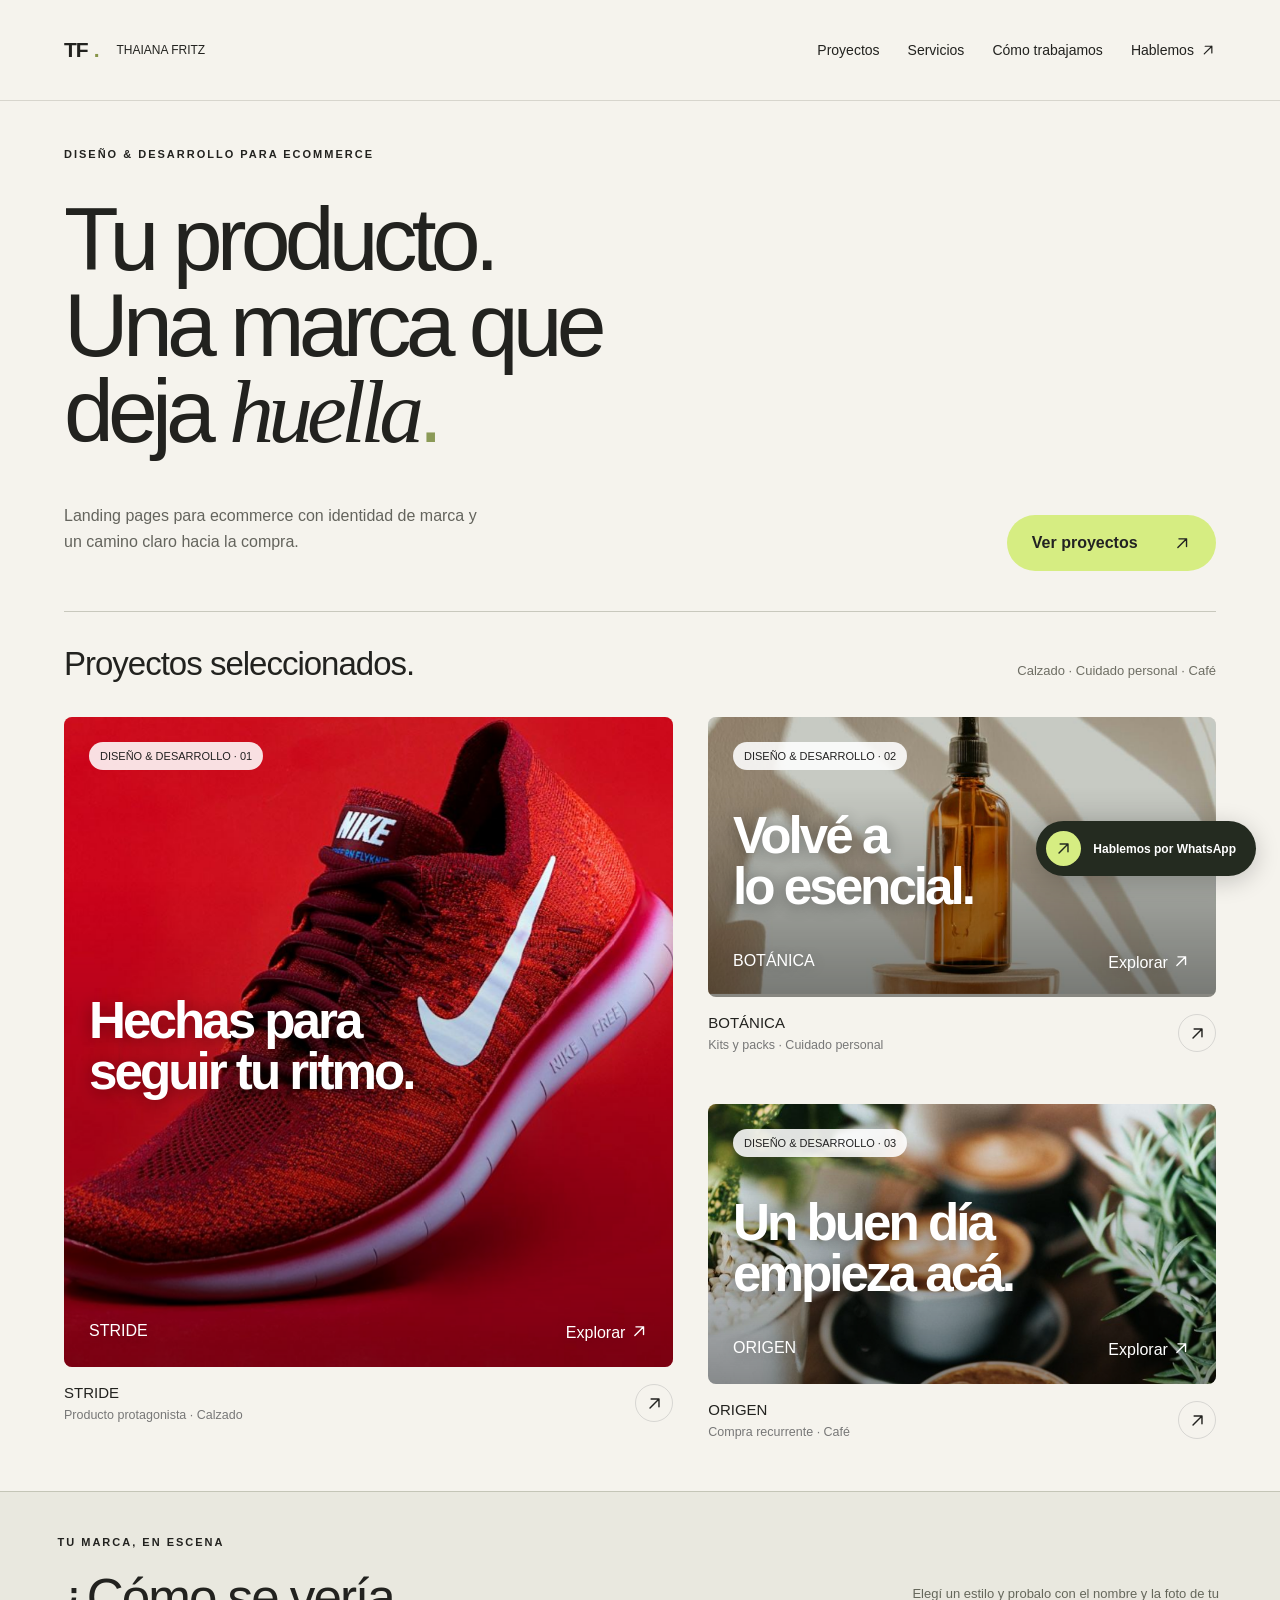
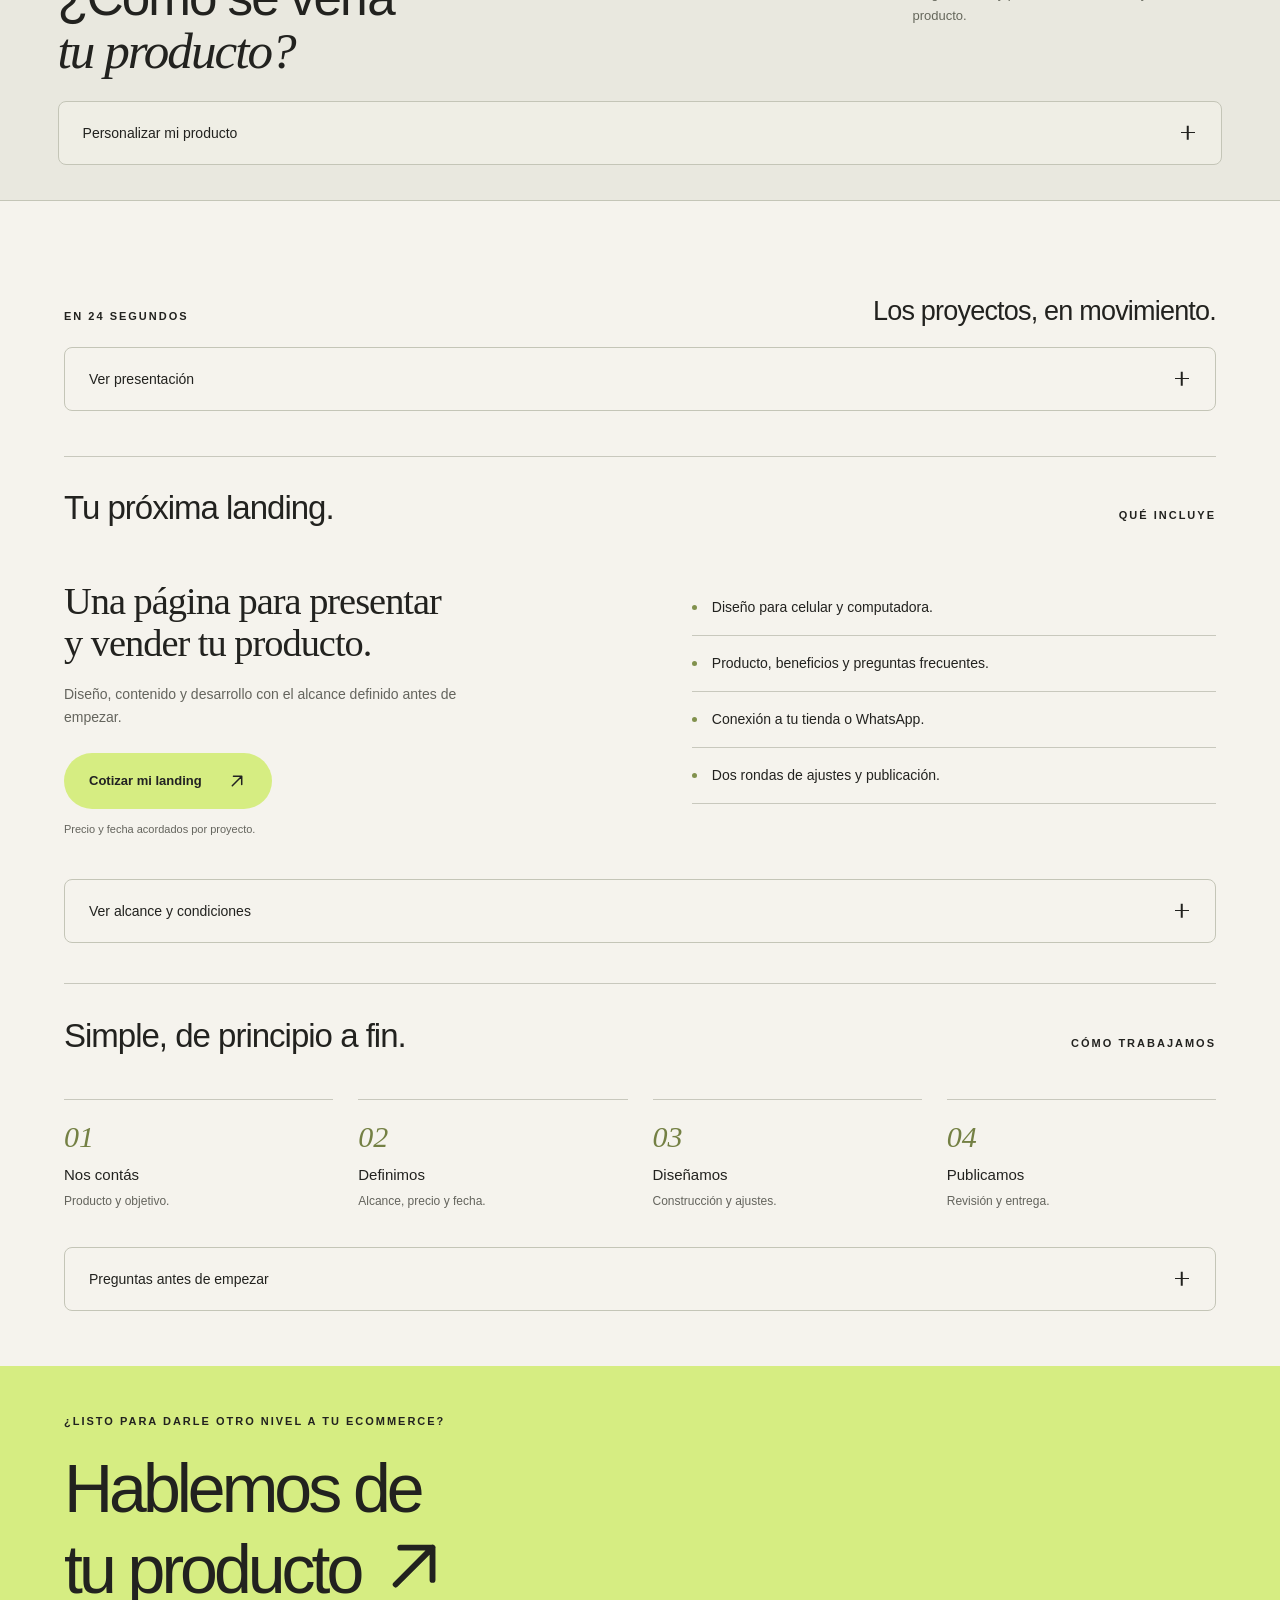
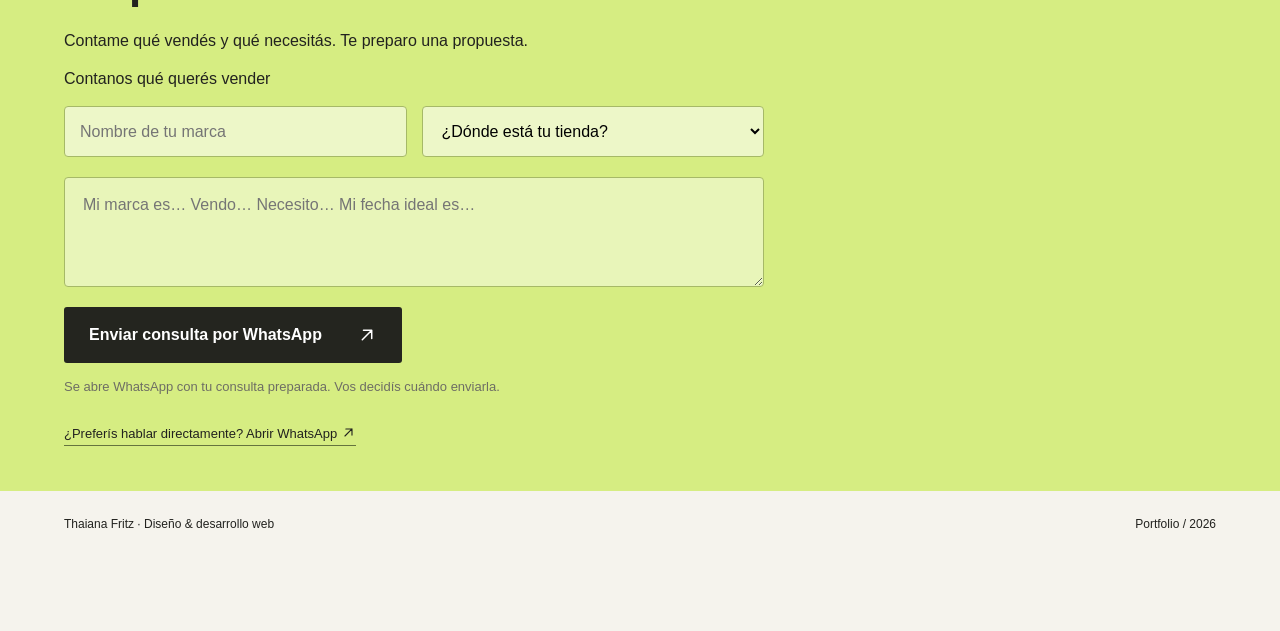
==== commit 0704a3b8: "Simplificar portfolio con proyectos primero y detalles desplegables" ====
--- a/index.html
+++ b/index.html
@@ -1 +1 @@
-<!DOCTYPE html><html lang="es"><head><meta charset="UTF-8"><meta name="viewport" content="width=device-width,initial-scale=1"><meta name="description" content="Diseño y desarrollo de landing pages para ecommerce. Portfolio de Thaiana Fritz."><title>Thaiana Fritz — Ecommerce & Landing Pages</title><link rel="stylesheet" href="/style.css"></head><body class="theme-studio"><div class="scroll-progress" aria-hidden="true"></div><a class="skip-link" href="#contenido">Saltar al contenido</a><nav><a class="brand" href="/">TF<span style="color:#879549">.</span> <span style="font-size:12px;letter-spacing:0;font-weight:400;margin-left:12px">THAIANA FRITZ</span></a><div class="links"><a href="/#proyectos">Proyectos</a><a href="/#servicios">Servicios</a><a href="/#proceso">Cómo trabajamos</a><a href="https://wa.me/5493754660412?text=Hola%20Thaiana%2C%20me%20interesa%20una%20landing%20page%20para%20mi%20ecommerce.%20%C2%BFPodemos%20conversar%20sobre%20mi%20proyecto%3F" target="_blank" rel="noopener noreferrer">Hablemos <svg class="ui-arrow" viewBox="0 0 24 24" aria-hidden="true" focusable="false"><path d="M4 12h16m-7-7 7 7-7 7" transform="rotate(-45 12 12)"/></svg></a></div></nav><main id="contenido"><div class="wrap"><section class="hero"><span class="eyebrow">Diseño & desarrollo para ecommerce</span><h1>Tu producto.<br>Una marca que<br>deja <em>huella</em><span style="color:#8b9a57">.</span></h1><div class="hero-bottom"><p class="intro">Diseño y desarrollo landing pages para ecommerce. Diseño con identidad, mensajes claros y un recorrido pensado para transformar visitas en oportunidades de venta.</p><div class="hero-actions"><a class="btn lime" href="#tu-marca">Ver mi producto acá <span><svg class="ui-arrow" viewBox="0 0 24 24" aria-hidden="true" focusable="false"><path d="M4 12h16m-7-7 7 7-7 7" transform="rotate(-45 12 12)"/></svg></span></a></div></div></section><section class="brand-lab" id="tu-marca" aria-labelledby="lab-title"><div class="lab-intro"><div><span class="eyebrow">NO SOLO LO IMAGINES</span><h2 id="lab-title">El próximo producto<br>podría ser <em>el tuyo.</em></h2></div><p>Tu nombre. Tu producto. Tu estilo.<br>Explorá una dirección visual para tu marca.</p></div><div class="lab-workspace"><div class="lab-controls"><div class="lab-step"><span>01</span><h3>Elegí una dirección.</h3></div><div class="direction-options" role="group" aria-label="Dirección visual"><button class="direction-choice active" data-direction="impacto" aria-pressed="true"><i class="direction-swatch impact-swatch"></i><span>Impacto<small>Fuerte. Directa. Imposible de ignorar.</small></span><b><svg class="ui-arrow" viewBox="0 0 24 24" aria-hidden="true" focusable="false"><path d="M4 12h16m-7-7 7 7-7 7" transform="rotate(-45 12 12)"/></svg></b></button><button class="direction-choice" data-direction="esencial" aria-pressed="false"><i class="direction-swatch essential-swatch"></i><span>Esencial<small>Cálida. Sutil. Con espacio para respirar.</small></span><b><svg class="ui-arrow" viewBox="0 0 24 24" aria-hidden="true" focusable="false"><path d="M4 12h16m-7-7 7 7-7 7" transform="rotate(-45 12 12)"/></svg></b></button><button class="direction-choice" data-direction="editorial" aria-pressed="false"><i class="direction-swatch editorial-swatch"></i><span>Editorial<small>Carácter. Historia. Atención al detalle.</small></span><b><svg class="ui-arrow" viewBox="0 0 24 24" aria-hidden="true" focusable="false"><path d="M4 12h16m-7-7 7 7-7 7" transform="rotate(-45 12 12)"/></svg></b></button></div><div class="lab-step"><span>02</span><h3>Hacelo tuyo.</h3></div><label for="lab-brand">Tu marca</label><input id="lab-brand" maxlength="28" placeholder="Nombre de tu marca" autocomplete="organization"><label for="lab-product">Tu producto</label><input id="lab-product" maxlength="48" placeholder="Nombre de tu producto"><label class="photo-upload" for="lab-photo"><span>＋ Agregar foto de mi producto</span><small>JPG, PNG o WebP · hasta 8 MB</small></label><input type="file" id="lab-photo" accept="image/jpeg,image/png,image/webp"><div class="upload-feedback"><span id="photo-status" aria-live="polite"></span><button id="reset-photo" class="hide" type="button">Quitar foto</button></div><p class="lab-privacy">Tu foto queda en tu navegador; no se envía con la consulta.</p></div><div class="lab-stage"><div class="lab-stage-toolbar"><span><i></i> TU MARCA, EN ESCENA</span><div role="group" aria-label="Formato de vista"><button class="viewport-choice active" data-viewport="wide" aria-pressed="true">Web</button><button class="viewport-choice" data-viewport="phone" aria-pressed="false">Celular</button></div></div><div class="lab-canvas" data-direction="impacto" data-viewport="wide"><div class="lab-mini-nav"><span id="preview-brand">TU MARCA</span><span>EST. 2026 &nbsp; <svg class="ui-arrow" viewBox="0 0 24 24" aria-hidden="true" focusable="false"><path d="M4 12h16m-7-7 7 7-7 7" transform="rotate(-45 12 12)"/></svg></span></div><div class="lab-preview-grid"><div class="lab-preview-copy"><span id="preview-eyebrow">HECHO PARA DESTACAR</span><h3 id="preview-heading">Que se<br>haga notar.</h3><p id="preview-description">Un producto con personalidad merece una presentación a su altura.</p><span class="preview-product" id="preview-product">Tu próximo favorito</span><button id="preview-action" type="button">Lo quiero <span><svg class="ui-arrow" viewBox="0 0 24 24" aria-hidden="true" focusable="false"><path d="M4 12h16m-7-7 7 7-7 7" transform="rotate(-45 12 12)"/></svg></span></button></div><div class="lab-preview-image"><img id="preview-photo" src="/assets/sneaker.jpg" alt="Producto de referencia para explorar la dirección visual" width="1000" height="1200"></div></div><div class="lab-mini-footer"><span>DISEÑO CON IDENTIDAD.</span><span>01 — TU PRÓXIMO PASO</span></div></div><p class="lab-caption">Esta es una primera dirección. La landing se diseña alrededor de tu producto, tu público y tu objetivo.</p></div></div><div class="lab-bottom"><p>¿Encontraste una dirección que va con tu marca?<br><strong>Convirtámosla en tu próxima landing.</strong></p><button id="use-direction" class="btn lime">Quiero esta dirección para mi marca <span><svg class="ui-arrow" viewBox="0 0 24 24" aria-hidden="true" focusable="false"><path d="M4 12h16m-7-7 7 7-7 7" transform="rotate(-45 12 12)"/></svg></span></button></div><p class="lab-status" id="direction-status" aria-live="polite"></p></section><section id="proyectos" class="reveal"><div class="section-top"><h2>Diseño que pone tu producto al frente.</h2><span class="muted">Tres marcas. Tres recorridos de compra.</span></div><div class="work"><a class="card" href="/stride.html"><div class="visual"><img src="/assets/sneaker.jpg" alt="STRIDE: fotografía de producto" loading="lazy"><div class="vtext"><span class="pill">DISEÑO & DESARROLLO · 01</span><strong>Hechas para<br>seguir tu ritmo.</strong><span>STRIDE <span style="float:right">Explorar <svg class="ui-arrow" viewBox="0 0 24 24" aria-hidden="true" focusable="false"><path d="M4 12h16m-7-7 7 7-7 7" transform="rotate(-45 12 12)"/></svg></span></span></div></div><div class="caption"><div>STRIDE<small>Producto protagonista · Calzado</small><p class="project-excerpt">Identidad urbana, elección de talle y una presentación que pone el producto al frente.</p></div><span><svg class="ui-arrow" viewBox="0 0 24 24" aria-hidden="true" focusable="false"><path d="M4 12h16m-7-7 7 7-7 7" transform="rotate(-45 12 12)"/></svg></span></div></a><a class="card" href="/botanica.html"><div class="visual"><img src="/assets/skincare.jpg" alt="BOTÁNICA: fotografía de producto" loading="lazy"><div class="vtext"><span class="pill">DISEÑO & DESARROLLO · 02</span><strong>Volvé a<br>lo esencial.</strong><span>BOTÁNICA <span style="float:right">Explorar <svg class="ui-arrow" viewBox="0 0 24 24" aria-hidden="true" focusable="false"><path d="M4 12h16m-7-7 7 7-7 7" transform="rotate(-45 12 12)"/></svg></span></span></div></div><div class="caption"><div>BOTÁNICA<small>Kits y packs · Cuidado personal</small><p class="project-excerpt">Un universo de marca delicado, comparación de packs y una compra simple.</p></div><span><svg class="ui-arrow" viewBox="0 0 24 24" aria-hidden="true" focusable="false"><path d="M4 12h16m-7-7 7 7-7 7" transform="rotate(-45 12 12)"/></svg></span></div></a><a class="card" href="/origen.html"><div class="visual"><img src="/assets/coffee.jpg" alt="ORIGEN: fotografía de producto" loading="lazy"><div class="vtext"><span class="pill">DISEÑO & DESARROLLO · 03</span><strong>Un buen día<br>empieza acá.</strong><span>ORIGEN <span style="float:right">Explorar <svg class="ui-arrow" viewBox="0 0 24 24" aria-hidden="true" focusable="false"><path d="M4 12h16m-7-7 7 7-7 7" transform="rotate(-45 12 12)"/></svg></span></span></div></div><div class="caption"><div>ORIGEN<small>Compra recurrente · Café</small><p class="project-excerpt">Una experiencia editorial con ayuda para elegir molienda y modalidad de entrega.</p></div><span><svg class="ui-arrow" viewBox="0 0 24 24" aria-hidden="true" focusable="false"><path d="M4 12h16m-7-7 7 7-7 7" transform="rotate(-45 12 12)"/></svg></span></div></a></div></section><section class="showreel-section" id="video" aria-labelledby="showreel-title"><div class="showreel-copy"><span class="eyebrow">UN VISTAZO A LOS PROYECTOS</span><h2 id="showreel-title">24 segundos.<br>Tres formas<br>de destacar.</h2><p>Producto protagonista, packs y compra recurrente. Tres propuestas con una identidad distinta.</p><span class="video-duration">01 / STRIDE &nbsp; 02 / BOTÁNICA &nbsp; 03 / ORIGEN</span></div><div class="showreel-player"><video controls playsinline preload="none" poster="/assets/portfolio-video-poster.jpg" width="960" height="540" aria-label="Presentación de los proyectos de Thaiana Fritz"><source src="/assets/portfolio-presentacion.mp4" type="video/mp4"><track kind="captions" src="/assets/portfolio-es.vtt" srclang="es" label="Español">Tu navegador no puede reproducir el video. <a href="/assets/portfolio-presentacion.mp4">Abrir video</a>.</video><div class="showreel-meta"><span>24 segundos · Sin audio</span><a href="/assets/portfolio-presentacion.mp4" download="Thaiana_Fritz_Portfolio.mp4">Descargar video</a></div><details class="video-transcript"><summary>Leer presentación</summary><p>Diseño y desarrollo de landing pages para ecommerce. STRIDE presenta un producto protagonista y selección de talle. BOTÁNICA compara presentaciones individuales y packs. ORIGEN permite elegir molienda y modalidad de entrega. Hablemos de tu producto en fritzthai.github.io.</p></details></div></section><section id="servicios" class="offer-section"><div class="section-top"><h2>Una landing.<br>Todo lo que necesitás para presentarla bien.</h2><span class="eyebrow">EL SERVICIO</span></div><div class="offer-grid"><div class="offer-lead"><span class="offer-kicker">PARA TU PRODUCTO, PACK O LANZAMIENTO</span><h3>De la primera impresión<br>al botón de compra.</h3><p>Diseñamos una página con identidad de marca, información clara y un recorrido enfocado en el objetivo de tu campaña.</p><a class="btn lime" href="#contacto">Cotizar mi landing <svg class="ui-arrow" viewBox="0 0 24 24" aria-hidden="true" focusable="false"><path d="M4 12h16m-7-7 7 7-7 7" transform="rotate(-45 12 12)"/></svg></a><p class="offer-small">Precio y fecha de entrega definidos antes de empezar.</p></div><div class="offer-includes"><h3>Tu landing incluye</h3><ul><li><span>01</span><div><strong>Diseño para celular y computadora</strong><p>Una composición adaptada a cada pantalla y a la identidad de tu marca.</p></div></li><li><span>02</span><div><strong>Contenido orientado a la compra</strong><p>Presentación del producto, beneficios, preguntas frecuentes y llamados a la acción, con la información que nos compartís.</p></div></li><li><span>03</span><div><strong>Conexión al destino acordado</strong><p>Botón hacia tu producto, carrito o WhatsApp, según las posibilidades de tu plataforma.</p></div></li><li><span>04</span><div><strong>Dos rondas de ajustes</strong><p>Revisamos el diseño y el contenido dentro del alcance acordado.</p></div></li><li><span>05</span><div><strong>Revisión y publicación</strong><p>Comprobamos enlaces, funciones y adaptación de la página antes de entregarla, con accesos y destino definidos.</p></div></li></ul></div></div><div class="offer-handoff"><article><h4>Vos traés</h4><p>Tu producto, fotos, precio, identidad visual y las condiciones de venta. Revisamos juntos qué material falta.</p></article><article><h4>Recibís</h4><p>Una landing publicada en el destino acordado y una guía breve para los cambios que puedas gestionar.</p></article><article><h4>Acordamos antes</h4><p>Plataforma, secciones, integraciones, precio y fecha. Dominio, planes, aplicaciones, anuncios y automatizaciones se presupuestan aparte cuando correspondan.</p></article></div></section><section class="process-section" id="proceso"><div class="section-top"><h2>De tu producto a tu próxima landing.</h2><span class="eyebrow">Así trabajamos</span></div><div class="process-grid"><article><b>01</b><h3>Nos contás.</h3><p>Qué vendés, a quién y qué querés conseguir. Revisamos tu tienda y el material disponible.</p></article><article><b>02</b><h3>Definimos.</h3><p>Acordamos el alcance, la dirección visual y el recorrido de compra. Sabés qué vas a recibir.</p></article><article><b>03</b><h3>Construimos.</h3><p>Diseñamos y desarrollamos la página. Revisamos juntos los detalles antes del lanzamiento.</p></article><article><b>04</b><h3>Publicamos.</h3><p>Comprobamos las funciones acordadas y dejamos la página lista en el destino definido.</p></article></div></section><section class="studio-faq"><div class="section-top"><h2>Antes de arrancar.</h2></div><details><summary>¿Qué necesitás de mi marca?</summary><p>El producto, su precio, fotos, identidad visual y la información de envío y cambios. Revisamos lo que tenés y acordamos qué material falta.</p></details><details><summary>¿Podemos trabajar sobre mi tienda actual?</summary><p>Sí. Primero revisamos tu plataforma y sus posibilidades para definir la implementación adecuada. Si usás Shopify o Tiendanube, contanos qué plan y diseño tenés.</p></details><details><summary>¿Qué ajustes incluye?</summary><p>La propuesta base incluye dos rondas de ajustes sobre diseño y contenido dentro del alcance acordado. Nuevas secciones o funciones se evalúan por separado.</p></details><details><summary>¿Cuánto cuesta y cuánto demora?</summary><p>Te pasamos una propuesta con precio y fecha después de conocer el producto y el alcance. Los acordamos antes de iniciar el trabajo.</p></details><details><summary>¿Incluye anuncios o automatizaciones?</summary><p>Se cotizan por separado cuando el proyecto los necesita. La propuesta detalla las funciones y servicios incluidos.</p></details></section></div><section class="contact" id="contacto"><span class="eyebrow">¿Listo para darle otro nivel a tu ecommerce?</span><h2>Hagamos que<br>tu producto destaque <svg class="ui-arrow" viewBox="0 0 24 24" aria-hidden="true" focusable="false"><path d="M4 12h16m-7-7 7 7-7 7" transform="rotate(-45 12 12)"/></svg></h2><p>Tu marca tiene algo para ofrecer. Construyamos una página que lo comunique. Contame sobre tu producto y el objetivo de tu próximo lanzamiento.</p><label for="brief">Contanos qué querés vender</label><div class="brief-fields"><input id="client-brand" placeholder="Nombre de tu marca" aria-label="Nombre de tu marca"><select id="client-platform" aria-label="Plataforma de tu tienda"><option value="">¿Dónde está tu tienda?</option><option>Tiendanube</option><option>Shopify</option><option>Otra plataforma</option><option>Todavía no tengo tienda</option></select></div><textarea id="brief" maxlength="4000" rows="4" placeholder="Mi marca es… Vendo… Necesito… Mi fecha ideal es…"></textarea><button class="primary" id="copy">Enviar consulta por WhatsApp <svg class="ui-arrow" viewBox="0 0 24 24" aria-hidden="true" focusable="false"><path d="M4 12h16m-7-7 7 7-7 7" transform="rotate(-45 12 12)"/></svg></button><p class="muted" id="copy-state" aria-live="polite">Se abre WhatsApp con tu consulta preparada. Vos decidís cuándo enviarla.</p><a class="direct-whatsapp" href="https://wa.me/5493754660412?text=Hola%20Thaiana%2C%20me%20interesa%20una%20landing%20page%20para%20mi%20ecommerce.%20%C2%BFPodemos%20conversar%20sobre%20mi%20proyecto%3F" target="_blank" rel="noopener noreferrer">¿Preferís hablar directamente? Abrir WhatsApp <svg class="ui-arrow" viewBox="0 0 24 24" aria-hidden="true" focusable="false"><path d="M4 12h16m-7-7 7 7-7 7" transform="rotate(-45 12 12)"/></svg></a></section></main><footer class="footer"><span>Thaiana Fritz · Diseño & desarrollo web</span><span>Portfolio / 2026</span></footer><a class="whatsapp-float" href="https://wa.me/5493754660412?text=Hola%20Thaiana%2C%20me%20interesa%20una%20landing%20page%20para%20mi%20ecommerce.%20%C2%BFPodemos%20conversar%20sobre%20mi%20proyecto%3F" target="_blank" rel="noopener noreferrer" aria-label="Contactar a Thaiana por WhatsApp"><span aria-hidden="true"><svg class="ui-arrow" viewBox="0 0 24 24" aria-hidden="true" focusable="false"><path d="M4 12h16m-7-7 7 7-7 7" transform="rotate(-45 12 12)"/></svg></span> Hablemos por WhatsApp</a><div class="toast hide" role="status"></div><script src="/app.js"></script></body></html>+<!DOCTYPE html><html lang="es"><head><meta charset="UTF-8"><meta name="viewport" content="width=device-width,initial-scale=1"><meta name="description" content="Diseño y desarrollo de landing pages para ecommerce. Portfolio de Thaiana Fritz."><title>Thaiana Fritz — Ecommerce & Landing Pages</title><link rel="stylesheet" href="/style.css"></head><body class="theme-studio"><div class="scroll-progress" aria-hidden="true"></div><a class="skip-link" href="#contenido">Saltar al contenido</a><nav><a class="brand" href="/">TF<span style="color:#879549">.</span> <span style="font-size:12px;letter-spacing:0;font-weight:400;margin-left:12px">THAIANA FRITZ</span></a><div class="links"><a href="/#proyectos">Proyectos</a><a href="/#servicios">Servicios</a><a href="/#proceso">Cómo trabajamos</a><a href="https://wa.me/5493754660412?text=Hola%20Thaiana%2C%20me%20interesa%20una%20landing%20page%20para%20mi%20ecommerce.%20%C2%BFPodemos%20conversar%20sobre%20mi%20proyecto%3F" target="_blank" rel="noopener noreferrer">Hablemos <svg class="ui-arrow" viewBox="0 0 24 24" aria-hidden="true" focusable="false"><path d="M4 12h16m-7-7 7 7-7 7" transform="rotate(-45 12 12)"/></svg></a></div></nav><main id="contenido"><div class="wrap"><section class="hero"><span class="eyebrow">Diseño & desarrollo para ecommerce</span><h1>Tu producto.<br>Una marca que<br>deja <em>huella</em><span style="color:#8b9a57">.</span></h1><div class="hero-bottom"><p class="intro">Landing pages para ecommerce con identidad de marca y un camino claro hacia la compra.</p><div class="hero-actions"><a class="btn lime" href="#proyectos">Ver proyectos <span><svg class="ui-arrow" viewBox="0 0 24 24" aria-hidden="true" focusable="false"><path d="M4 12h16m-7-7 7 7-7 7" transform="rotate(-45 12 12)"/></svg></span></a></div></div></section><section id="proyectos" class="reveal"><div class="section-top"><h2>Proyectos seleccionados.</h2><span class="muted">Calzado · Cuidado personal · Café</span></div><div class="work"><a class="card" href="/stride.html"><div class="visual"><img src="/assets/sneaker.jpg" alt="STRIDE: fotografía de producto" loading="lazy"><div class="vtext"><span class="pill">DISEÑO & DESARROLLO · 01</span><strong>Hechas para<br>seguir tu ritmo.</strong><span>STRIDE <span style="float:right">Explorar <svg class="ui-arrow" viewBox="0 0 24 24" aria-hidden="true" focusable="false"><path d="M4 12h16m-7-7 7 7-7 7" transform="rotate(-45 12 12)"/></svg></span></span></div></div><div class="caption"><div>STRIDE<small>Producto protagonista · Calzado</small></div><span><svg class="ui-arrow" viewBox="0 0 24 24" aria-hidden="true" focusable="false"><path d="M4 12h16m-7-7 7 7-7 7" transform="rotate(-45 12 12)"/></svg></span></div></a><a class="card" href="/botanica.html"><div class="visual"><img src="/assets/skincare.jpg" alt="BOTÁNICA: fotografía de producto" loading="lazy"><div class="vtext"><span class="pill">DISEÑO & DESARROLLO · 02</span><strong>Volvé a<br>lo esencial.</strong><span>BOTÁNICA <span style="float:right">Explorar <svg class="ui-arrow" viewBox="0 0 24 24" aria-hidden="true" focusable="false"><path d="M4 12h16m-7-7 7 7-7 7" transform="rotate(-45 12 12)"/></svg></span></span></div></div><div class="caption"><div>BOTÁNICA<small>Kits y packs · Cuidado personal</small></div><span><svg class="ui-arrow" viewBox="0 0 24 24" aria-hidden="true" focusable="false"><path d="M4 12h16m-7-7 7 7-7 7" transform="rotate(-45 12 12)"/></svg></span></div></a><a class="card" href="/origen.html"><div class="visual"><img src="/assets/coffee.jpg" alt="ORIGEN: fotografía de producto" loading="lazy"><div class="vtext"><span class="pill">DISEÑO & DESARROLLO · 03</span><strong>Un buen día<br>empieza acá.</strong><span>ORIGEN <span style="float:right">Explorar <svg class="ui-arrow" viewBox="0 0 24 24" aria-hidden="true" focusable="false"><path d="M4 12h16m-7-7 7 7-7 7" transform="rotate(-45 12 12)"/></svg></span></span></div></div><div class="caption"><div>ORIGEN<small>Compra recurrente · Café</small></div><span><svg class="ui-arrow" viewBox="0 0 24 24" aria-hidden="true" focusable="false"><path d="M4 12h16m-7-7 7 7-7 7" transform="rotate(-45 12 12)"/></svg></span></div></a></div></section><section class="brand-lab" id="tu-marca" aria-labelledby="lab-title"><div class="lab-intro"><div><span class="eyebrow">TU MARCA, EN ESCENA</span><h2 id="lab-title">¿Cómo se vería<br><em>tu producto?</em></h2></div><p>Elegí un estilo y probalo con el nombre y la foto de tu producto.</p></div><details class="content-disclosure" id="lab-disclosure"><summary>Personalizar mi producto<span class="disclosure-plus" aria-hidden="true"></span></summary><div class="disclosure-body"><div class="lab-workspace"><div class="lab-controls"><div class="lab-step"><span>01</span><h3>Elegí una dirección.</h3></div><div class="direction-options" role="group" aria-label="Dirección visual"><button class="direction-choice active" data-direction="impacto" aria-pressed="true"><i class="direction-swatch impact-swatch"></i><span>Impacto<small>Fuerte. Directa. Imposible de ignorar.</small></span><b><svg class="ui-arrow" viewBox="0 0 24 24" aria-hidden="true" focusable="false"><path d="M4 12h16m-7-7 7 7-7 7" transform="rotate(-45 12 12)"/></svg></b></button><button class="direction-choice" data-direction="esencial" aria-pressed="false"><i class="direction-swatch essential-swatch"></i><span>Esencial<small>Cálida. Sutil. Con espacio para respirar.</small></span><b><svg class="ui-arrow" viewBox="0 0 24 24" aria-hidden="true" focusable="false"><path d="M4 12h16m-7-7 7 7-7 7" transform="rotate(-45 12 12)"/></svg></b></button><button class="direction-choice" data-direction="editorial" aria-pressed="false"><i class="direction-swatch editorial-swatch"></i><span>Editorial<small>Carácter. Historia. Atención al detalle.</small></span><b><svg class="ui-arrow" viewBox="0 0 24 24" aria-hidden="true" focusable="false"><path d="M4 12h16m-7-7 7 7-7 7" transform="rotate(-45 12 12)"/></svg></b></button></div><div class="lab-step"><span>02</span><h3>Hacelo tuyo.</h3></div><label for="lab-brand">Tu marca</label><input id="lab-brand" maxlength="28" placeholder="Nombre de tu marca" autocomplete="organization"><label for="lab-product">Tu producto</label><input id="lab-product" maxlength="48" placeholder="Nombre de tu producto"><label class="photo-upload" for="lab-photo"><span>＋ Agregar foto de mi producto</span><small>JPG, PNG o WebP · hasta 8 MB</small></label><input type="file" id="lab-photo" accept="image/jpeg,image/png,image/webp"><div class="upload-feedback"><span id="photo-status" aria-live="polite"></span><button id="reset-photo" class="hide" type="button">Quitar foto</button></div><p class="lab-privacy">Tu foto queda en tu navegador; no se envía con la consulta.</p></div><div class="lab-stage"><div class="lab-stage-toolbar"><span><i></i> TU MARCA, EN ESCENA</span><div role="group" aria-label="Formato de vista"><button class="viewport-choice active" data-viewport="wide" aria-pressed="true">Web</button><button class="viewport-choice" data-viewport="phone" aria-pressed="false">Celular</button></div></div><div class="lab-canvas" data-direction="impacto" data-viewport="wide"><div class="lab-mini-nav"><span id="preview-brand">TU MARCA</span><span>EST. 2026 &nbsp; <svg class="ui-arrow" viewBox="0 0 24 24" aria-hidden="true" focusable="false"><path d="M4 12h16m-7-7 7 7-7 7" transform="rotate(-45 12 12)"/></svg></span></div><div class="lab-preview-grid"><div class="lab-preview-copy"><span id="preview-eyebrow">HECHO PARA DESTACAR</span><h3 id="preview-heading">Que se<br>haga notar.</h3><p id="preview-description">Un producto con personalidad merece una presentación a su altura.</p><span class="preview-product" id="preview-product">Tu próximo favorito</span><button id="preview-action" type="button">Lo quiero <span><svg class="ui-arrow" viewBox="0 0 24 24" aria-hidden="true" focusable="false"><path d="M4 12h16m-7-7 7 7-7 7" transform="rotate(-45 12 12)"/></svg></span></button></div><div class="lab-preview-image"><img id="preview-photo" loading="lazy" src="/assets/sneaker.jpg" alt="Producto de referencia para explorar la dirección visual" width="1000" height="1200"></div></div><div class="lab-mini-footer"><span>DISEÑO CON IDENTIDAD.</span><span>01 — TU PRÓXIMO PASO</span></div></div><p class="lab-caption">Esta es una primera dirección. La landing se diseña alrededor de tu producto, tu público y tu objetivo.</p></div></div><div class="lab-bottom"><p>¿Encontraste una dirección que va con tu marca?<br><strong>Convirtámosla en tu próxima landing.</strong></p><button id="use-direction" class="btn lime">Quiero esta dirección para mi marca <span><svg class="ui-arrow" viewBox="0 0 24 24" aria-hidden="true" focusable="false"><path d="M4 12h16m-7-7 7 7-7 7" transform="rotate(-45 12 12)"/></svg></span></button></div><p class="lab-status" id="direction-status" aria-live="polite"></p></div></details></section><section class="showreel-section" id="video" aria-labelledby="showreel-title"><div class="compact-heading"><span class="eyebrow">EN 24 SEGUNDOS</span><h2 id="showreel-title">Los proyectos, en movimiento.</h2></div><details class="content-disclosure" id="video-disclosure"><summary>Ver presentación<span class="disclosure-plus" aria-hidden="true"></span></summary><div class="disclosure-body"><div class="showreel-player"><video controls playsinline preload="none" poster="/assets/portfolio-video-poster.jpg" width="960" height="540" aria-label="Presentación de los proyectos de Thaiana Fritz"><source src="/assets/portfolio-presentacion.mp4" type="video/mp4"><track kind="captions" src="/assets/portfolio-es.vtt" srclang="es" label="Español">Tu navegador no puede reproducir el video. <a href="/assets/portfolio-presentacion.mp4">Abrir video</a>.</video><div class="showreel-meta"><span>24 segundos · Sin audio</span><a href="/assets/portfolio-presentacion.mp4" download="Thaiana_Fritz_Portfolio.mp4">Descargar video</a></div><details class="video-transcript"><summary>Leer presentación</summary><p>Diseño y desarrollo de landing pages para ecommerce. STRIDE presenta un producto protagonista y selección de talle. BOTÁNICA compara presentaciones individuales y packs. ORIGEN permite elegir molienda y modalidad de entrega. Hablemos de tu producto en fritzthai.github.io.</p></details></div></div></details></section><section id="servicios" class="offer-section"><div class="section-top"><h2>Tu próxima landing.</h2><span class="eyebrow">QUÉ INCLUYE</span></div><div class="offer-compact"><div><h3>Una página para presentar<br>y vender tu producto.</h3><p>Diseño, contenido y desarrollo con el alcance definido antes de empezar.</p><a class="btn lime" href="#contacto">Cotizar mi landing <svg class="ui-arrow" viewBox="0 0 24 24" aria-hidden="true" focusable="false"><path d="M4 12h16m-7-7 7 7-7 7" transform="rotate(-45 12 12)"/></svg></a><p class="offer-small">Precio y fecha acordados por proyecto.</p></div><ul class="offer-summary"><li>Diseño para celular y computadora.</li><li>Producto, beneficios y preguntas frecuentes.</li><li>Conexión a tu tienda o WhatsApp.</li><li>Dos rondas de ajustes y publicación.</li></ul></div><details class="content-disclosure offer-disclosure"><summary>Ver alcance y condiciones<span class="disclosure-plus" aria-hidden="true"></span></summary><div class="disclosure-body"><div class="offer-includes"><h3>Tu landing incluye</h3><ul><li><span>01</span><div><strong>Diseño para celular y computadora</strong><p>Una composición adaptada a cada pantalla y a la identidad de tu marca.</p></div></li><li><span>02</span><div><strong>Contenido orientado a la compra</strong><p>Presentación del producto, beneficios, preguntas frecuentes y llamados a la acción, con la información que nos compartís.</p></div></li><li><span>03</span><div><strong>Conexión al destino acordado</strong><p>Botón hacia tu producto, carrito o WhatsApp, según las posibilidades de tu plataforma.</p></div></li><li><span>04</span><div><strong>Dos rondas de ajustes</strong><p>Revisamos el diseño y el contenido dentro del alcance acordado.</p></div></li><li><span>05</span><div><strong>Revisión y publicación</strong><p>Comprobamos enlaces, funciones y adaptación de la página antes de entregarla, con accesos y destino definidos.</p></div></li></ul></div><div class="offer-handoff"><article><h4>Vos traés</h4><p>Tu producto, fotos, precio, identidad visual y las condiciones de venta. Revisamos juntos qué material falta.</p></article><article><h4>Recibís</h4><p>Una landing publicada en el destino acordado y una guía breve para los cambios que puedas gestionar.</p></article><article><h4>Acordamos antes</h4><p>Plataforma, secciones, integraciones, precio y fecha. Dominio, planes, aplicaciones, anuncios y automatizaciones se presupuestan aparte cuando correspondan.</p></article></div></div></details></section><section class="process-section" id="proceso"><div class="section-top"><h2>Simple, de principio a fin.</h2><span class="eyebrow">CÓMO TRABAJAMOS</span></div><ol class="process-compact"><li><span>01</span><strong>Nos contás</strong><p>Producto y objetivo.</p></li><li><span>02</span><strong>Definimos</strong><p>Alcance, precio y fecha.</p></li><li><span>03</span><strong>Diseñamos</strong><p>Construcción y ajustes.</p></li><li><span>04</span><strong>Publicamos</strong><p>Revisión y entrega.</p></li></ol></section><section class="studio-faq compact-faq"><details class="content-disclosure"><summary>Preguntas antes de empezar<span class="disclosure-plus" aria-hidden="true"></span></summary><div class="disclosure-body"><details><summary>¿Qué necesitás de mi marca?</summary><p>El producto, su precio, fotos, identidad visual y la información de envío y cambios. Revisamos lo que tenés y acordamos qué material falta.</p></details><details><summary>¿Podemos trabajar sobre mi tienda actual?</summary><p>Sí. Primero revisamos tu plataforma y sus posibilidades para definir la implementación adecuada. Si usás Shopify o Tiendanube, contanos qué plan y diseño tenés.</p></details><details><summary>¿Qué ajustes incluye?</summary><p>La propuesta base incluye dos rondas de ajustes sobre diseño y contenido dentro del alcance acordado. Nuevas secciones o funciones se evalúan por separado.</p></details><details><summary>¿Cuánto cuesta y cuánto demora?</summary><p>Te pasamos una propuesta con precio y fecha después de conocer el producto y el alcance. Los acordamos antes de iniciar el trabajo.</p></details><details><summary>¿Incluye anuncios o automatizaciones?</summary><p>Se cotizan por separado cuando el proyecto los necesita. La propuesta detalla las funciones y servicios incluidos.</p></details></div></details></section></div><section class="contact" id="contacto"><span class="eyebrow">¿Listo para darle otro nivel a tu ecommerce?</span><h2>Hablemos de<br>tu producto <svg class="ui-arrow" viewBox="0 0 24 24" aria-hidden="true" focusable="false"><path d="M4 12h16m-7-7 7 7-7 7" transform="rotate(-45 12 12)"/></svg></h2><p>Contame qué vendés y qué necesitás. Te preparo una propuesta.</p><label for="brief">Contanos qué querés vender</label><div class="brief-fields"><input id="client-brand" placeholder="Nombre de tu marca" aria-label="Nombre de tu marca"><select id="client-platform" aria-label="Plataforma de tu tienda"><option value="">¿Dónde está tu tienda?</option><option>Tiendanube</option><option>Shopify</option><option>Otra plataforma</option><option>Todavía no tengo tienda</option></select></div><textarea id="brief" maxlength="4000" rows="4" placeholder="Mi marca es… Vendo… Necesito… Mi fecha ideal es…"></textarea><button class="primary" id="copy">Enviar consulta por WhatsApp <svg class="ui-arrow" viewBox="0 0 24 24" aria-hidden="true" focusable="false"><path d="M4 12h16m-7-7 7 7-7 7" transform="rotate(-45 12 12)"/></svg></button><p class="muted" id="copy-state" aria-live="polite">Se abre WhatsApp con tu consulta preparada. Vos decidís cuándo enviarla.</p><a class="direct-whatsapp" href="https://wa.me/5493754660412?text=Hola%20Thaiana%2C%20me%20interesa%20una%20landing%20page%20para%20mi%20ecommerce.%20%C2%BFPodemos%20conversar%20sobre%20mi%20proyecto%3F" target="_blank" rel="noopener noreferrer">¿Preferís hablar directamente? Abrir WhatsApp <svg class="ui-arrow" viewBox="0 0 24 24" aria-hidden="true" focusable="false"><path d="M4 12h16m-7-7 7 7-7 7" transform="rotate(-45 12 12)"/></svg></a></section></main><footer class="footer"><span>Thaiana Fritz · Diseño & desarrollo web</span><span>Portfolio / 2026</span></footer><a class="whatsapp-float" href="https://wa.me/5493754660412?text=Hola%20Thaiana%2C%20me%20interesa%20una%20landing%20page%20para%20mi%20ecommerce.%20%C2%BFPodemos%20conversar%20sobre%20mi%20proyecto%3F" target="_blank" rel="noopener noreferrer" aria-label="Contactar a Thaiana por WhatsApp"><span aria-hidden="true"><svg class="ui-arrow" viewBox="0 0 24 24" aria-hidden="true" focusable="false"><path d="M4 12h16m-7-7 7 7-7 7" transform="rotate(-45 12 12)"/></svg></span> Hablemos por WhatsApp</a><div class="toast hide" role="status"></div><script src="/app.js"></script></body></html>
--- a/style.css
+++ b/style.css
@@ -35,3 +35,6 @@
 /* Clear scope and a short, optional project film */
 .showreel-section{display:grid;grid-template-columns:.85fr 1.5fr;gap:8%;align-items:center;padding:60px 0 75px;border-top:1px solid #c8c8bd}.showreel-copy h2{font-size:clamp(35px,4vw,58px);line-height:1.05;letter-spacing:-2px;font-weight:500;margin:23px 0}.showreel-copy>p{max-width:320px;font-size:14px;color:#64645d}.video-duration{font-size:9px;letter-spacing:1px;display:block;margin-top:25px;line-height:1.8}.showreel-player{min-width:0}.showreel-player video{display:block;width:100%;height:auto;aspect-ratio:16/9;background:#181918;border-radius:8px;box-shadow:0 12px 35px #0001}.showreel-meta{display:flex;justify-content:space-between;gap:20px;font-size:11px;color:#64645d;margin-top:15px}.showreel-meta a{text-decoration:underline;text-underline-offset:4px}.video-transcript{margin-top:15px;padding:12px 0;font-size:11px;border-top:1px solid #c8c8bd}.video-transcript p{font-size:12px;max-width:600px;color:#64645d}.offer-section .section-top h2{line-height:1.1}.offer-grid{display:grid;grid-template-columns:1fr 1.1fr;gap:10%;padding:25px 0 45px}.offer-kicker{font-size:10px;letter-spacing:1.4px;color:#667744}.offer-lead h3{font:normal clamp(31px,3vw,45px)/1.15 Georgia,serif;letter-spacing:-1.5px;margin:20px 0}.offer-lead>p{max-width:420px;color:#64645d}.offer-lead .btn{margin-top:20px;border-radius:35px;font-size:13px;gap:25px}.offer-lead .offer-small{font-size:11px;line-height:1.5}.offer-includes>h3{font-size:15px;font-weight:500;margin:0 0 20px}.offer-includes ul{list-style:none;padding:0;margin:0}.offer-includes li{display:flex;gap:20px;padding:19px 0;border-top:1px solid #c8c8bd}.offer-includes li>span{font:italic 22px Georgia,serif;color:#748044}.offer-includes strong{font-size:14px;font-weight:500}.offer-includes li p{font-size:12px;color:#64645d;margin:8px 0 0;line-height:1.6}.offer-handoff{display:grid;grid-template-columns:1fr 1fr 1.2fr;gap:35px;padding:25px 0 45px;border-top:1px solid #c8c8bd}.offer-handoff h4{font-size:13px;font-weight:500}.offer-handoff p{font-size:12px;color:#64645d;line-height:1.7}.theme-studio nav a{min-height:44px;display:inline-flex;align-items:center;gap:6px}.viewport-choice{min-height:40px}.photo-upload{min-height:62px}.lab-stage-toolbar{flex-wrap:wrap}.lab-stage-toolbar>div{flex-shrink:0}video:focus-visible{outline:3px solid #72823d;outline-offset:5px}.drawer button,.showreel-meta a{min-height:44px}.showreel-meta a{display:inline-flex;align-items:center}.whatsapp-float{bottom:max(24px,env(safe-area-inset-bottom))}.sticky-purchase{bottom:max(20px,env(safe-area-inset-bottom))}.studio-faq summary{line-height:1.6}button{touch-action:manipulation}input,select,textarea{max-width:100%}
 @media(max-width:760px){.showreel-section{grid-template-columns:1fr;gap:25px;padding:40px 0}.showreel-copy h2{font-size:39px}.showreel-copy>p{max-width:100%}.video-duration{margin-top:16px}.showreel-player video{border-radius:5px}.showreel-meta{font-size:10px;align-items:center;margin-top:8px}.offer-grid{grid-template-columns:1fr;gap:30px;padding-top:15px}.offer-section .section-top h2{font-size:31px;letter-spacing:-1px}.offer-lead h3{font-size:35px}.offer-lead>p{font-size:14px}.offer-lead .btn{min-height:54px}.offer-handoff{grid-template-columns:1fr;gap:5px;padding-top:10px}.offer-handoff h4{margin-bottom:5px}.offer-handoff p{margin-top:5px}.offer-includes li{padding:20px 0}.viewport-choice{min-height:44px;padding:10px 13px}.direction-choice{min-height:100px}.brief-fields input,.brief-fields select,.contact textarea,.lab-controls>input:not([type=file]){font-size:16px}.whatsapp-float{bottom:max(14px,env(safe-area-inset-bottom))}.sticky-purchase{bottom:max(12px,env(safe-area-inset-bottom))}.theme-studio .contact h2{font-size:clamp(34px,9vw,58px);letter-spacing:-2px}.theme-studio .contact h2>.ui-arrow{display:none}.showreel-meta a{min-height:44px}.theme-studio nav .brand{min-width:0}.theme-studio nav .links a{min-height:44px}}
+/* Progressive detail: work first, explanations on demand */
+.content-disclosure{border:1px solid #c4c5b7;border-radius:8px;padding:0;background:transparent}.content-disclosure>summary{display:flex;justify-content:space-between;align-items:center;gap:20px;list-style:none;padding:20px 24px;font-size:14px;font-weight:500;cursor:pointer;min-height:62px}.content-disclosure>summary::-webkit-details-marker{display:none}.content-disclosure>summary:hover{background:#ffffff40}.content-disclosure>summary:focus-visible{outline:3px solid #72823d;outline-offset:3px;border-radius:8px}.disclosure-plus{position:relative;width:18px;height:18px;flex:0 0 18px}.disclosure-plus:before,.disclosure-plus:after{content:'';position:absolute;top:8px;left:2px;width:14px;height:1.5px;background:currentColor}.disclosure-plus:after{rotate:90deg;transition:rotate .2s}.content-disclosure[open]>summary .disclosure-plus:after{rotate:0deg}.content-disclosure[open]>summary{border-bottom:1px solid #c4c5b7}.disclosure-body{padding:25px}.content-disclosure:not([open])>.disclosure-body{display:none}.brand-lab{margin-top:35px;padding-top:40px;padding-bottom:35px}.brand-lab .lab-intro{align-items:center;margin-bottom:24px}.brand-lab .lab-intro h2{font-size:clamp(32px,4vw,52px);letter-spacing:-2px}.brand-lab .lab-intro>p{max-width:310px}.brand-lab .content-disclosure{background:#f5f3ed70}.brand-lab .lab-bottom{margin-top:24px}.showreel-section{display:block;padding:30px 0 45px;border-top:0}.compact-heading{display:flex;align-items:baseline;justify-content:space-between;gap:25px;margin-bottom:20px}.compact-heading h2{font-size:27px;font-weight:500;letter-spacing:-.8px;margin:0}.showreel-player{max-width:900px;margin:auto}.offer-compact{display:grid;grid-template-columns:1fr 1fr;gap:9%;padding:20px 0 30px}.offer-compact h3{font:normal clamp(29px,3vw,40px)/1.1 Georgia,serif;letter-spacing:-1px;margin:0 0 18px}.offer-compact p{font-size:14px;color:#64645d;max-width:410px}.offer-compact .btn{border-radius:35px;font-size:13px;gap:25px;margin-top:10px}.offer-compact .offer-small{font-size:11px}.offer-summary{list-style:none;margin:0;padding:0}.offer-summary li{border-bottom:1px solid #c8c8bd;padding:17px 0 17px 20px;font-size:14px;position:relative;line-height:1.5}.offer-summary li:before{content:'';position:absolute;width:5px;height:5px;background:#81914d;border-radius:50%;left:0;top:25px}.offer-disclosure{margin-bottom:40px}.offer-disclosure .offer-includes{max-width:780px}.offer-disclosure .offer-handoff{margin-top:25px;padding-bottom:5px}.process-compact{list-style:none;display:grid;grid-template-columns:repeat(4,1fr);gap:25px;padding:10px 0 35px;margin:0}.process-compact li{border-top:1px solid #c8c8bd;padding-top:20px}.process-compact span{display:block;font:italic 30px Georgia,serif;color:#748044;margin-bottom:12px}.process-compact strong{font-size:15px;font-weight:500}.process-compact p{font-size:12px;color:#64645d;margin:8px 0 0}.compact-faq{padding-bottom:25px}.compact-faq .disclosure-body{padding-top:0;padding-bottom:0}.compact-faq .disclosure-body>details:first-child{border-top:0}.compact-faq .disclosure-body>details{font-size:13px}.compact-faq .disclosure-body>details>p{font-size:12px}.theme-studio .hero{padding-top:45px;padding-bottom:40px}.theme-studio .hero h1{font-size:clamp(48px,7vw,100px)}.theme-studio .hero .intro{max-width:420px}.theme-studio .section-top{padding-top:25px}.theme-studio .section-top h2{margin-top:8px;margin-bottom:12px}.theme-studio .contact{padding-top:45px;padding-bottom:45px}.theme-studio .contact h2{font-size:clamp(38px,5.5vw,68px)}
+@media(max-width:760px){.theme-studio .hero{padding-top:28px;padding-bottom:30px}.theme-studio .hero h1{font-size:clamp(42px,11.8vw,70px)}.theme-studio .hero .intro{margin-top:22px;font-size:14px}.theme-studio .hero-actions{margin-top:18px}.theme-studio .card:first-child .visual,.theme-studio .visual{min-height:280px}.theme-studio .vtext strong{font-size:38px;letter-spacing:-2px}.theme-studio .work{gap:20px}.theme-studio .caption{padding:13px 0 8px}.theme-studio .caption small{font-size:11px}.theme-studio .section-top h2{font-size:28px}.brand-lab{margin-top:28px;margin-bottom:25px;padding:30px 5% 25px}.brand-lab .lab-intro h2{font-size:35px}.brand-lab .lab-intro>p{margin-top:16px;margin-bottom:0;font-size:12px;max-width:100%}.content-disclosure>summary{padding:17px 18px;font-size:13px;min-height:58px}.disclosure-body{padding:17px 12px}.compact-heading{display:block;margin-bottom:17px}.compact-heading h2{font-size:26px;margin-top:12px}.showreel-section{padding:15px 0 30px}.showreel-section .disclosure-body{padding:12px}.offer-compact{grid-template-columns:1fr;gap:15px;padding-top:10px}.offer-compact h3{font-size:31px}.offer-compact>div>p{font-size:13px}.offer-summary li{padding-top:13px;padding-bottom:13px;font-size:13px}.offer-summary li:before{top:21px}.offer-disclosure{margin-bottom:25px}.offer-disclosure .offer-handoff{gap:10px}.process-compact{grid-template-columns:1fr 1fr;gap:22px;padding-bottom:30px}.process-compact li{padding-top:13px}.process-compact span{font-size:25px;margin-bottom:8px}.process-compact strong{font-size:14px}.process-compact p{font-size:11px}.compact-faq{padding-bottom:15px}.theme-studio .contact{padding-top:30px;padding-bottom:35px}.theme-studio .contact h2{font-size:40px}.theme-studio .contact>p:not(.muted){font-size:14px}.theme-studio .contact textarea{margin-top:15px}.brand-lab .lab-workspace{gap:20px}.brand-lab .lab-stage{padding:10px}.content-disclosure .lab-intro{margin-bottom:15px}}
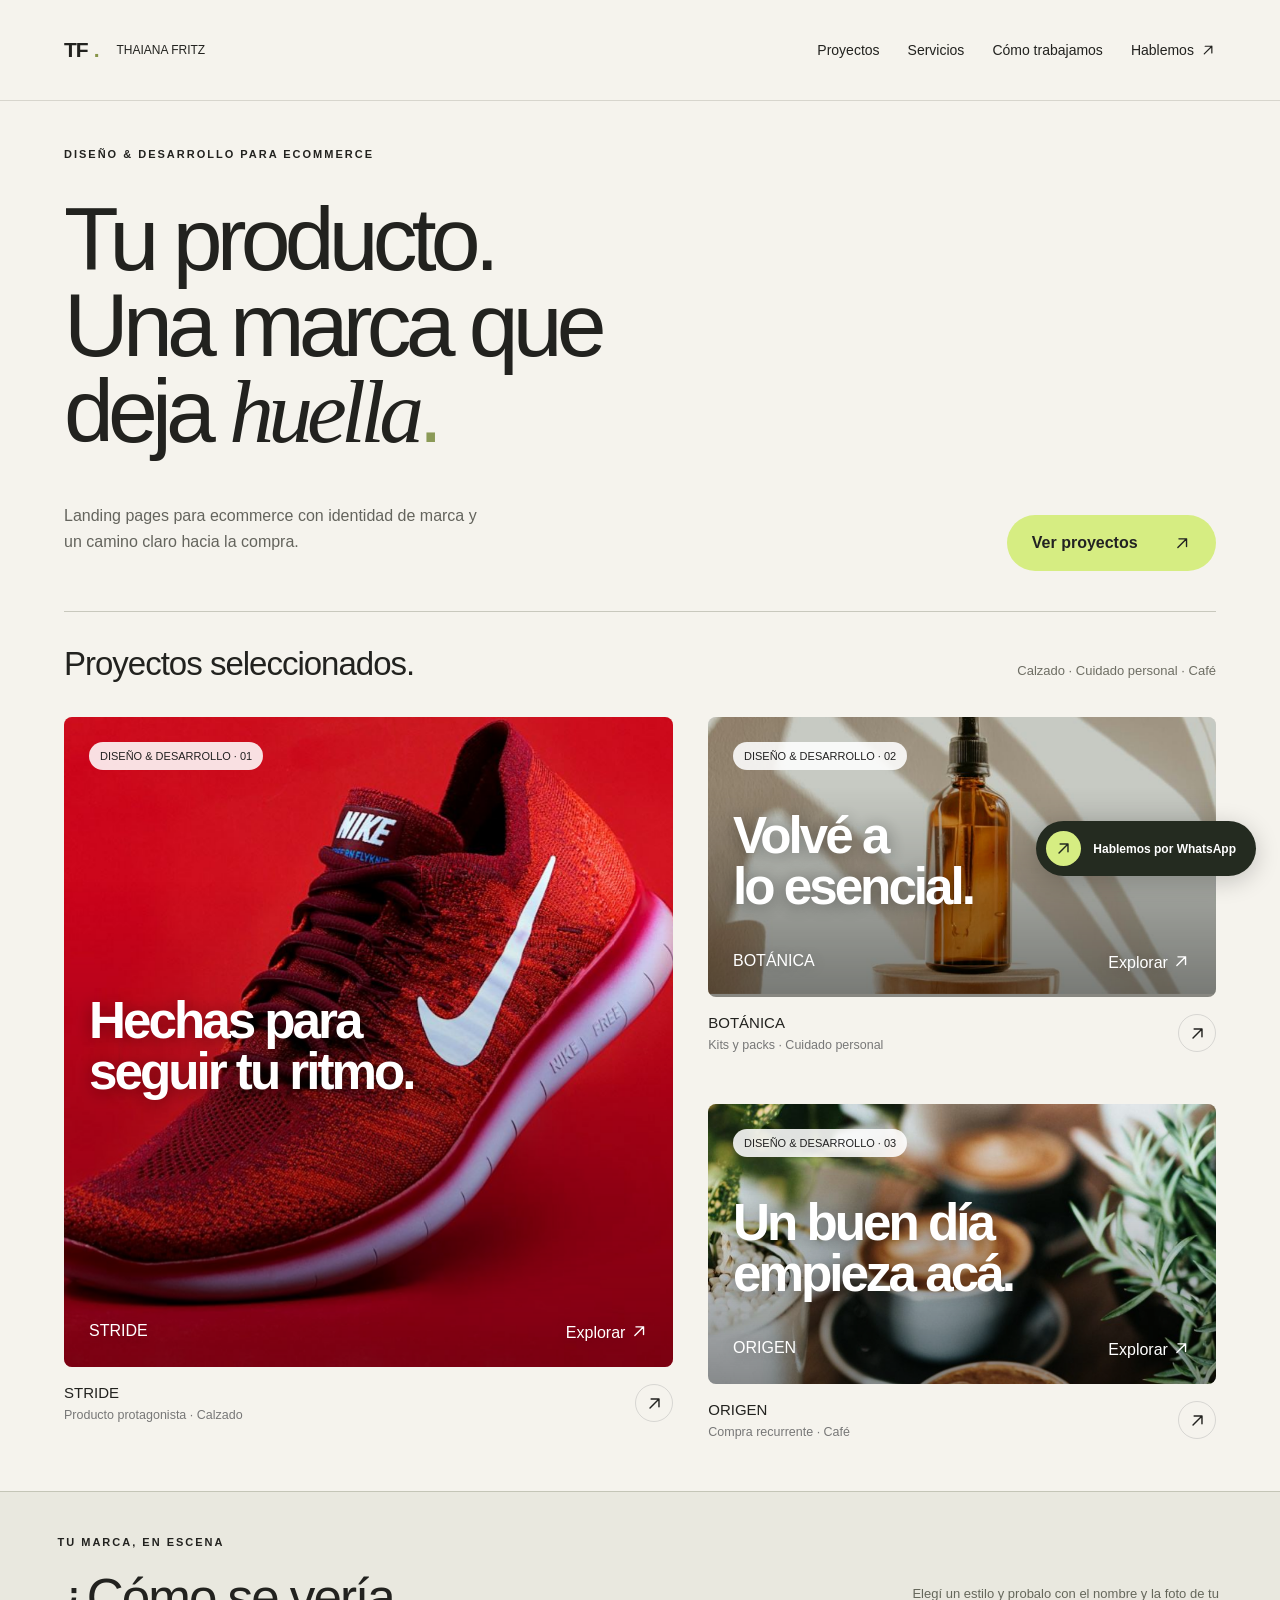
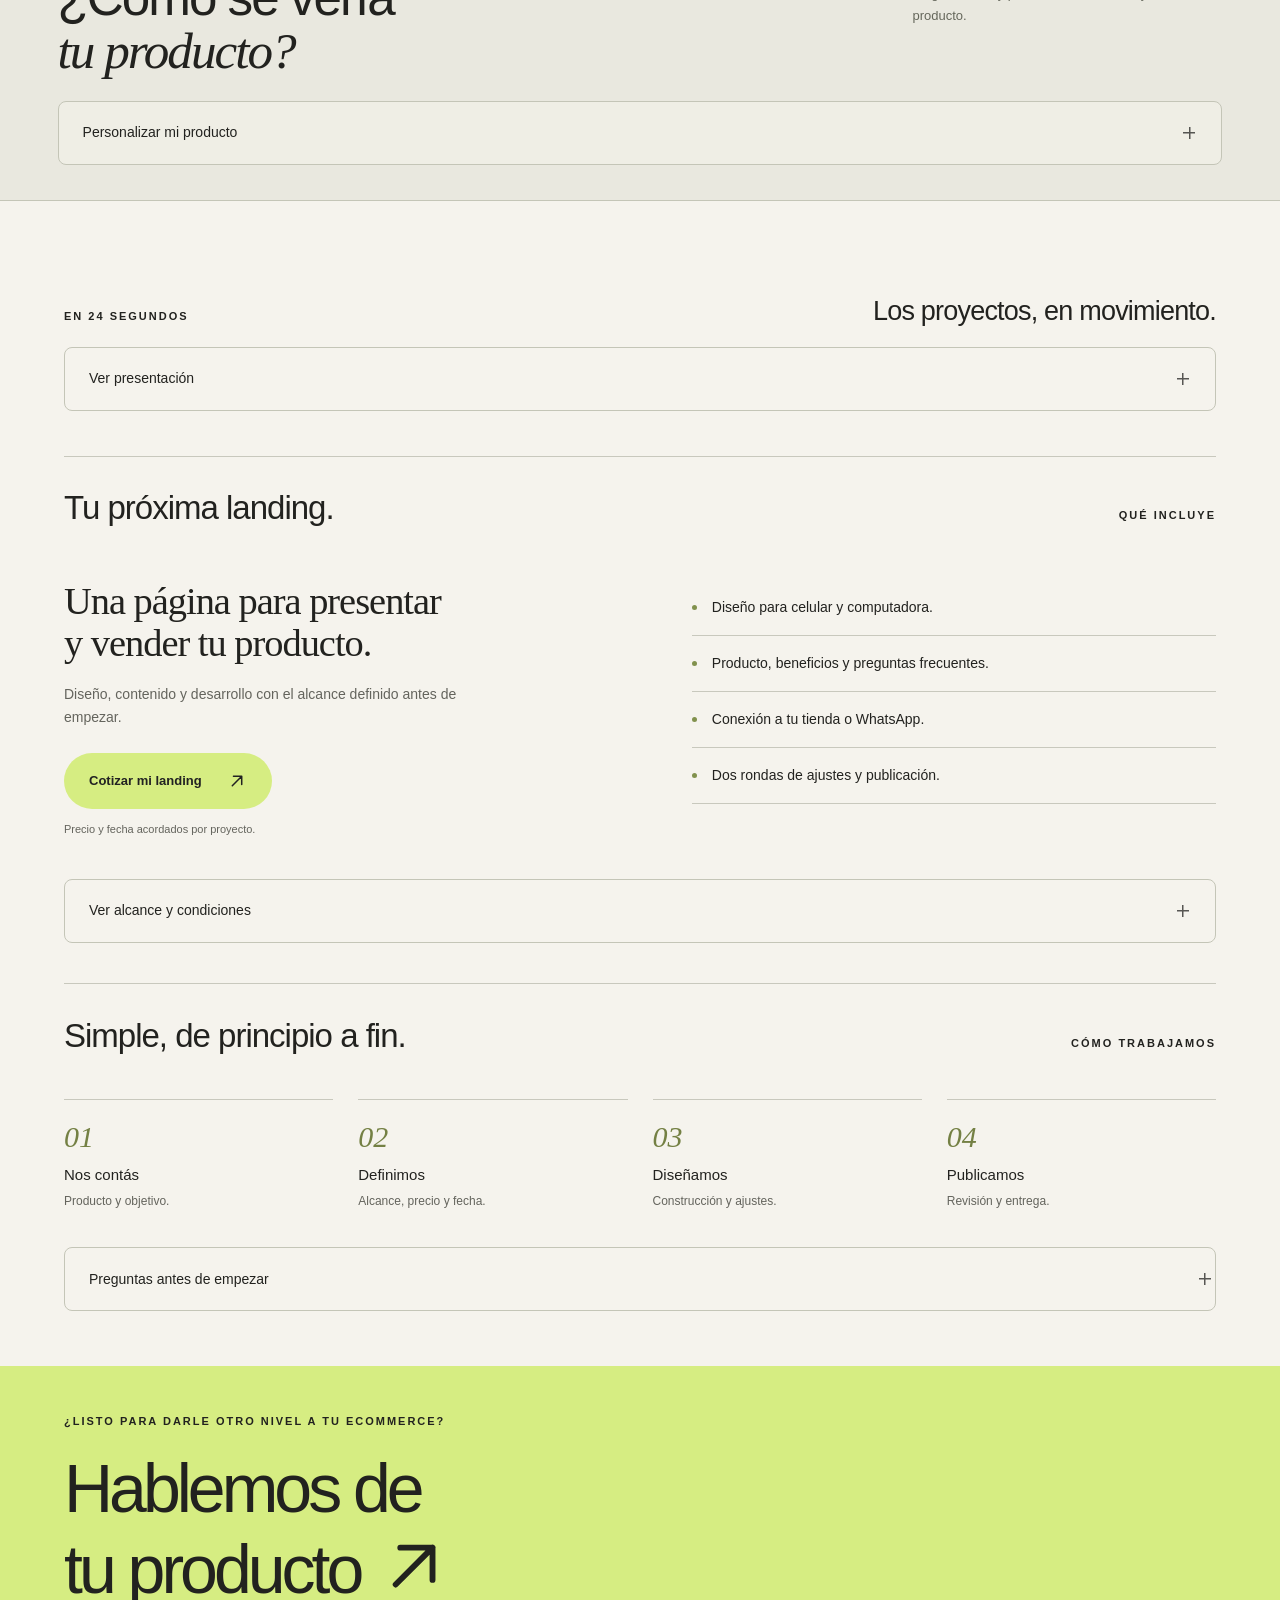
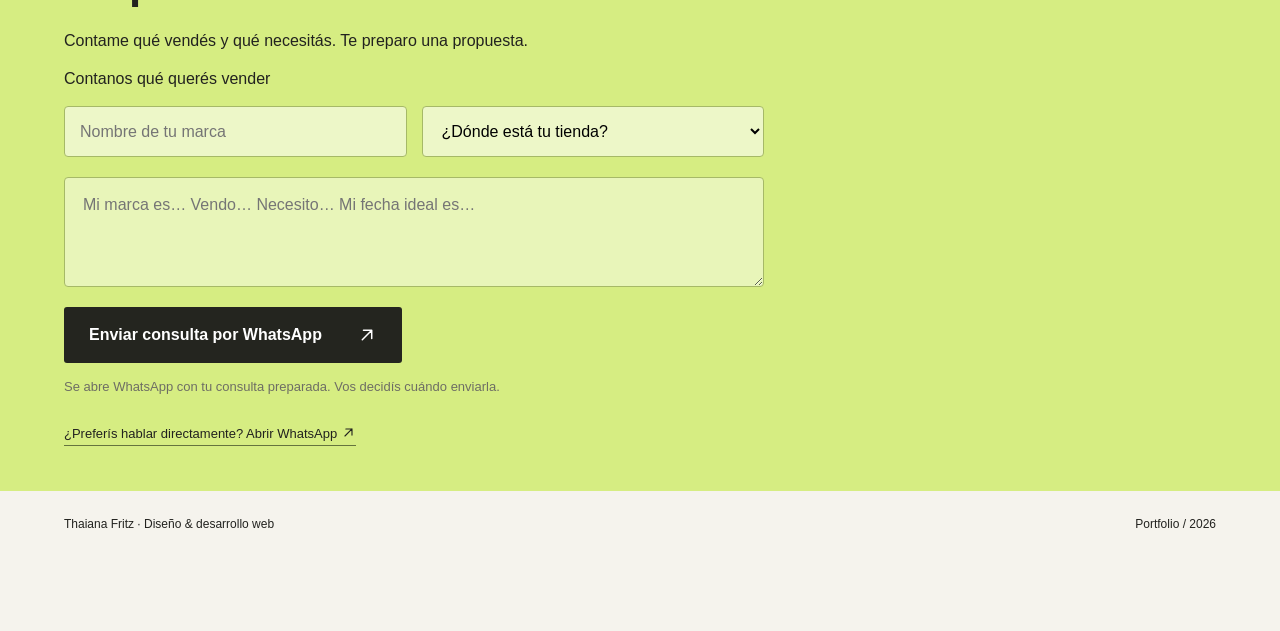
==== commit a42604b6: "Unificar controles desplegables y evitar marcadores emoji en iPhone" ====
--- a/index.html
+++ b/index.html
@@ -1 +1 @@
-<!DOCTYPE html><html lang="es"><head><meta charset="UTF-8"><meta name="viewport" content="width=device-width,initial-scale=1"><meta name="description" content="Diseño y desarrollo de landing pages para ecommerce. Portfolio de Thaiana Fritz."><title>Thaiana Fritz — Ecommerce & Landing Pages</title><link rel="stylesheet" href="/style.css"></head><body class="theme-studio"><div class="scroll-progress" aria-hidden="true"></div><a class="skip-link" href="#contenido">Saltar al contenido</a><nav><a class="brand" href="/">TF<span style="color:#879549">.</span> <span style="font-size:12px;letter-spacing:0;font-weight:400;margin-left:12px">THAIANA FRITZ</span></a><div class="links"><a href="/#proyectos">Proyectos</a><a href="/#servicios">Servicios</a><a href="/#proceso">Cómo trabajamos</a><a href="https://wa.me/5493754660412?text=Hola%20Thaiana%2C%20me%20interesa%20una%20landing%20page%20para%20mi%20ecommerce.%20%C2%BFPodemos%20conversar%20sobre%20mi%20proyecto%3F" target="_blank" rel="noopener noreferrer">Hablemos <svg class="ui-arrow" viewBox="0 0 24 24" aria-hidden="true" focusable="false"><path d="M4 12h16m-7-7 7 7-7 7" transform="rotate(-45 12 12)"/></svg></a></div></nav><main id="contenido"><div class="wrap"><section class="hero"><span class="eyebrow">Diseño & desarrollo para ecommerce</span><h1>Tu producto.<br>Una marca que<br>deja <em>huella</em><span style="color:#8b9a57">.</span></h1><div class="hero-bottom"><p class="intro">Landing pages para ecommerce con identidad de marca y un camino claro hacia la compra.</p><div class="hero-actions"><a class="btn lime" href="#proyectos">Ver proyectos <span><svg class="ui-arrow" viewBox="0 0 24 24" aria-hidden="true" focusable="false"><path d="M4 12h16m-7-7 7 7-7 7" transform="rotate(-45 12 12)"/></svg></span></a></div></div></section><section id="proyectos" class="reveal"><div class="section-top"><h2>Proyectos seleccionados.</h2><span class="muted">Calzado · Cuidado personal · Café</span></div><div class="work"><a class="card" href="/stride.html"><div class="visual"><img src="/assets/sneaker.jpg" alt="STRIDE: fotografía de producto" loading="lazy"><div class="vtext"><span class="pill">DISEÑO & DESARROLLO · 01</span><strong>Hechas para<br>seguir tu ritmo.</strong><span>STRIDE <span style="float:right">Explorar <svg class="ui-arrow" viewBox="0 0 24 24" aria-hidden="true" focusable="false"><path d="M4 12h16m-7-7 7 7-7 7" transform="rotate(-45 12 12)"/></svg></span></span></div></div><div class="caption"><div>STRIDE<small>Producto protagonista · Calzado</small></div><span><svg class="ui-arrow" viewBox="0 0 24 24" aria-hidden="true" focusable="false"><path d="M4 12h16m-7-7 7 7-7 7" transform="rotate(-45 12 12)"/></svg></span></div></a><a class="card" href="/botanica.html"><div class="visual"><img src="/assets/skincare.jpg" alt="BOTÁNICA: fotografía de producto" loading="lazy"><div class="vtext"><span class="pill">DISEÑO & DESARROLLO · 02</span><strong>Volvé a<br>lo esencial.</strong><span>BOTÁNICA <span style="float:right">Explorar <svg class="ui-arrow" viewBox="0 0 24 24" aria-hidden="true" focusable="false"><path d="M4 12h16m-7-7 7 7-7 7" transform="rotate(-45 12 12)"/></svg></span></span></div></div><div class="caption"><div>BOTÁNICA<small>Kits y packs · Cuidado personal</small></div><span><svg class="ui-arrow" viewBox="0 0 24 24" aria-hidden="true" focusable="false"><path d="M4 12h16m-7-7 7 7-7 7" transform="rotate(-45 12 12)"/></svg></span></div></a><a class="card" href="/origen.html"><div class="visual"><img src="/assets/coffee.jpg" alt="ORIGEN: fotografía de producto" loading="lazy"><div class="vtext"><span class="pill">DISEÑO & DESARROLLO · 03</span><strong>Un buen día<br>empieza acá.</strong><span>ORIGEN <span style="float:right">Explorar <svg class="ui-arrow" viewBox="0 0 24 24" aria-hidden="true" focusable="false"><path d="M4 12h16m-7-7 7 7-7 7" transform="rotate(-45 12 12)"/></svg></span></span></div></div><div class="caption"><div>ORIGEN<small>Compra recurrente · Café</small></div><span><svg class="ui-arrow" viewBox="0 0 24 24" aria-hidden="true" focusable="false"><path d="M4 12h16m-7-7 7 7-7 7" transform="rotate(-45 12 12)"/></svg></span></div></a></div></section><section class="brand-lab" id="tu-marca" aria-labelledby="lab-title"><div class="lab-intro"><div><span class="eyebrow">TU MARCA, EN ESCENA</span><h2 id="lab-title">¿Cómo se vería<br><em>tu producto?</em></h2></div><p>Elegí un estilo y probalo con el nombre y la foto de tu producto.</p></div><details class="content-disclosure" id="lab-disclosure"><summary>Personalizar mi producto<span class="disclosure-plus" aria-hidden="true"></span></summary><div class="disclosure-body"><div class="lab-workspace"><div class="lab-controls"><div class="lab-step"><span>01</span><h3>Elegí una dirección.</h3></div><div class="direction-options" role="group" aria-label="Dirección visual"><button class="direction-choice active" data-direction="impacto" aria-pressed="true"><i class="direction-swatch impact-swatch"></i><span>Impacto<small>Fuerte. Directa. Imposible de ignorar.</small></span><b><svg class="ui-arrow" viewBox="0 0 24 24" aria-hidden="true" focusable="false"><path d="M4 12h16m-7-7 7 7-7 7" transform="rotate(-45 12 12)"/></svg></b></button><button class="direction-choice" data-direction="esencial" aria-pressed="false"><i class="direction-swatch essential-swatch"></i><span>Esencial<small>Cálida. Sutil. Con espacio para respirar.</small></span><b><svg class="ui-arrow" viewBox="0 0 24 24" aria-hidden="true" focusable="false"><path d="M4 12h16m-7-7 7 7-7 7" transform="rotate(-45 12 12)"/></svg></b></button><button class="direction-choice" data-direction="editorial" aria-pressed="false"><i class="direction-swatch editorial-swatch"></i><span>Editorial<small>Carácter. Historia. Atención al detalle.</small></span><b><svg class="ui-arrow" viewBox="0 0 24 24" aria-hidden="true" focusable="false"><path d="M4 12h16m-7-7 7 7-7 7" transform="rotate(-45 12 12)"/></svg></b></button></div><div class="lab-step"><span>02</span><h3>Hacelo tuyo.</h3></div><label for="lab-brand">Tu marca</label><input id="lab-brand" maxlength="28" placeholder="Nombre de tu marca" autocomplete="organization"><label for="lab-product">Tu producto</label><input id="lab-product" maxlength="48" placeholder="Nombre de tu producto"><label class="photo-upload" for="lab-photo"><span>＋ Agregar foto de mi producto</span><small>JPG, PNG o WebP · hasta 8 MB</small></label><input type="file" id="lab-photo" accept="image/jpeg,image/png,image/webp"><div class="upload-feedback"><span id="photo-status" aria-live="polite"></span><button id="reset-photo" class="hide" type="button">Quitar foto</button></div><p class="lab-privacy">Tu foto queda en tu navegador; no se envía con la consulta.</p></div><div class="lab-stage"><div class="lab-stage-toolbar"><span><i></i> TU MARCA, EN ESCENA</span><div role="group" aria-label="Formato de vista"><button class="viewport-choice active" data-viewport="wide" aria-pressed="true">Web</button><button class="viewport-choice" data-viewport="phone" aria-pressed="false">Celular</button></div></div><div class="lab-canvas" data-direction="impacto" data-viewport="wide"><div class="lab-mini-nav"><span id="preview-brand">TU MARCA</span><span>EST. 2026 &nbsp; <svg class="ui-arrow" viewBox="0 0 24 24" aria-hidden="true" focusable="false"><path d="M4 12h16m-7-7 7 7-7 7" transform="rotate(-45 12 12)"/></svg></span></div><div class="lab-preview-grid"><div class="lab-preview-copy"><span id="preview-eyebrow">HECHO PARA DESTACAR</span><h3 id="preview-heading">Que se<br>haga notar.</h3><p id="preview-description">Un producto con personalidad merece una presentación a su altura.</p><span class="preview-product" id="preview-product">Tu próximo favorito</span><button id="preview-action" type="button">Lo quiero <span><svg class="ui-arrow" viewBox="0 0 24 24" aria-hidden="true" focusable="false"><path d="M4 12h16m-7-7 7 7-7 7" transform="rotate(-45 12 12)"/></svg></span></button></div><div class="lab-preview-image"><img id="preview-photo" loading="lazy" src="/assets/sneaker.jpg" alt="Producto de referencia para explorar la dirección visual" width="1000" height="1200"></div></div><div class="lab-mini-footer"><span>DISEÑO CON IDENTIDAD.</span><span>01 — TU PRÓXIMO PASO</span></div></div><p class="lab-caption">Esta es una primera dirección. La landing se diseña alrededor de tu producto, tu público y tu objetivo.</p></div></div><div class="lab-bottom"><p>¿Encontraste una dirección que va con tu marca?<br><strong>Convirtámosla en tu próxima landing.</strong></p><button id="use-direction" class="btn lime">Quiero esta dirección para mi marca <span><svg class="ui-arrow" viewBox="0 0 24 24" aria-hidden="true" focusable="false"><path d="M4 12h16m-7-7 7 7-7 7" transform="rotate(-45 12 12)"/></svg></span></button></div><p class="lab-status" id="direction-status" aria-live="polite"></p></div></details></section><section class="showreel-section" id="video" aria-labelledby="showreel-title"><div class="compact-heading"><span class="eyebrow">EN 24 SEGUNDOS</span><h2 id="showreel-title">Los proyectos, en movimiento.</h2></div><details class="content-disclosure" id="video-disclosure"><summary>Ver presentación<span class="disclosure-plus" aria-hidden="true"></span></summary><div class="disclosure-body"><div class="showreel-player"><video controls playsinline preload="none" poster="/assets/portfolio-video-poster.jpg" width="960" height="540" aria-label="Presentación de los proyectos de Thaiana Fritz"><source src="/assets/portfolio-presentacion.mp4" type="video/mp4"><track kind="captions" src="/assets/portfolio-es.vtt" srclang="es" label="Español">Tu navegador no puede reproducir el video. <a href="/assets/portfolio-presentacion.mp4">Abrir video</a>.</video><div class="showreel-meta"><span>24 segundos · Sin audio</span><a href="/assets/portfolio-presentacion.mp4" download="Thaiana_Fritz_Portfolio.mp4">Descargar video</a></div><details class="video-transcript"><summary>Leer presentación</summary><p>Diseño y desarrollo de landing pages para ecommerce. STRIDE presenta un producto protagonista y selección de talle. BOTÁNICA compara presentaciones individuales y packs. ORIGEN permite elegir molienda y modalidad de entrega. Hablemos de tu producto en fritzthai.github.io.</p></details></div></div></details></section><section id="servicios" class="offer-section"><div class="section-top"><h2>Tu próxima landing.</h2><span class="eyebrow">QUÉ INCLUYE</span></div><div class="offer-compact"><div><h3>Una página para presentar<br>y vender tu producto.</h3><p>Diseño, contenido y desarrollo con el alcance definido antes de empezar.</p><a class="btn lime" href="#contacto">Cotizar mi landing <svg class="ui-arrow" viewBox="0 0 24 24" aria-hidden="true" focusable="false"><path d="M4 12h16m-7-7 7 7-7 7" transform="rotate(-45 12 12)"/></svg></a><p class="offer-small">Precio y fecha acordados por proyecto.</p></div><ul class="offer-summary"><li>Diseño para celular y computadora.</li><li>Producto, beneficios y preguntas frecuentes.</li><li>Conexión a tu tienda o WhatsApp.</li><li>Dos rondas de ajustes y publicación.</li></ul></div><details class="content-disclosure offer-disclosure"><summary>Ver alcance y condiciones<span class="disclosure-plus" aria-hidden="true"></span></summary><div class="disclosure-body"><div class="offer-includes"><h3>Tu landing incluye</h3><ul><li><span>01</span><div><strong>Diseño para celular y computadora</strong><p>Una composición adaptada a cada pantalla y a la identidad de tu marca.</p></div></li><li><span>02</span><div><strong>Contenido orientado a la compra</strong><p>Presentación del producto, beneficios, preguntas frecuentes y llamados a la acción, con la información que nos compartís.</p></div></li><li><span>03</span><div><strong>Conexión al destino acordado</strong><p>Botón hacia tu producto, carrito o WhatsApp, según las posibilidades de tu plataforma.</p></div></li><li><span>04</span><div><strong>Dos rondas de ajustes</strong><p>Revisamos el diseño y el contenido dentro del alcance acordado.</p></div></li><li><span>05</span><div><strong>Revisión y publicación</strong><p>Comprobamos enlaces, funciones y adaptación de la página antes de entregarla, con accesos y destino definidos.</p></div></li></ul></div><div class="offer-handoff"><article><h4>Vos traés</h4><p>Tu producto, fotos, precio, identidad visual y las condiciones de venta. Revisamos juntos qué material falta.</p></article><article><h4>Recibís</h4><p>Una landing publicada en el destino acordado y una guía breve para los cambios que puedas gestionar.</p></article><article><h4>Acordamos antes</h4><p>Plataforma, secciones, integraciones, precio y fecha. Dominio, planes, aplicaciones, anuncios y automatizaciones se presupuestan aparte cuando correspondan.</p></article></div></div></details></section><section class="process-section" id="proceso"><div class="section-top"><h2>Simple, de principio a fin.</h2><span class="eyebrow">CÓMO TRABAJAMOS</span></div><ol class="process-compact"><li><span>01</span><strong>Nos contás</strong><p>Producto y objetivo.</p></li><li><span>02</span><strong>Definimos</strong><p>Alcance, precio y fecha.</p></li><li><span>03</span><strong>Diseñamos</strong><p>Construcción y ajustes.</p></li><li><span>04</span><strong>Publicamos</strong><p>Revisión y entrega.</p></li></ol></section><section class="studio-faq compact-faq"><details class="content-disclosure"><summary>Preguntas antes de empezar<span class="disclosure-plus" aria-hidden="true"></span></summary><div class="disclosure-body"><details><summary>¿Qué necesitás de mi marca?</summary><p>El producto, su precio, fotos, identidad visual y la información de envío y cambios. Revisamos lo que tenés y acordamos qué material falta.</p></details><details><summary>¿Podemos trabajar sobre mi tienda actual?</summary><p>Sí. Primero revisamos tu plataforma y sus posibilidades para definir la implementación adecuada. Si usás Shopify o Tiendanube, contanos qué plan y diseño tenés.</p></details><details><summary>¿Qué ajustes incluye?</summary><p>La propuesta base incluye dos rondas de ajustes sobre diseño y contenido dentro del alcance acordado. Nuevas secciones o funciones se evalúan por separado.</p></details><details><summary>¿Cuánto cuesta y cuánto demora?</summary><p>Te pasamos una propuesta con precio y fecha después de conocer el producto y el alcance. Los acordamos antes de iniciar el trabajo.</p></details><details><summary>¿Incluye anuncios o automatizaciones?</summary><p>Se cotizan por separado cuando el proyecto los necesita. La propuesta detalla las funciones y servicios incluidos.</p></details></div></details></section></div><section class="contact" id="contacto"><span class="eyebrow">¿Listo para darle otro nivel a tu ecommerce?</span><h2>Hablemos de<br>tu producto <svg class="ui-arrow" viewBox="0 0 24 24" aria-hidden="true" focusable="false"><path d="M4 12h16m-7-7 7 7-7 7" transform="rotate(-45 12 12)"/></svg></h2><p>Contame qué vendés y qué necesitás. Te preparo una propuesta.</p><label for="brief">Contanos qué querés vender</label><div class="brief-fields"><input id="client-brand" placeholder="Nombre de tu marca" aria-label="Nombre de tu marca"><select id="client-platform" aria-label="Plataforma de tu tienda"><option value="">¿Dónde está tu tienda?</option><option>Tiendanube</option><option>Shopify</option><option>Otra plataforma</option><option>Todavía no tengo tienda</option></select></div><textarea id="brief" maxlength="4000" rows="4" placeholder="Mi marca es… Vendo… Necesito… Mi fecha ideal es…"></textarea><button class="primary" id="copy">Enviar consulta por WhatsApp <svg class="ui-arrow" viewBox="0 0 24 24" aria-hidden="true" focusable="false"><path d="M4 12h16m-7-7 7 7-7 7" transform="rotate(-45 12 12)"/></svg></button><p class="muted" id="copy-state" aria-live="polite">Se abre WhatsApp con tu consulta preparada. Vos decidís cuándo enviarla.</p><a class="direct-whatsapp" href="https://wa.me/5493754660412?text=Hola%20Thaiana%2C%20me%20interesa%20una%20landing%20page%20para%20mi%20ecommerce.%20%C2%BFPodemos%20conversar%20sobre%20mi%20proyecto%3F" target="_blank" rel="noopener noreferrer">¿Preferís hablar directamente? Abrir WhatsApp <svg class="ui-arrow" viewBox="0 0 24 24" aria-hidden="true" focusable="false"><path d="M4 12h16m-7-7 7 7-7 7" transform="rotate(-45 12 12)"/></svg></a></section></main><footer class="footer"><span>Thaiana Fritz · Diseño & desarrollo web</span><span>Portfolio / 2026</span></footer><a class="whatsapp-float" href="https://wa.me/5493754660412?text=Hola%20Thaiana%2C%20me%20interesa%20una%20landing%20page%20para%20mi%20ecommerce.%20%C2%BFPodemos%20conversar%20sobre%20mi%20proyecto%3F" target="_blank" rel="noopener noreferrer" aria-label="Contactar a Thaiana por WhatsApp"><span aria-hidden="true"><svg class="ui-arrow" viewBox="0 0 24 24" aria-hidden="true" focusable="false"><path d="M4 12h16m-7-7 7 7-7 7" transform="rotate(-45 12 12)"/></svg></span> Hablemos por WhatsApp</a><div class="toast hide" role="status"></div><script src="/app.js"></script></body></html>+<!DOCTYPE html><html lang="es"><head><meta charset="UTF-8"><meta name="viewport" content="width=device-width,initial-scale=1"><meta name="description" content="Diseño y desarrollo de landing pages para ecommerce. Portfolio de Thaiana Fritz."><title>Thaiana Fritz — Ecommerce & Landing Pages</title><link rel="stylesheet" href="/style.css?v=clean-disclosures-2"></head><body class="theme-studio"><div class="scroll-progress" aria-hidden="true"></div><a class="skip-link" href="#contenido">Saltar al contenido</a><nav><a class="brand" href="/">TF<span style="color:#879549">.</span> <span style="font-size:12px;letter-spacing:0;font-weight:400;margin-left:12px">THAIANA FRITZ</span></a><div class="links"><a href="/#proyectos">Proyectos</a><a href="/#servicios">Servicios</a><a href="/#proceso">Cómo trabajamos</a><a href="https://wa.me/5493754660412?text=Hola%20Thaiana%2C%20me%20interesa%20una%20landing%20page%20para%20mi%20ecommerce.%20%C2%BFPodemos%20conversar%20sobre%20mi%20proyecto%3F" target="_blank" rel="noopener noreferrer">Hablemos <svg class="ui-arrow" viewBox="0 0 24 24" aria-hidden="true" focusable="false"><path d="M4 12h16m-7-7 7 7-7 7" transform="rotate(-45 12 12)"/></svg></a></div></nav><main id="contenido"><div class="wrap"><section class="hero"><span class="eyebrow">Diseño & desarrollo para ecommerce</span><h1>Tu producto.<br>Una marca que<br>deja <em>huella</em><span style="color:#8b9a57">.</span></h1><div class="hero-bottom"><p class="intro">Landing pages para ecommerce con identidad de marca y un camino claro hacia la compra.</p><div class="hero-actions"><a class="btn lime" href="#proyectos">Ver proyectos <span><svg class="ui-arrow" viewBox="0 0 24 24" aria-hidden="true" focusable="false"><path d="M4 12h16m-7-7 7 7-7 7" transform="rotate(-45 12 12)"/></svg></span></a></div></div></section><section id="proyectos" class="reveal"><div class="section-top"><h2>Proyectos seleccionados.</h2><span class="muted">Calzado · Cuidado personal · Café</span></div><div class="work"><a class="card" href="/stride.html"><div class="visual"><img src="/assets/sneaker.jpg" alt="STRIDE: fotografía de producto" loading="lazy"><div class="vtext"><span class="pill">DISEÑO & DESARROLLO · 01</span><strong>Hechas para<br>seguir tu ritmo.</strong><span>STRIDE <span style="float:right">Explorar <svg class="ui-arrow" viewBox="0 0 24 24" aria-hidden="true" focusable="false"><path d="M4 12h16m-7-7 7 7-7 7" transform="rotate(-45 12 12)"/></svg></span></span></div></div><div class="caption"><div>STRIDE<small>Producto protagonista · Calzado</small></div><span><svg class="ui-arrow" viewBox="0 0 24 24" aria-hidden="true" focusable="false"><path d="M4 12h16m-7-7 7 7-7 7" transform="rotate(-45 12 12)"/></svg></span></div></a><a class="card" href="/botanica.html"><div class="visual"><img src="/assets/skincare.jpg" alt="BOTÁNICA: fotografía de producto" loading="lazy"><div class="vtext"><span class="pill">DISEÑO & DESARROLLO · 02</span><strong>Volvé a<br>lo esencial.</strong><span>BOTÁNICA <span style="float:right">Explorar <svg class="ui-arrow" viewBox="0 0 24 24" aria-hidden="true" focusable="false"><path d="M4 12h16m-7-7 7 7-7 7" transform="rotate(-45 12 12)"/></svg></span></span></div></div><div class="caption"><div>BOTÁNICA<small>Kits y packs · Cuidado personal</small></div><span><svg class="ui-arrow" viewBox="0 0 24 24" aria-hidden="true" focusable="false"><path d="M4 12h16m-7-7 7 7-7 7" transform="rotate(-45 12 12)"/></svg></span></div></a><a class="card" href="/origen.html"><div class="visual"><img src="/assets/coffee.jpg" alt="ORIGEN: fotografía de producto" loading="lazy"><div class="vtext"><span class="pill">DISEÑO & DESARROLLO · 03</span><strong>Un buen día<br>empieza acá.</strong><span>ORIGEN <span style="float:right">Explorar <svg class="ui-arrow" viewBox="0 0 24 24" aria-hidden="true" focusable="false"><path d="M4 12h16m-7-7 7 7-7 7" transform="rotate(-45 12 12)"/></svg></span></span></div></div><div class="caption"><div>ORIGEN<small>Compra recurrente · Café</small></div><span><svg class="ui-arrow" viewBox="0 0 24 24" aria-hidden="true" focusable="false"><path d="M4 12h16m-7-7 7 7-7 7" transform="rotate(-45 12 12)"/></svg></span></div></a></div></section><section class="brand-lab" id="tu-marca" aria-labelledby="lab-title"><div class="lab-intro"><div><span class="eyebrow">TU MARCA, EN ESCENA</span><h2 id="lab-title">¿Cómo se vería<br><em>tu producto?</em></h2></div><p>Elegí un estilo y probalo con el nombre y la foto de tu producto.</p></div><details class="content-disclosure" id="lab-disclosure"><summary>Personalizar mi producto<span class="disclosure-plus" aria-hidden="true"></span></summary><div class="disclosure-body"><div class="lab-workspace"><div class="lab-controls"><div class="lab-step"><span>01</span><h3>Elegí una dirección.</h3></div><div class="direction-options" role="group" aria-label="Dirección visual"><button class="direction-choice active" data-direction="impacto" aria-pressed="true"><i class="direction-swatch impact-swatch"></i><span>Impacto<small>Fuerte. Directa. Imposible de ignorar.</small></span><b><svg class="ui-arrow" viewBox="0 0 24 24" aria-hidden="true" focusable="false"><path d="M4 12h16m-7-7 7 7-7 7" transform="rotate(-45 12 12)"/></svg></b></button><button class="direction-choice" data-direction="esencial" aria-pressed="false"><i class="direction-swatch essential-swatch"></i><span>Esencial<small>Cálida. Sutil. Con espacio para respirar.</small></span><b><svg class="ui-arrow" viewBox="0 0 24 24" aria-hidden="true" focusable="false"><path d="M4 12h16m-7-7 7 7-7 7" transform="rotate(-45 12 12)"/></svg></b></button><button class="direction-choice" data-direction="editorial" aria-pressed="false"><i class="direction-swatch editorial-swatch"></i><span>Editorial<small>Carácter. Historia. Atención al detalle.</small></span><b><svg class="ui-arrow" viewBox="0 0 24 24" aria-hidden="true" focusable="false"><path d="M4 12h16m-7-7 7 7-7 7" transform="rotate(-45 12 12)"/></svg></b></button></div><div class="lab-step"><span>02</span><h3>Hacelo tuyo.</h3></div><label for="lab-brand">Tu marca</label><input id="lab-brand" maxlength="28" placeholder="Nombre de tu marca" autocomplete="organization"><label for="lab-product">Tu producto</label><input id="lab-product" maxlength="48" placeholder="Nombre de tu producto"><label class="photo-upload" for="lab-photo"><span>＋ Agregar foto de mi producto</span><small>JPG, PNG o WebP · hasta 8 MB</small></label><input type="file" id="lab-photo" accept="image/jpeg,image/png,image/webp"><div class="upload-feedback"><span id="photo-status" aria-live="polite"></span><button id="reset-photo" class="hide" type="button">Quitar foto</button></div><p class="lab-privacy">Tu foto queda en tu navegador; no se envía con la consulta.</p></div><div class="lab-stage"><div class="lab-stage-toolbar"><span><i></i> TU MARCA, EN ESCENA</span><div role="group" aria-label="Formato de vista"><button class="viewport-choice active" data-viewport="wide" aria-pressed="true">Web</button><button class="viewport-choice" data-viewport="phone" aria-pressed="false">Celular</button></div></div><div class="lab-canvas" data-direction="impacto" data-viewport="wide"><div class="lab-mini-nav"><span id="preview-brand">TU MARCA</span><span>EST. 2026 &nbsp; <svg class="ui-arrow" viewBox="0 0 24 24" aria-hidden="true" focusable="false"><path d="M4 12h16m-7-7 7 7-7 7" transform="rotate(-45 12 12)"/></svg></span></div><div class="lab-preview-grid"><div class="lab-preview-copy"><span id="preview-eyebrow">HECHO PARA DESTACAR</span><h3 id="preview-heading">Que se<br>haga notar.</h3><p id="preview-description">Un producto con personalidad merece una presentación a su altura.</p><span class="preview-product" id="preview-product">Tu próximo favorito</span><button id="preview-action" type="button">Lo quiero <span><svg class="ui-arrow" viewBox="0 0 24 24" aria-hidden="true" focusable="false"><path d="M4 12h16m-7-7 7 7-7 7" transform="rotate(-45 12 12)"/></svg></span></button></div><div class="lab-preview-image"><img id="preview-photo" loading="lazy" src="/assets/sneaker.jpg" alt="Producto de referencia para explorar la dirección visual" width="1000" height="1200"></div></div><div class="lab-mini-footer"><span>DISEÑO CON IDENTIDAD.</span><span>01 — TU PRÓXIMO PASO</span></div></div><p class="lab-caption">Esta es una primera dirección. La landing se diseña alrededor de tu producto, tu público y tu objetivo.</p></div></div><div class="lab-bottom"><p>¿Encontraste una dirección que va con tu marca?<br><strong>Convirtámosla en tu próxima landing.</strong></p><button id="use-direction" class="btn lime">Quiero esta dirección para mi marca <span><svg class="ui-arrow" viewBox="0 0 24 24" aria-hidden="true" focusable="false"><path d="M4 12h16m-7-7 7 7-7 7" transform="rotate(-45 12 12)"/></svg></span></button></div><p class="lab-status" id="direction-status" aria-live="polite"></p></div></details></section><section class="showreel-section" id="video" aria-labelledby="showreel-title"><div class="compact-heading"><span class="eyebrow">EN 24 SEGUNDOS</span><h2 id="showreel-title">Los proyectos, en movimiento.</h2></div><details class="content-disclosure" id="video-disclosure"><summary>Ver presentación<span class="disclosure-plus" aria-hidden="true"></span></summary><div class="disclosure-body"><div class="showreel-player"><video controls playsinline preload="none" poster="/assets/portfolio-video-poster.jpg" width="960" height="540" aria-label="Presentación de los proyectos de Thaiana Fritz"><source src="/assets/portfolio-presentacion.mp4" type="video/mp4"><track kind="captions" src="/assets/portfolio-es.vtt" srclang="es" label="Español">Tu navegador no puede reproducir el video. <a href="/assets/portfolio-presentacion.mp4">Abrir video</a>.</video><div class="showreel-meta"><span>24 segundos · Sin audio</span><a href="/assets/portfolio-presentacion.mp4" download="Thaiana_Fritz_Portfolio.mp4">Descargar video</a></div><details class="video-transcript"><summary>Leer presentación</summary><p>Diseño y desarrollo de landing pages para ecommerce. STRIDE presenta un producto protagonista y selección de talle. BOTÁNICA compara presentaciones individuales y packs. ORIGEN permite elegir molienda y modalidad de entrega. Hablemos de tu producto en fritzthai.github.io.</p></details></div></div></details></section><section id="servicios" class="offer-section"><div class="section-top"><h2>Tu próxima landing.</h2><span class="eyebrow">QUÉ INCLUYE</span></div><div class="offer-compact"><div><h3>Una página para presentar<br>y vender tu producto.</h3><p>Diseño, contenido y desarrollo con el alcance definido antes de empezar.</p><a class="btn lime" href="#contacto">Cotizar mi landing <svg class="ui-arrow" viewBox="0 0 24 24" aria-hidden="true" focusable="false"><path d="M4 12h16m-7-7 7 7-7 7" transform="rotate(-45 12 12)"/></svg></a><p class="offer-small">Precio y fecha acordados por proyecto.</p></div><ul class="offer-summary"><li>Diseño para celular y computadora.</li><li>Producto, beneficios y preguntas frecuentes.</li><li>Conexión a tu tienda o WhatsApp.</li><li>Dos rondas de ajustes y publicación.</li></ul></div><details class="content-disclosure offer-disclosure"><summary>Ver alcance y condiciones<span class="disclosure-plus" aria-hidden="true"></span></summary><div class="disclosure-body"><div class="offer-includes"><h3>Tu landing incluye</h3><ul><li><span>01</span><div><strong>Diseño para celular y computadora</strong><p>Una composición adaptada a cada pantalla y a la identidad de tu marca.</p></div></li><li><span>02</span><div><strong>Contenido orientado a la compra</strong><p>Presentación del producto, beneficios, preguntas frecuentes y llamados a la acción, con la información que nos compartís.</p></div></li><li><span>03</span><div><strong>Conexión al destino acordado</strong><p>Botón hacia tu producto, carrito o WhatsApp, según las posibilidades de tu plataforma.</p></div></li><li><span>04</span><div><strong>Dos rondas de ajustes</strong><p>Revisamos el diseño y el contenido dentro del alcance acordado.</p></div></li><li><span>05</span><div><strong>Revisión y publicación</strong><p>Comprobamos enlaces, funciones y adaptación de la página antes de entregarla, con accesos y destino definidos.</p></div></li></ul></div><div class="offer-handoff"><article><h4>Vos traés</h4><p>Tu producto, fotos, precio, identidad visual y las condiciones de venta. Revisamos juntos qué material falta.</p></article><article><h4>Recibís</h4><p>Una landing publicada en el destino acordado y una guía breve para los cambios que puedas gestionar.</p></article><article><h4>Acordamos antes</h4><p>Plataforma, secciones, integraciones, precio y fecha. Dominio, planes, aplicaciones, anuncios y automatizaciones se presupuestan aparte cuando correspondan.</p></article></div></div></details></section><section class="process-section" id="proceso"><div class="section-top"><h2>Simple, de principio a fin.</h2><span class="eyebrow">CÓMO TRABAJAMOS</span></div><ol class="process-compact"><li><span>01</span><strong>Nos contás</strong><p>Producto y objetivo.</p></li><li><span>02</span><strong>Definimos</strong><p>Alcance, precio y fecha.</p></li><li><span>03</span><strong>Diseñamos</strong><p>Construcción y ajustes.</p></li><li><span>04</span><strong>Publicamos</strong><p>Revisión y entrega.</p></li></ol></section><section class="studio-faq compact-faq"><details class="content-disclosure"><summary>Preguntas antes de empezar<span class="disclosure-plus" aria-hidden="true"></span></summary><div class="disclosure-body"><details><summary>¿Qué necesitás de mi marca?</summary><p>El producto, su precio, fotos, identidad visual y la información de envío y cambios. Revisamos lo que tenés y acordamos qué material falta.</p></details><details><summary>¿Podemos trabajar sobre mi tienda actual?</summary><p>Sí. Primero revisamos tu plataforma y sus posibilidades para definir la implementación adecuada. Si usás Shopify o Tiendanube, contanos qué plan y diseño tenés.</p></details><details><summary>¿Qué ajustes incluye?</summary><p>La propuesta base incluye dos rondas de ajustes sobre diseño y contenido dentro del alcance acordado. Nuevas secciones o funciones se evalúan por separado.</p></details><details><summary>¿Cuánto cuesta y cuánto demora?</summary><p>Te pasamos una propuesta con precio y fecha después de conocer el producto y el alcance. Los acordamos antes de iniciar el trabajo.</p></details><details><summary>¿Incluye anuncios o automatizaciones?</summary><p>Se cotizan por separado cuando el proyecto los necesita. La propuesta detalla las funciones y servicios incluidos.</p></details></div></details></section></div><section class="contact" id="contacto"><span class="eyebrow">¿Listo para darle otro nivel a tu ecommerce?</span><h2>Hablemos de<br>tu producto <svg class="ui-arrow" viewBox="0 0 24 24" aria-hidden="true" focusable="false"><path d="M4 12h16m-7-7 7 7-7 7" transform="rotate(-45 12 12)"/></svg></h2><p>Contame qué vendés y qué necesitás. Te preparo una propuesta.</p><label for="brief">Contanos qué querés vender</label><div class="brief-fields"><input id="client-brand" placeholder="Nombre de tu marca" aria-label="Nombre de tu marca"><select id="client-platform" aria-label="Plataforma de tu tienda"><option value="">¿Dónde está tu tienda?</option><option>Tiendanube</option><option>Shopify</option><option>Otra plataforma</option><option>Todavía no tengo tienda</option></select></div><textarea id="brief" maxlength="4000" rows="4" placeholder="Mi marca es… Vendo… Necesito… Mi fecha ideal es…"></textarea><button class="primary" id="copy">Enviar consulta por WhatsApp <svg class="ui-arrow" viewBox="0 0 24 24" aria-hidden="true" focusable="false"><path d="M4 12h16m-7-7 7 7-7 7" transform="rotate(-45 12 12)"/></svg></button><p class="muted" id="copy-state" aria-live="polite">Se abre WhatsApp con tu consulta preparada. Vos decidís cuándo enviarla.</p><a class="direct-whatsapp" href="https://wa.me/5493754660412?text=Hola%20Thaiana%2C%20me%20interesa%20una%20landing%20page%20para%20mi%20ecommerce.%20%C2%BFPodemos%20conversar%20sobre%20mi%20proyecto%3F" target="_blank" rel="noopener noreferrer">¿Preferís hablar directamente? Abrir WhatsApp <svg class="ui-arrow" viewBox="0 0 24 24" aria-hidden="true" focusable="false"><path d="M4 12h16m-7-7 7 7-7 7" transform="rotate(-45 12 12)"/></svg></a></section></main><footer class="footer"><span>Thaiana Fritz · Diseño & desarrollo web</span><span>Portfolio / 2026</span></footer><a class="whatsapp-float" href="https://wa.me/5493754660412?text=Hola%20Thaiana%2C%20me%20interesa%20una%20landing%20page%20para%20mi%20ecommerce.%20%C2%BFPodemos%20conversar%20sobre%20mi%20proyecto%3F" target="_blank" rel="noopener noreferrer" aria-label="Contactar a Thaiana por WhatsApp"><span aria-hidden="true"><svg class="ui-arrow" viewBox="0 0 24 24" aria-hidden="true" focusable="false"><path d="M4 12h16m-7-7 7 7-7 7" transform="rotate(-45 12 12)"/></svg></span> Hablemos por WhatsApp</a><div class="toast hide" role="status"></div><script src="/app.js?v=clean-disclosures-2"></script></body></html>
--- a/style.css
+++ b/style.css
@@ -38,3 +38,5 @@
 /* Progressive detail: work first, explanations on demand */
 .content-disclosure{border:1px solid #c4c5b7;border-radius:8px;padding:0;background:transparent}.content-disclosure>summary{display:flex;justify-content:space-between;align-items:center;gap:20px;list-style:none;padding:20px 24px;font-size:14px;font-weight:500;cursor:pointer;min-height:62px}.content-disclosure>summary::-webkit-details-marker{display:none}.content-disclosure>summary:hover{background:#ffffff40}.content-disclosure>summary:focus-visible{outline:3px solid #72823d;outline-offset:3px;border-radius:8px}.disclosure-plus{position:relative;width:18px;height:18px;flex:0 0 18px}.disclosure-plus:before,.disclosure-plus:after{content:'';position:absolute;top:8px;left:2px;width:14px;height:1.5px;background:currentColor}.disclosure-plus:after{rotate:90deg;transition:rotate .2s}.content-disclosure[open]>summary .disclosure-plus:after{rotate:0deg}.content-disclosure[open]>summary{border-bottom:1px solid #c4c5b7}.disclosure-body{padding:25px}.content-disclosure:not([open])>.disclosure-body{display:none}.brand-lab{margin-top:35px;padding-top:40px;padding-bottom:35px}.brand-lab .lab-intro{align-items:center;margin-bottom:24px}.brand-lab .lab-intro h2{font-size:clamp(32px,4vw,52px);letter-spacing:-2px}.brand-lab .lab-intro>p{max-width:310px}.brand-lab .content-disclosure{background:#f5f3ed70}.brand-lab .lab-bottom{margin-top:24px}.showreel-section{display:block;padding:30px 0 45px;border-top:0}.compact-heading{display:flex;align-items:baseline;justify-content:space-between;gap:25px;margin-bottom:20px}.compact-heading h2{font-size:27px;font-weight:500;letter-spacing:-.8px;margin:0}.showreel-player{max-width:900px;margin:auto}.offer-compact{display:grid;grid-template-columns:1fr 1fr;gap:9%;padding:20px 0 30px}.offer-compact h3{font:normal clamp(29px,3vw,40px)/1.1 Georgia,serif;letter-spacing:-1px;margin:0 0 18px}.offer-compact p{font-size:14px;color:#64645d;max-width:410px}.offer-compact .btn{border-radius:35px;font-size:13px;gap:25px;margin-top:10px}.offer-compact .offer-small{font-size:11px}.offer-summary{list-style:none;margin:0;padding:0}.offer-summary li{border-bottom:1px solid #c8c8bd;padding:17px 0 17px 20px;font-size:14px;position:relative;line-height:1.5}.offer-summary li:before{content:'';position:absolute;width:5px;height:5px;background:#81914d;border-radius:50%;left:0;top:25px}.offer-disclosure{margin-bottom:40px}.offer-disclosure .offer-includes{max-width:780px}.offer-disclosure .offer-handoff{margin-top:25px;padding-bottom:5px}.process-compact{list-style:none;display:grid;grid-template-columns:repeat(4,1fr);gap:25px;padding:10px 0 35px;margin:0}.process-compact li{border-top:1px solid #c8c8bd;padding-top:20px}.process-compact span{display:block;font:italic 30px Georgia,serif;color:#748044;margin-bottom:12px}.process-compact strong{font-size:15px;font-weight:500}.process-compact p{font-size:12px;color:#64645d;margin:8px 0 0}.compact-faq{padding-bottom:25px}.compact-faq .disclosure-body{padding-top:0;padding-bottom:0}.compact-faq .disclosure-body>details:first-child{border-top:0}.compact-faq .disclosure-body>details{font-size:13px}.compact-faq .disclosure-body>details>p{font-size:12px}.theme-studio .hero{padding-top:45px;padding-bottom:40px}.theme-studio .hero h1{font-size:clamp(48px,7vw,100px)}.theme-studio .hero .intro{max-width:420px}.theme-studio .section-top{padding-top:25px}.theme-studio .section-top h2{margin-top:8px;margin-bottom:12px}.theme-studio .contact{padding-top:45px;padding-bottom:45px}.theme-studio .contact h2{font-size:clamp(38px,5.5vw,68px)}
 @media(max-width:760px){.theme-studio .hero{padding-top:28px;padding-bottom:30px}.theme-studio .hero h1{font-size:clamp(42px,11.8vw,70px)}.theme-studio .hero .intro{margin-top:22px;font-size:14px}.theme-studio .hero-actions{margin-top:18px}.theme-studio .card:first-child .visual,.theme-studio .visual{min-height:280px}.theme-studio .vtext strong{font-size:38px;letter-spacing:-2px}.theme-studio .work{gap:20px}.theme-studio .caption{padding:13px 0 8px}.theme-studio .caption small{font-size:11px}.theme-studio .section-top h2{font-size:28px}.brand-lab{margin-top:28px;margin-bottom:25px;padding:30px 5% 25px}.brand-lab .lab-intro h2{font-size:35px}.brand-lab .lab-intro>p{margin-top:16px;margin-bottom:0;font-size:12px;max-width:100%}.content-disclosure>summary{padding:17px 18px;font-size:13px;min-height:58px}.disclosure-body{padding:17px 12px}.compact-heading{display:block;margin-bottom:17px}.compact-heading h2{font-size:26px;margin-top:12px}.showreel-section{padding:15px 0 30px}.showreel-section .disclosure-body{padding:12px}.offer-compact{grid-template-columns:1fr;gap:15px;padding-top:10px}.offer-compact h3{font-size:31px}.offer-compact>div>p{font-size:13px}.offer-summary li{padding-top:13px;padding-bottom:13px;font-size:13px}.offer-summary li:before{top:21px}.offer-disclosure{margin-bottom:25px}.offer-disclosure .offer-handoff{gap:10px}.process-compact{grid-template-columns:1fr 1fr;gap:22px;padding-bottom:30px}.process-compact li{padding-top:13px}.process-compact span{font-size:25px;margin-bottom:8px}.process-compact strong{font-size:14px}.process-compact p{font-size:11px}.compact-faq{padding-bottom:15px}.theme-studio .contact{padding-top:30px;padding-bottom:35px}.theme-studio .contact h2{font-size:40px}.theme-studio .contact>p:not(.muted){font-size:14px}.theme-studio .contact textarea{margin-top:15px}.brand-lab .lab-workspace{gap:20px}.brand-lab .lab-stage{padding:10px}.content-disclosure .lab-intro{margin-bottom:15px}}
+/* One disclosure control everywhere, independent of native glyph rendering. */
+body details>summary{display:flex;align-items:center;justify-content:space-between;gap:20px;list-style:none;list-style-type:none;cursor:pointer;min-height:44px;line-height:1.5;-webkit-tap-highlight-color:transparent}body details>summary::-webkit-details-marker{display:none}body details>summary::marker{content:'';font-size:0;color:transparent}body details>summary:before{display:none;content:none}body details>summary>.disclosure-plus{display:none}body details>summary:after,body .product-faq details>summary:after,body .product-faq details[open]>summary:after{content:'';display:block;position:static;flex:0 0 16px;width:16px;height:16px;min-width:16px;background:linear-gradient(currentColor,currentColor) center/12px 1.5px no-repeat,linear-gradient(currentColor,currentColor) center/1.5px 12px no-repeat;rotate:0deg;transform:none;opacity:.75}body details[open]>summary:after,body .product-faq details[open]>summary:after{content:'';background:linear-gradient(currentColor,currentColor) center/12px 1.5px no-repeat}body details>summary:focus-visible{outline:2px solid #81914d;outline-offset:5px;border-radius:3px}.video-transcript>summary{font-size:12px}.studio-faq details>summary{padding-right:2px}.theme-stride details>summary{color:inherit}@media(max-width:760px){body details>summary{gap:16px;min-height:48px}body details>summary:after,body .product-faq details>summary:after,body .product-faq details[open]>summary:after{flex-basis:14px;width:14px;min-width:14px;height:14px}.compact-faq .disclosure-body>details{padding:16px 0}.compact-faq .disclosure-body>details>summary{font-size:13px}.video-transcript>summary{font-size:11px}.studio-faq{padding-bottom:20px}}
